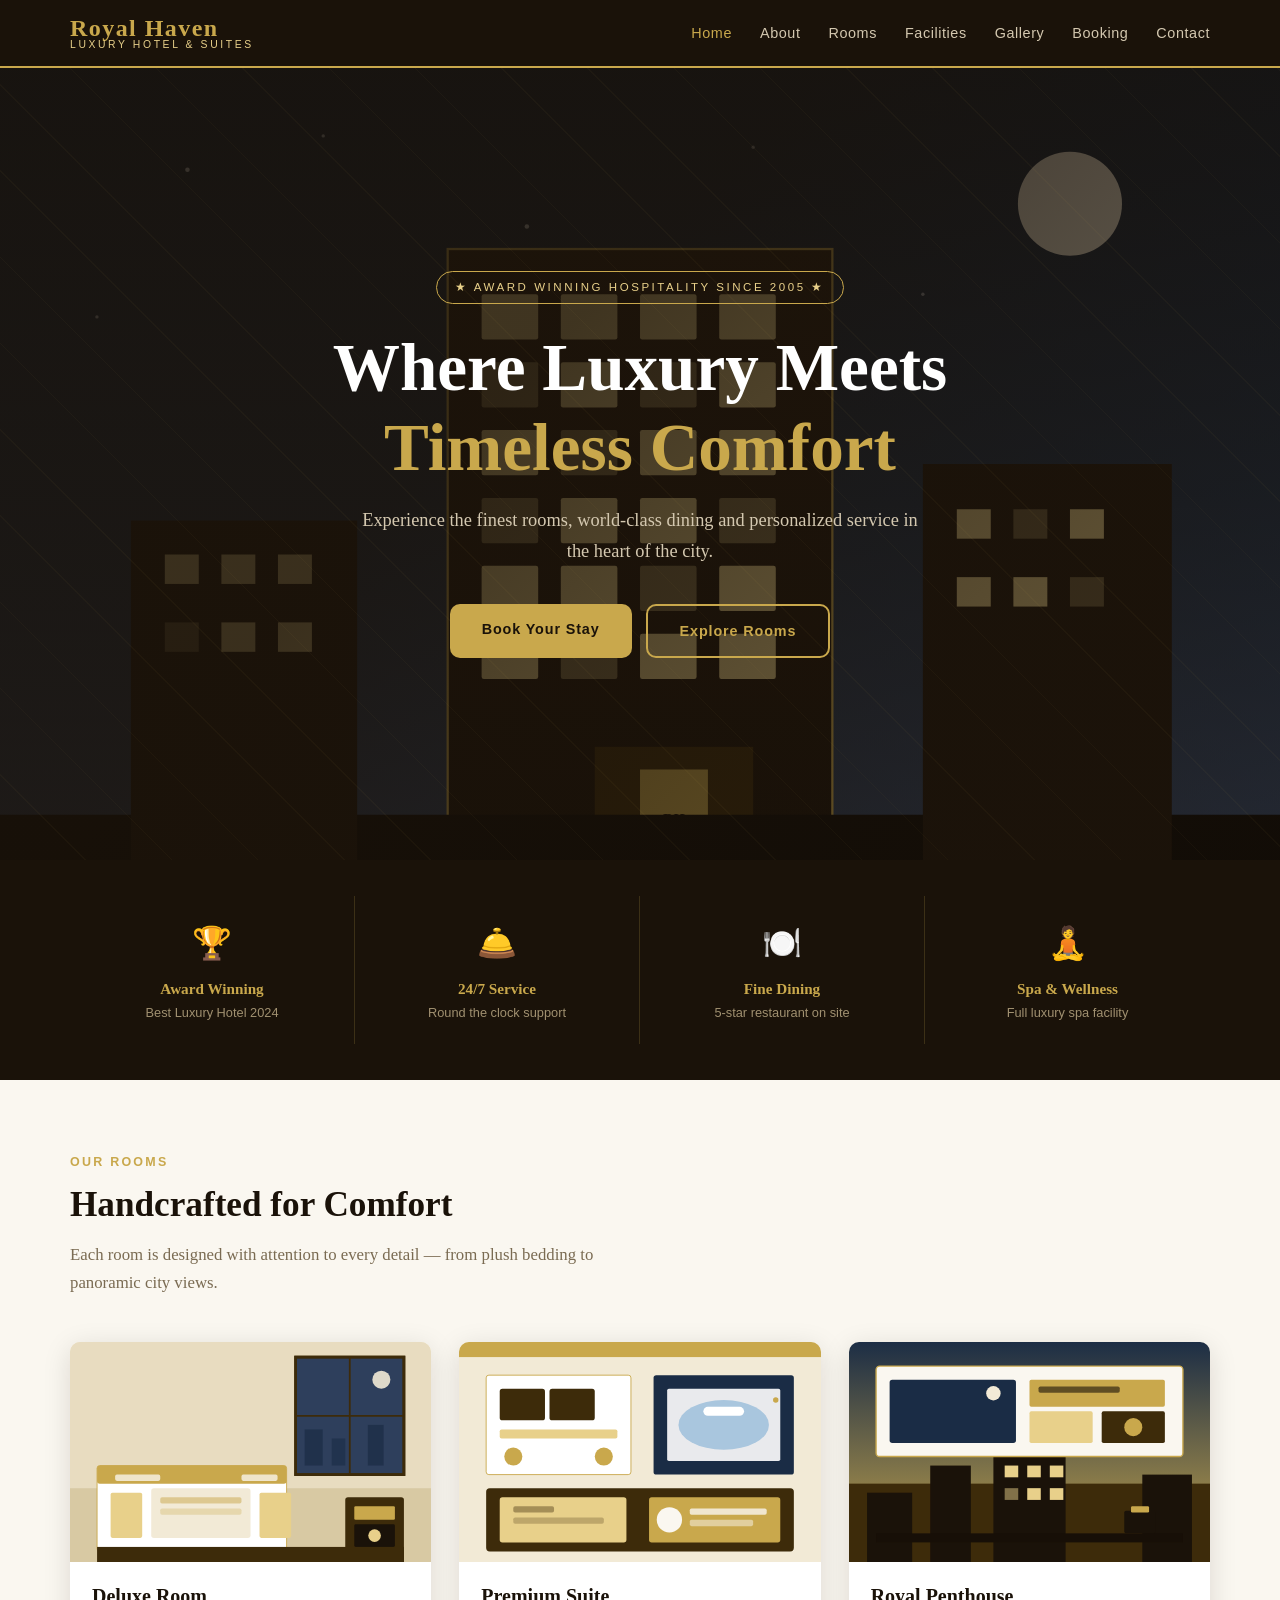
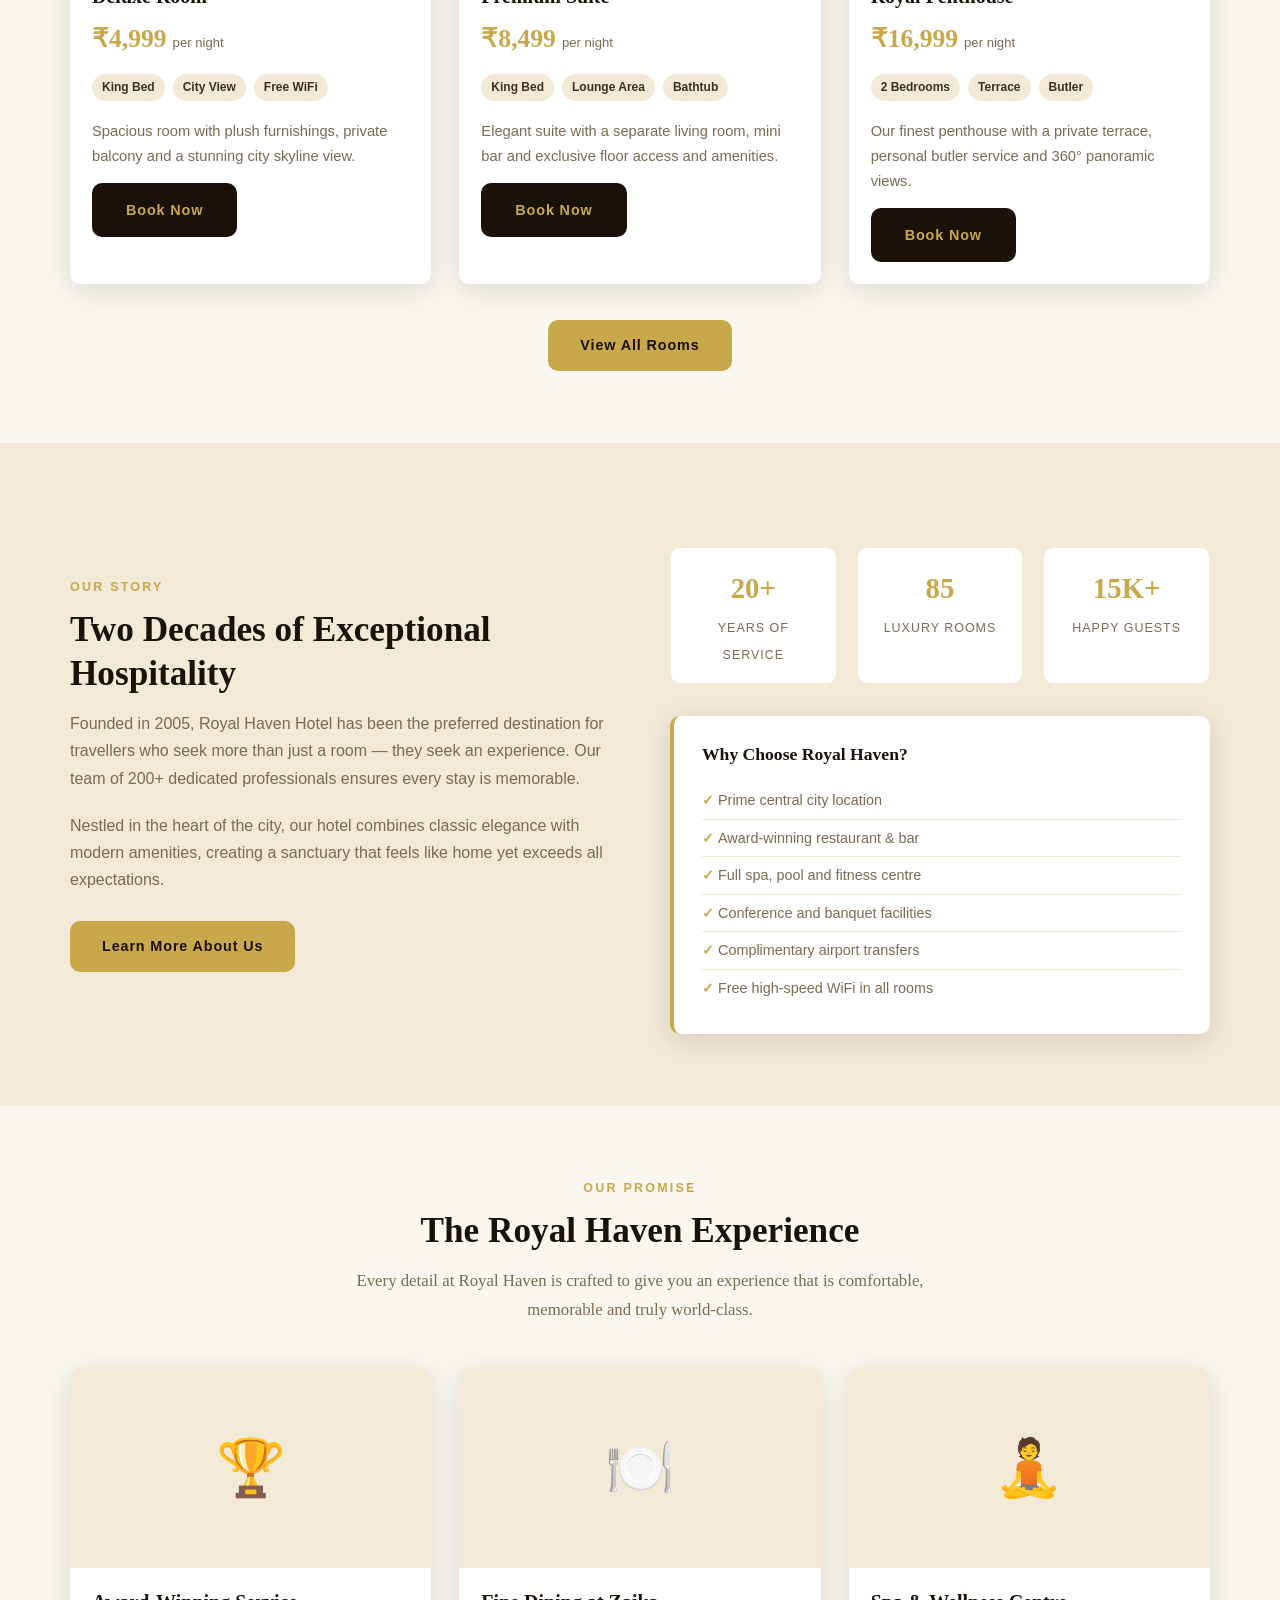
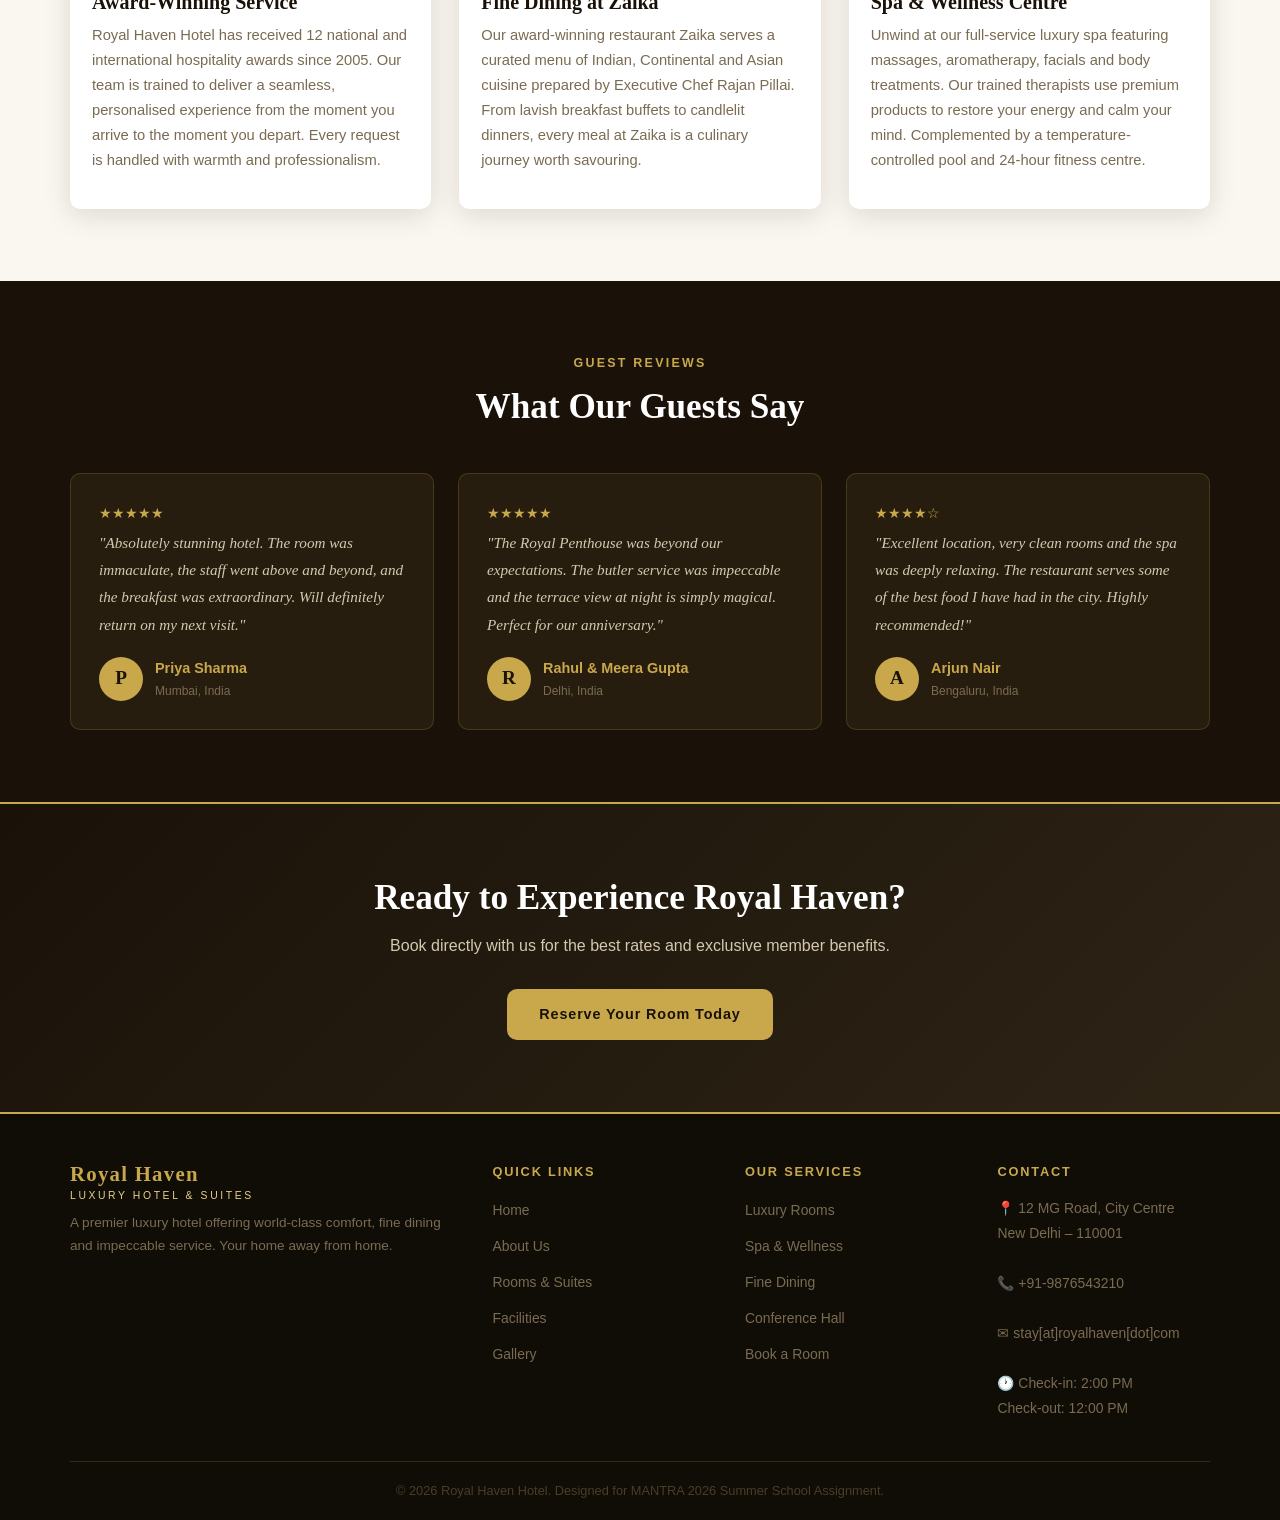
==== index.html @ 6891f192 "Add tawk.to chatbot, SEO fixes: robots.txt, sitemap, canonical tags, favicon" ====
<!DOCTYPE html>
<html lang="en">
<head>
  <meta charset="UTF-8">
  <meta name="viewport" content="width=device-width, initial-scale=1.0">
  <title>Royal Haven Hotel | Luxury Stay in the Heart of the City</title>
  <meta name="description" content="Royal Haven Hotel offers luxury rooms, world-class dining, spa and seamless online booking. Experience unmatched hospitality in the heart of the city.">
  <meta name="keywords" content="luxury hotel, hotel booking, Royal Haven Hotel, hotel rooms, city hotel, premium stay, hotel facilities">
  <link rel="stylesheet" href="style.css">
  <link rel="icon" type="image/svg+xml" href="favicon.svg">
  <link rel="canonical" href="https://royal-haven-hotel.netlify.app/">
</head>
<body>

<!-- HEADER -->
<header class="site-header">
  <div class="container header-inner">
    <a class="logo" href="index.html">
      <span class="logo-name">Royal Haven</span>
      <span class="logo-tag">Luxury Hotel &amp; Suites</span>
    </a>
    <button class="menu-btn" id="menuBtn" aria-label="Open navigation menu">☰</button>
    <nav class="nav-links" id="navLinks" aria-label="Main navigation">
      <a href="index.html">Home</a>
      <a href="about.html">About</a>
      <a href="rooms.html">Rooms</a>
      <a href="facilities.html">Facilities</a>
      <a href="gallery.html">Gallery</a>
      <a href="booking.html">Booking</a>
      <a href="contact.html">Contact</a>
    </nav>
  </div>
</header>

<main>

  <!-- HERO -->
  <section class="hero">
    <div class="container hero-content">
      <span class="hero-badge">★ Award Winning Hospitality Since 2005 ★</span>
      <h1>Where Luxury Meets<br><span>Timeless Comfort</span></h1>
      <p>Experience the finest rooms, world-class dining and personalized service in the heart of the city.</p>
      <div class="hero-btns">
        <a class="btn btn-gold" href="booking.html">Book Your Stay</a>
        <a class="btn btn-outline" href="rooms.html">Explore Rooms</a>
      </div>
    </div>
  </section>

  <!-- FEATURES STRIP -->
  <div class="features-strip">
    <div class="container">
      <div class="features-grid">
        <div class="feature-item">
          <div class="feature-icon">🏆</div>
          <h4>Award Winning</h4>
          <p>Best Luxury Hotel 2024</p>
        </div>
        <div class="feature-item">
          <div class="feature-icon">🛎️</div>
          <h4>24/7 Service</h4>
          <p>Round the clock support</p>
        </div>
        <div class="feature-item">
          <div class="feature-icon">🍽️</div>
          <h4>Fine Dining</h4>
          <p>5-star restaurant on site</p>
        </div>
        <div class="feature-item">
          <div class="feature-icon">🧘</div>
          <h4>Spa &amp; Wellness</h4>
          <p>Full luxury spa facility</p>
        </div>
      </div>
    </div>
  </div>

  <!-- FEATURED ROOMS -->
  <section class="section">
    <div class="container">
      <div class="section-head">
        <span class="section-label">Our Rooms</span>
        <h2 class="section-title">Handcrafted for Comfort</h2>
        <p class="section-sub">Each room is designed with attention to every detail — from plush bedding to panoramic city views.</p>
      </div>
      <div class="cards-grid">
        <article class="card room-card">
          <img class="card-img" src="images/deluxe-room.svg" alt="Deluxe Room with king bed and city view at Royal Haven Hotel">
          <div class="card-body">
            <h3>Deluxe Room</h3>
            <div class="room-price">
              <span class="price-amt">₹4,999</span>
              <span class="price-unit">per night</span>
            </div>
            <div class="room-features">
              <span class="tag">King Bed</span><span class="tag">City View</span><span class="tag">Free WiFi</span>
            </div>
            <p>Spacious room with plush furnishings, private balcony and a stunning city skyline view.</p>
            <a class="btn btn-dark" href="booking.html">Book Now</a>
          </div>
        </article>
        <article class="card room-card">
          <img class="card-img" src="images/premium-suite.svg" alt="Premium Suite with lounge area and bathtub at Royal Haven Hotel">
          <div class="card-body">
            <h3>Premium Suite</h3>
            <div class="room-price">
              <span class="price-amt">₹8,499</span>
              <span class="price-unit">per night</span>
            </div>
            <div class="room-features">
              <span class="tag">King Bed</span><span class="tag">Lounge Area</span><span class="tag">Bathtub</span>
            </div>
            <p>Elegant suite with a separate living room, mini bar and exclusive floor access and amenities.</p>
            <a class="btn btn-dark" href="booking.html">Book Now</a>
          </div>
        </article>
        <article class="card room-card">
          <img class="card-img" src="images/penthouse.svg" alt="Royal Penthouse with private terrace and skyline view at Royal Haven Hotel">
          <div class="card-body">
            <h3>Royal Penthouse</h3>
            <div class="room-price">
              <span class="price-amt">₹16,999</span>
              <span class="price-unit">per night</span>
            </div>
            <div class="room-features">
              <span class="tag">2 Bedrooms</span><span class="tag">Terrace</span><span class="tag">Butler</span>
            </div>
            <p>Our finest penthouse with a private terrace, personal butler service and 360° panoramic views.</p>
            <a class="btn btn-dark" href="booking.html">Book Now</a>
          </div>
        </article>
      </div>
      <div class="mt-36-center">
        <a class="btn btn-gold" href="rooms.html">View All Rooms</a>
      </div>
    </div>
  </section>

  <!-- ABOUT SNIPPET -->
  <section class="section section-warm">
    <div class="container">
      <div class="about-grid">
        <div>
          <span class="section-label">Our Story</span>
          <h2 class="section-title">Two Decades of Exceptional Hospitality</h2>
          <p class="text-muted-ar mb-20">Founded in 2005, Royal Haven Hotel has been the preferred destination for travellers who seek more than just a room — they seek an experience. Our team of 200+ dedicated professionals ensures every stay is memorable.</p>
          <p class="text-muted-ar mb-28">Nestled in the heart of the city, our hotel combines classic elegance with modern amenities, creating a sanctuary that feels like home yet exceeds all expectations.</p>
          <a class="btn btn-gold" href="about.html">Learn More About Us</a>
        </div>
        <div>
          <div class="stat-row">
            <div class="stat-box">
              <span class="stat-num">20+</span>
              <span class="stat-label">Years of Service</span>
            </div>
            <div class="stat-box">
              <span class="stat-num">85</span>
              <span class="stat-label">Luxury Rooms</span>
            </div>
            <div class="stat-box">
              <span class="stat-num">15K+</span>
              <span class="stat-label">Happy Guests</span>
            </div>
          </div>
          <div class="info-box mt-0">
            <h3>Why Choose Royal Haven?</h3>
            <ul>
              <li>Prime central city location</li>
              <li>Award-winning restaurant &amp; bar</li>
              <li>Full spa, pool and fitness centre</li>
              <li>Conference and banquet facilities</li>
              <li>Complimentary airport transfers</li>
              <li>Free high-speed WiFi in all rooms</li>
            </ul>
          </div>
        </div>
      </div>
    </div>
  </section>

  <!-- EXTRA CONTENT FOR SEO -->
  <section class="section">
    <div class="container">
      <div class="section-head center">
        <span class="section-label">Our Promise</span>
        <h2 class="section-title">The Royal Haven Experience</h2>
        <p class="section-sub">Every detail at Royal Haven is crafted to give you an experience that is comfortable, memorable and truly world-class.</p>
      </div>
      <div class="cards-grid">
        <div class="card">
          <div class="card-img">🏆</div>
          <div class="card-body">
            <h3>Award-Winning Service</h3>
            <p>Royal Haven Hotel has received 12 national and international hospitality awards since 2005. Our team is trained to deliver a seamless, personalised experience from the moment you arrive to the moment you depart. Every request is handled with warmth and professionalism.</p>
          </div>
        </div>
        <div class="card">
          <div class="card-img">🍽️</div>
          <div class="card-body">
            <h3>Fine Dining at Zaika</h3>
            <p>Our award-winning restaurant Zaika serves a curated menu of Indian, Continental and Asian cuisine prepared by Executive Chef Rajan Pillai. From lavish breakfast buffets to candlelit dinners, every meal at Zaika is a culinary journey worth savouring.</p>
          </div>
        </div>
        <div class="card">
          <div class="card-img">🧘</div>
          <div class="card-body">
            <h3>Spa &amp; Wellness Centre</h3>
            <p>Unwind at our full-service luxury spa featuring massages, aromatherapy, facials and body treatments. Our trained therapists use premium products to restore your energy and calm your mind. Complemented by a temperature-controlled pool and 24-hour fitness centre.</p>
          </div>
        </div>
      </div>
    </div>
  </section>

  <!-- TESTIMONIALS -->
  <section class="section testimonials-bg">
    <div class="container">
      <div class="section-head center">
        <span class="section-label">Guest Reviews</span>
        <h2 class="section-title">What Our Guests Say</h2>
      </div>
      <div class="testimonials-grid">
        <div class="testimonial">
          <div class="stars">★★★★★</div>
          <p class="testimonial-text">"Absolutely stunning hotel. The room was immaculate, the staff went above and beyond, and the breakfast was extraordinary. Will definitely return on my next visit."</p>
          <div class="testimonial-author">
            <div class="author-avatar">P</div>
            <div>
              <div class="author-name">Priya Sharma</div>
              <div class="author-loc">Mumbai, India</div>
            </div>
          </div>
        </div>
        <div class="testimonial">
          <div class="stars">★★★★★</div>
          <p class="testimonial-text">"The Royal Penthouse was beyond our expectations. The butler service was impeccable and the terrace view at night is simply magical. Perfect for our anniversary."</p>
          <div class="testimonial-author">
            <div class="author-avatar">R</div>
            <div>
              <div class="author-name">Rahul &amp; Meera Gupta</div>
              <div class="author-loc">Delhi, India</div>
            </div>
          </div>
        </div>
        <div class="testimonial">
          <div class="stars">★★★★☆</div>
          <p class="testimonial-text">"Excellent location, very clean rooms and the spa was deeply relaxing. The restaurant serves some of the best food I have had in the city. Highly recommended!"</p>
          <div class="testimonial-author">
            <div class="author-avatar">A</div>
            <div>
              <div class="author-name">Arjun Nair</div>
              <div class="author-loc">Bengaluru, India</div>
            </div>
          </div>
        </div>
      </div>
    </div>
  </section>

  <!-- CTA -->
  <section class="cta-section">
    <div class="container">
      <h2>Ready to Experience Royal Haven?</h2>
      <p>Book directly with us for the best rates and exclusive member benefits.</p>
      <a class="btn btn-gold" href="booking.html">Reserve Your Room Today</a>
    </div>
  </section>

</main>

<!-- FOOTER -->
<footer class="site-footer">
  <div class="container footer-grid">
    <div class="footer-brand">
      <div class="logo">
        <span class="logo-name">Royal Haven</span>
        <span class="logo-tag">Luxury Hotel &amp; Suites</span>
      </div>
      <p>A premier luxury hotel offering world-class comfort, fine dining and impeccable service. Your home away from home.</p>
    </div>
    <div class="footer-col">
      <h4>Quick Links</h4>
      <ul>
        <li><a href="index.html">Home</a></li>
        <li><a href="about.html">About Us</a></li>
        <li><a href="rooms.html">Rooms &amp; Suites</a></li>
        <li><a href="facilities.html">Facilities</a></li>
        <li><a href="gallery.html">Gallery</a></li>
      </ul>
    </div>
    <div class="footer-col">
      <h4>Our Services</h4>
      <ul>
        <li><a href="rooms.html">Luxury Rooms</a></li>
        <li><a href="facilities.html">Spa &amp; Wellness</a></li>
        <li><a href="facilities.html">Fine Dining</a></li>
        <li><a href="facilities.html">Conference Hall</a></li>
        <li><a href="booking.html">Book a Room</a></li>
      </ul>
    </div>
    <div class="footer-col">
      <h4>Contact</h4>
      <p>📍 12 MG Road, City Centre<br>New Delhi – 110001<br><br>📞 +91-9876543210<br><br>✉ stay[at]royalhaven[dot]com<br><br>🕐 Check-in: 2:00 PM<br>Check-out: 12:00 PM</p>
    </div>
  </div>
  <p class="copyright">© 2026 Royal Haven Hotel. Designed for MANTRA 2026 Summer School Assignment.</p>
</footer>

<script src="script.js"></script>
<!--Start of Tawk.to Script-->
<script type="text/javascript">
var Tawk_API=Tawk_API||{}, Tawk_LoadStart=new Date();
(function(){
var s1=document.createElement("script"),s0=document.getElementsByTagName("script")[0];
s1.async=true;
s1.src='https://embed.tawk.to/6a4649a1b539ed1d4853cb6d/1jsh8v8i3';
s1.charset='UTF-8';
s1.setAttribute('crossorigin','*');
s0.parentNode.insertBefore(s1,s0);
})();
</script>
<!--End of Tawk.to Script-->
</body>
</html>
---- style.css ----
/* =============================================
   ROYAL HAVEN HOTEL — Main Stylesheet
   MANTRA 2026 Summer School Assignment
   ============================================= */

/* ---- Reset & Base ---- */
*, *::before, *::after { box-sizing: border-box; margin: 0; padding: 0; }

:root {
  --gold:    #C9A84C;
  --gold-lt: #E8D08A;
  --dark:    #1A1209;
  --charcoal:#2E2416;
  --cream:   #FAF7F0;
  --warm:    #F2EAD6;
  --text:    #3D3020;
  --muted:   #7A6B52;
  --white:   #FFFFFF;
  --shadow:  0 6px 28px rgba(26,18,9,0.13);
  --radius:  10px;
  --transition: 0.3s ease;
}

html { scroll-behavior: smooth; }

body {
  font-family: 'Georgia', serif;
  background: var(--cream);
  color: var(--text);
  line-height: 1.7;
}

img { display: block; max-width: 100%; }
a { text-decoration: none; color: inherit; }
ul { list-style: none; }

.container {
  width: 92%;
  max-width: 1140px;
  margin: 0 auto;
}

/* ---- Typography ---- */
h1, h2, h3, h4 {
  font-family: 'Georgia', serif;
  font-weight: 700;
  line-height: 1.25;
  color: var(--dark);
}

/* ---- Section spacing ---- */
.section { padding: 72px 0; }

.section-label {
  display: block;
  text-transform: uppercase;
  letter-spacing: 0.18em;
  font-size: 0.78rem;
  color: var(--gold);
  font-family: Arial, sans-serif;
  font-weight: 700;
  margin-bottom: 10px;
}

.section-title {
  font-size: 2.2rem;
  margin-bottom: 14px;
}

.section-sub {
  color: var(--muted);
  font-size: 1.05rem;
  max-width: 580px;
  margin-bottom: 44px;
}

.section-head { margin-bottom: 44px; }
.section-head.center { text-align: center; }
.section-head.center .section-sub { margin: 0 auto 44px; }

/* ---- Header / Nav ---- */
.site-header {
  background: var(--dark);
  position: sticky;
  top: 0;
  z-index: 100;
  border-bottom: 2px solid var(--gold);
}

.header-inner {
  display: flex;
  justify-content: space-between;
  align-items: center;
  padding: 16px 0;
}

.logo {
  display: flex;
  flex-direction: column;
  line-height: 1;
}

.logo-name {
  font-size: 1.5rem;
  font-weight: 700;
  color: var(--gold);
  letter-spacing: 0.06em;
  font-family: 'Georgia', serif;
}

.logo-tag {
  font-size: 0.65rem;
  letter-spacing: 0.25em;
  color: var(--gold-lt);
  text-transform: uppercase;
  font-family: Arial, sans-serif;
}

.nav-links {
  display: flex;
  gap: 28px;
  align-items: center;
}

.nav-links a {
  color: #D4C8B0;
  font-family: Arial, sans-serif;
  font-size: 0.9rem;
  letter-spacing: 0.04em;
  transition: color var(--transition);
}

.nav-links a:hover,
.nav-links a.active { color: var(--gold); }

.menu-btn {
  display: none;
  background: none;
  border: 1px solid var(--gold);
  color: var(--gold);
  padding: 6px 12px;
  font-size: 1.3rem;
  border-radius: 4px;
  cursor: pointer;
}

/* ---- Buttons ---- */
.btn {
  display: inline-block;
  padding: 13px 32px;
  border-radius: var(--radius);
  font-family: Arial, sans-serif;
  font-size: 0.9rem;
  font-weight: 700;
  letter-spacing: 0.06em;
  cursor: pointer;
  transition: all var(--transition);
  border: none;
}

.btn-gold {
  background: var(--gold);
  color: var(--dark);
}
.btn-gold:hover { background: var(--gold-lt); }

.btn-outline {
  background: transparent;
  border: 2px solid var(--gold);
  color: var(--gold);
}
.btn-outline:hover { background: var(--gold); color: var(--dark); }

.btn-dark {
  background: var(--dark);
  color: var(--gold);
  border: 2px solid var(--dark);
}
.btn-dark:hover { background: var(--charcoal); }

/* ---- Hero ---- */
.hero {
  min-height: 88vh;
  background: linear-gradient(135deg, rgba(26,18,9,0.82) 40%, rgba(26,18,9,0.5)),
              url("images/hero.svg") center/cover no-repeat;
  display: flex;
  align-items: center;
  text-align: center;
  position: relative;
  overflow: hidden;
}

.hero::before {
  content: '';
  position: absolute;
  inset: 0;
  background: repeating-linear-gradient(
    45deg,
    transparent,
    transparent 60px,
    rgba(201,168,76,0.04) 60px,
    rgba(201,168,76,0.04) 61px
  );
}

.hero-content { position: relative; z-index: 1; }

.hero-badge {
  display: inline-block;
  border: 1px solid var(--gold);
  color: var(--gold-lt);
  font-family: Arial, sans-serif;
  font-size: 0.72rem;
  letter-spacing: 0.22em;
  text-transform: uppercase;
  padding: 6px 18px;
  border-radius: 20px;
  margin-bottom: 24px;
}

.hero h1 {
  font-size: clamp(2.4rem, 6vw, 4.2rem);
  color: var(--white);
  margin-bottom: 18px;
  line-height: 1.18;
}

.hero h1 span { color: var(--gold); }

.hero p {
  font-size: 1.15rem;
  color: #D4C8B0;
  max-width: 560px;
  margin: 0 auto 36px;
}

.hero-btns { display: flex; gap: 14px; justify-content: center; flex-wrap: wrap; }

/* ---- Page Banner ---- */
.page-banner {
  background: linear-gradient(135deg, var(--dark) 60%, var(--charcoal));
  border-bottom: 2px solid var(--gold);
  padding: 70px 0;
  text-align: center;
}

.page-banner h1 {
  font-size: 2.8rem;
  color: var(--white);
  margin-bottom: 10px;
}

.page-banner p {
  color: var(--gold-lt);
  font-family: Arial, sans-serif;
  letter-spacing: 0.08em;
  font-size: 1rem;
}

/* ---- Features strip ---- */
.features-strip {
  background: var(--dark);
  padding: 36px 0;
}

.features-grid {
  display: grid;
  grid-template-columns: repeat(4, 1fr);
  gap: 0;
}

.feature-item {
  text-align: center;
  padding: 20px 16px;
  border-right: 1px solid rgba(201,168,76,0.2);
}

.feature-item:last-child { border-right: none; }

.feature-icon { font-size: 2rem; margin-bottom: 8px; }

.feature-item h4 {
  color: var(--gold);
  font-size: 0.95rem;
  margin-bottom: 4px;
}

.feature-item p {
  color: #A09070;
  font-size: 0.8rem;
  font-family: Arial, sans-serif;
}

/* ---- Cards ---- */
.cards-grid {
  display: grid;
  grid-template-columns: repeat(3, 1fr);
  gap: 28px;
}

.card {
  background: var(--white);
  border-radius: var(--radius);
  box-shadow: var(--shadow);
  overflow: hidden;
  transition: transform var(--transition), box-shadow var(--transition);
}

.card:hover {
  transform: translateY(-6px);
  box-shadow: 0 14px 40px rgba(26,18,9,0.18);
}

.card-img {
  width: 100%;
  height: 200px;
  object-fit: cover;
  background: var(--warm);
  display: flex;
  align-items: center;
  justify-content: center;
  font-size: 3.5rem;
}

.card-img.has-img { padding: 0; font-size: 0; }

.card-body { padding: 22px; }

.card-body h3 {
  font-size: 1.25rem;
  margin-bottom: 8px;
}

.card-body p {
  color: var(--muted);
  font-size: 0.92rem;
  margin-bottom: 14px;
  font-family: Arial, sans-serif;
}

/* ---- Room Cards ---- */
.room-card .card-img { height: 220px; }

.room-price {
  display: flex;
  align-items: baseline;
  gap: 6px;
  margin-bottom: 14px;
}

.price-amt {
  font-size: 1.6rem;
  font-weight: 700;
  color: var(--gold);
  font-family: 'Georgia', serif;
}

.price-unit {
  font-size: 0.82rem;
  color: var(--muted);
  font-family: Arial, sans-serif;
}

.room-features {
  display: flex;
  flex-wrap: wrap;
  gap: 8px;
  margin-bottom: 18px;
}

.tag {
  background: var(--warm);
  color: var(--text);
  font-family: Arial, sans-serif;
  font-size: 0.75rem;
  padding: 3px 10px;
  border-radius: 20px;
  font-weight: 600;
}

/* ---- About section ---- */
.about-grid {
  display: grid;
  grid-template-columns: 1fr 1fr;
  gap: 60px;
  align-items: center;
}

.about-visual {
  background: linear-gradient(135deg, var(--dark), var(--charcoal));
  border-radius: 14px;
  min-height: 380px;
  display: flex;
  align-items: center;
  justify-content: center;
  font-size: 5rem;
  border: 2px solid var(--gold);
  position: relative;
}

.about-badge {
  position: absolute;
  bottom: 24px;
  right: 24px;
  background: var(--gold);
  color: var(--dark);
  font-family: Arial, sans-serif;
  font-size: 0.8rem;
  font-weight: 700;
  padding: 8px 16px;
  border-radius: 6px;
  text-align: center;
}

.stat-row {
  display: grid;
  grid-template-columns: repeat(3, 1fr);
  gap: 20px;
  margin: 32px 0;
}

.stat-box {
  text-align: center;
  padding: 16px;
  border: 1px solid var(--warm);
  border-radius: var(--radius);
  background: var(--white);
}

.stat-num {
  display: block;
  font-size: 1.8rem;
  font-weight: 700;
  color: var(--gold);
  font-family: 'Georgia', serif;
}

.stat-label {
  font-size: 0.78rem;
  color: var(--muted);
  font-family: Arial, sans-serif;
  text-transform: uppercase;
  letter-spacing: 0.08em;
}

/* ---- Gallery ---- */
.filter-bar {
  display: flex;
  gap: 10px;
  flex-wrap: wrap;
  margin-bottom: 32px;
  justify-content: center;
}

.filter-btn {
  padding: 8px 22px;
  border: 2px solid var(--gold);
  background: transparent;
  color: var(--gold);
  font-family: Arial, sans-serif;
  font-size: 0.85rem;
  font-weight: 700;
  border-radius: 30px;
  cursor: pointer;
  transition: all var(--transition);
}

.filter-btn.active,
.filter-btn:hover {
  background: var(--gold);
  color: var(--dark);
}

.gallery-grid {
  display: grid;
  grid-template-columns: repeat(4, 1fr);
  gap: 16px;
}

.gallery-item {
  border-radius: var(--radius);
  overflow: hidden;
  cursor: pointer;
  position: relative;
}

.gallery-item .gal-img {
  width: 100%;
  height: 180px;
  background: var(--warm);
  display: flex;
  align-items: center;
  justify-content: center;
  font-size: 2.8rem;
  transition: transform var(--transition);
}

.gallery-item:hover .gal-img { transform: scale(1.06); }

.gal-caption {
  background: var(--dark);
  color: var(--gold-lt);
  font-family: Arial, sans-serif;
  font-size: 0.78rem;
  text-align: center;
  padding: 8px;
  letter-spacing: 0.04em;
}

/* ---- Testimonials ---- */
.testimonials-bg { background: var(--dark); }

.testimonials-grid {
  display: grid;
  grid-template-columns: repeat(3, 1fr);
  gap: 24px;
}

.testimonial {
  background: rgba(201,168,76,0.08);
  border: 1px solid rgba(201,168,76,0.2);
  border-radius: var(--radius);
  padding: 28px;
}

.testimonial-text {
  color: #D4C8B0;
  font-size: 0.95rem;
  line-height: 1.8;
  margin-bottom: 18px;
  font-style: italic;
}

.testimonial-author {
  display: flex;
  align-items: center;
  gap: 12px;
}

.author-avatar {
  width: 44px;
  height: 44px;
  background: var(--gold);
  border-radius: 50%;
  display: flex;
  align-items: center;
  justify-content: center;
  font-size: 1.2rem;
  font-weight: 700;
  color: var(--dark);
  font-family: 'Georgia', serif;
  flex-shrink: 0;
}

.author-name {
  font-size: 0.9rem;
  font-weight: 700;
  color: var(--gold);
  font-family: Arial, sans-serif;
}

.author-loc {
  font-size: 0.75rem;
  color: var(--muted);
  font-family: Arial, sans-serif;
}

.stars { color: var(--gold); font-size: 0.85rem; margin-bottom: 4px; }

/* ---- Testimonial section title color ---- */
.testimonials-bg .section-title { color: var(--white); }

/* ---- Booking / Contact Form ---- */
.form-grid {
  display: grid;
  grid-template-columns: 1.1fr 0.9fr;
  gap: 50px;
  align-items: start;
}

.form-box {
  background: var(--white);
  padding: 38px;
  border-radius: 14px;
  box-shadow: var(--shadow);
}

.form-box h2 {
  font-size: 1.6rem;
  margin-bottom: 22px;
  color: var(--dark);
}

.form-row {
  display: grid;
  grid-template-columns: 1fr 1fr;
  gap: 16px;
}

.form-group {
  margin-bottom: 18px;
}

.form-group label {
  display: block;
  font-family: Arial, sans-serif;
  font-size: 0.82rem;
  font-weight: 700;
  text-transform: uppercase;
  letter-spacing: 0.08em;
  color: var(--muted);
  margin-bottom: 6px;
}

.form-group input,
.form-group select,
.form-group textarea {
  width: 100%;
  padding: 12px 14px;
  border: 1.5px solid #DDD;
  border-radius: var(--radius);
  font-size: 0.95rem;
  font-family: Arial, sans-serif;
  background: var(--cream);
  color: var(--text);
  transition: border-color var(--transition);
}

.form-group input:focus,
.form-group select:focus,
.form-group textarea:focus {
  outline: none;
  border-color: var(--gold);
  background: var(--white);
}

.form-group textarea { resize: vertical; min-height: 110px; }

.form-result {
  margin-top: 12px;
  padding: 12px 16px;
  border-radius: 8px;
  font-family: Arial, sans-serif;
  font-size: 0.9rem;
  font-weight: 600;
  display: none;
}

.form-result.success { background: #D4EDDA; color: #155724; display: block; }
.form-result.error   { background: #F8D7DA; color: #721C24; display: block; }

.contact-info { padding: 10px 0; }

.contact-info h3 {
  font-size: 1.5rem;
  margin-bottom: 10px;
  color: var(--dark);
}

.contact-info p {
  color: var(--muted);
  font-family: Arial, sans-serif;
  font-size: 0.95rem;
  margin-bottom: 28px;
  line-height: 1.6;
}

.info-item {
  display: flex;
  gap: 14px;
  align-items: flex-start;
  margin-bottom: 22px;
}

.info-icon {
  width: 44px;
  height: 44px;
  background: var(--dark);
  border-radius: 8px;
  display: flex;
  align-items: center;
  justify-content: center;
  font-size: 1.2rem;
  flex-shrink: 0;
}

.info-text h4 {
  font-size: 0.88rem;
  text-transform: uppercase;
  letter-spacing: 0.08em;
  color: var(--gold);
  font-family: Arial, sans-serif;
  margin-bottom: 2px;
}

.info-text p {
  margin: 0;
  color: var(--text);
  font-size: 0.92rem;
}

/* ---- Facilities ---- */
.facilities-grid {
  display: grid;
  grid-template-columns: repeat(4, 1fr);
  gap: 22px;
}

.facility-card {
  background: var(--white);
  border-radius: var(--radius);
  padding: 28px 20px;
  text-align: center;
  box-shadow: var(--shadow);
  transition: transform var(--transition);
  border-bottom: 3px solid transparent;
}

.facility-card:hover {
  transform: translateY(-5px);
  border-bottom-color: var(--gold);
}

.facility-icon { font-size: 2.4rem; margin-bottom: 12px; }

.facility-card h3 {
  font-size: 1rem;
  margin-bottom: 8px;
  color: var(--dark);
}

.facility-card p {
  font-size: 0.82rem;
  color: var(--muted);
  font-family: Arial, sans-serif;
}

/* ---- Highlight CTA ---- */
.cta-section {
  background: linear-gradient(135deg, var(--dark), var(--charcoal));
  text-align: center;
  padding: 72px 0;
  border-top: 2px solid var(--gold);
  border-bottom: 2px solid var(--gold);
}

.cta-section h2 { color: var(--white); font-size: 2.2rem; margin-bottom: 12px; }
.cta-section p  { color: #D4C8B0; font-family: Arial, sans-serif; margin-bottom: 30px; }

/* ---- Footer ---- */
.site-footer {
  background: #100D06;
  color: #A09070;
  padding-top: 50px;
  font-family: Arial, sans-serif;
}

.footer-grid {
  display: grid;
  grid-template-columns: 1.8fr 1fr 1fr 1fr;
  gap: 40px;
  padding-bottom: 40px;
  border-bottom: 1px solid rgba(201,168,76,0.2);
}

.footer-brand .logo-name { font-size: 1.3rem; margin-bottom: 6px; }
.footer-brand p { font-size: 0.85rem; line-height: 1.7; margin-top: 10px; color: #7A6B52; }

.footer-col h4 {
  font-size: 0.8rem;
  text-transform: uppercase;
  letter-spacing: 0.14em;
  color: var(--gold);
  margin-bottom: 16px;
  font-family: Arial, sans-serif;
}

.footer-col ul li {
  margin-bottom: 9px;
}

.footer-col ul li a {
  color: #7A6B52;
  font-size: 0.87rem;
  transition: color var(--transition);
}

.footer-col ul li a:hover { color: var(--gold-lt); }

.footer-col p { font-size: 0.87rem; color: #7A6B52; line-height: 1.8; }

.copyright {
  text-align: center;
  padding: 18px;
  font-size: 0.8rem;
  color: #4A3D28;
}

/* ---- Two column layout ---- */
.two-col {
  display: grid;
  grid-template-columns: 1fr 1fr;
  gap: 48px;
  align-items: start;
}

/* ---- Info box ---- */
.info-box {
  background: var(--white);
  border-radius: var(--radius);
  padding: 28px;
  box-shadow: var(--shadow);
  border-left: 4px solid var(--gold);
}

.info-box h3 {
  color: var(--dark);
  font-size: 1.1rem;
  margin-bottom: 16px;
}

.info-box ul li {
  padding: 6px 0;
  border-bottom: 1px solid var(--warm);
  font-family: Arial, sans-serif;
  font-size: 0.9rem;
  color: var(--muted);
}

.info-box ul li:last-child { border-bottom: none; }
.info-box ul li::before { content: "✓ "; color: var(--gold); font-weight: 700; }

/* ---- Utility classes (replacing inline styles) ---- */
.section-warm   { background: var(--warm); }
.section-dark   { background: var(--dark); padding: 50px 0; }
.section-dark-bg { background: var(--dark); }
.text-muted-ar  { color: var(--muted); font-family: Arial, sans-serif; }
.mb-16 { margin-bottom: 16px; }
.mb-20 { margin-bottom: 20px; }
.mb-24 { margin-bottom: 24px; }
.mb-22 { margin-bottom: 22px; }
.form-intro { color: var(--muted); font-family: Arial, sans-serif; font-size: 0.9rem; margin-bottom: 24px; }
.map-name { color: var(--gold); }
.map-note { color: var(--muted); font-size: 0.8rem; }
.mb-28 { margin-bottom: 28px; }
.mt-0  { margin-top: 0; }
.mt-20 { margin-top: 20px; }
.mt-62 { margin-top: 62px; }
.mt-36-center { text-align: center; margin-top: 36px; }
.gap-60 { gap: 60px; }
.features-grid-4 { grid-template-columns: repeat(4, 1fr); }
.btn-full { width: 100%; padding: 15px; font-size: 1rem; }
.btn-full-margin { width: 100%; padding: 15px; font-size: 1rem; margin-top: 8px; }
.gold-text { color: var(--gold); }
.white-text { color: var(--white); }
.card-img-emoji { font-size: 2rem; background: var(--dark); color: var(--gold); }
.dining-card { background: rgba(201,168,76,0.08); border: 1px solid rgba(201,168,76,0.2); }
.dining-card-img { background: rgba(26,18,9,0.5); color: var(--gold); font-size: 3rem; }
.dining-card h3 { color: var(--gold); }
.dining-card p  { color: #A09070; }
.dark-bg-sub { color: #A09070; }
.faq-intro { color: var(--muted); font-family: Arial, sans-serif; }
.faq-intro a { color: var(--gold); }
.team-role { color: var(--gold); }

/* ---- Responsive ---- */
@media (max-width: 960px) {
  .cards-grid        { grid-template-columns: repeat(2, 1fr); }
  .features-grid     { grid-template-columns: repeat(2, 1fr); }
  .facilities-grid   { grid-template-columns: repeat(2, 1fr); }
  .gallery-grid      { grid-template-columns: repeat(2, 1fr); }
  .footer-grid       { grid-template-columns: 1fr 1fr; }
  .testimonials-grid { grid-template-columns: 1fr; }
  .about-grid        { grid-template-columns: 1fr; }
  .two-col           { grid-template-columns: 1fr; }
  .form-grid         { grid-template-columns: 1fr; }
}

@media (max-width: 640px) {
  .menu-btn { display: block; }
  .nav-links {
    display: none;
    flex-direction: column;
    position: absolute;
    top: 100%;
    left: 0;
    right: 0;
    background: var(--dark);
    padding: 16px 24px;
    gap: 14px;
    border-top: 1px solid var(--gold);
  }
  .nav-links.open { display: flex; }
  .site-header { position: relative; }
  .header-inner { flex-wrap: wrap; }
  .cards-grid        { grid-template-columns: 1fr; }
  .features-grid     { grid-template-columns: repeat(2, 1fr); }
  .facilities-grid   { grid-template-columns: repeat(2, 1fr); }
  .gallery-grid      { grid-template-columns: repeat(2, 1fr); }
  .footer-grid       { grid-template-columns: 1fr; }
  .form-row          { grid-template-columns: 1fr; }
  .hero h1           { font-size: 2rem; }
  .section-title     { font-size: 1.7rem; }
  .page-banner h1    { font-size: 2rem; }
  .stat-row          { grid-template-columns: 1fr 1fr; }
  .hero-btns         { flex-direction: column; align-items: center; }
}
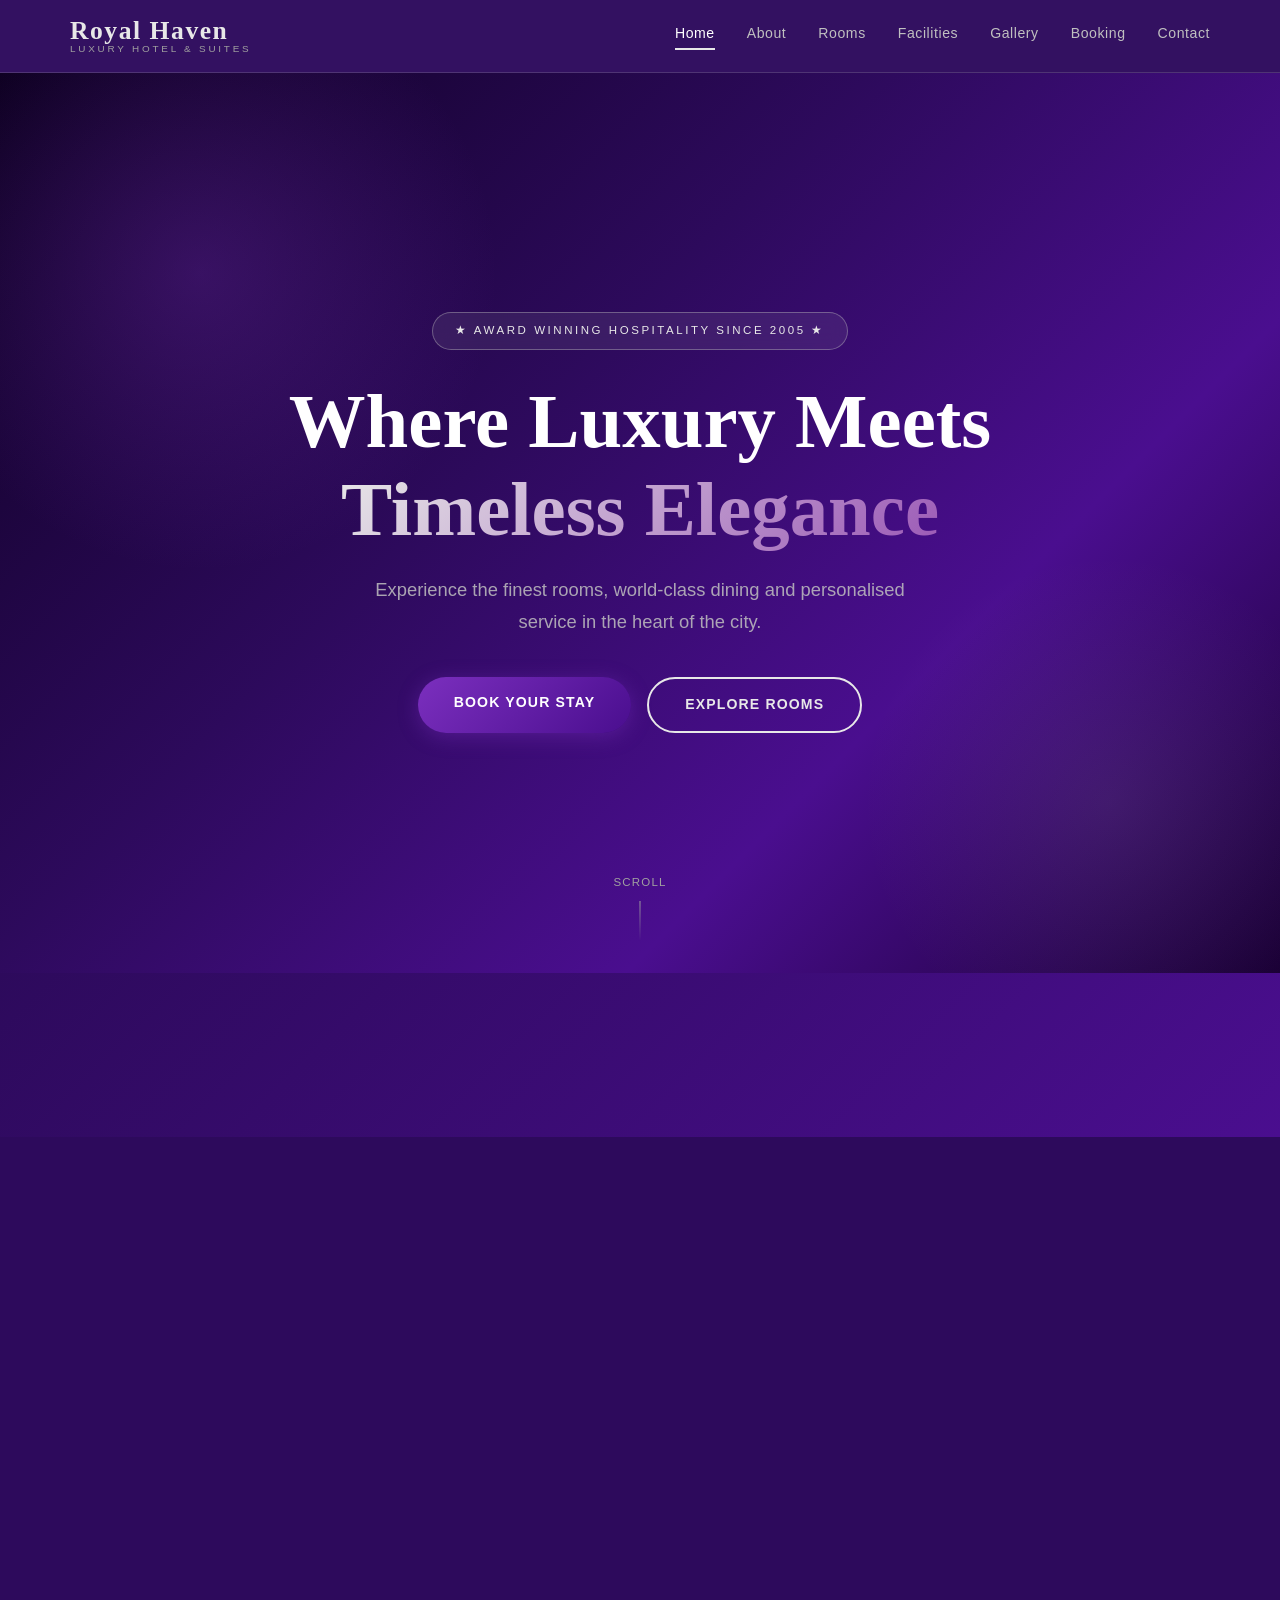
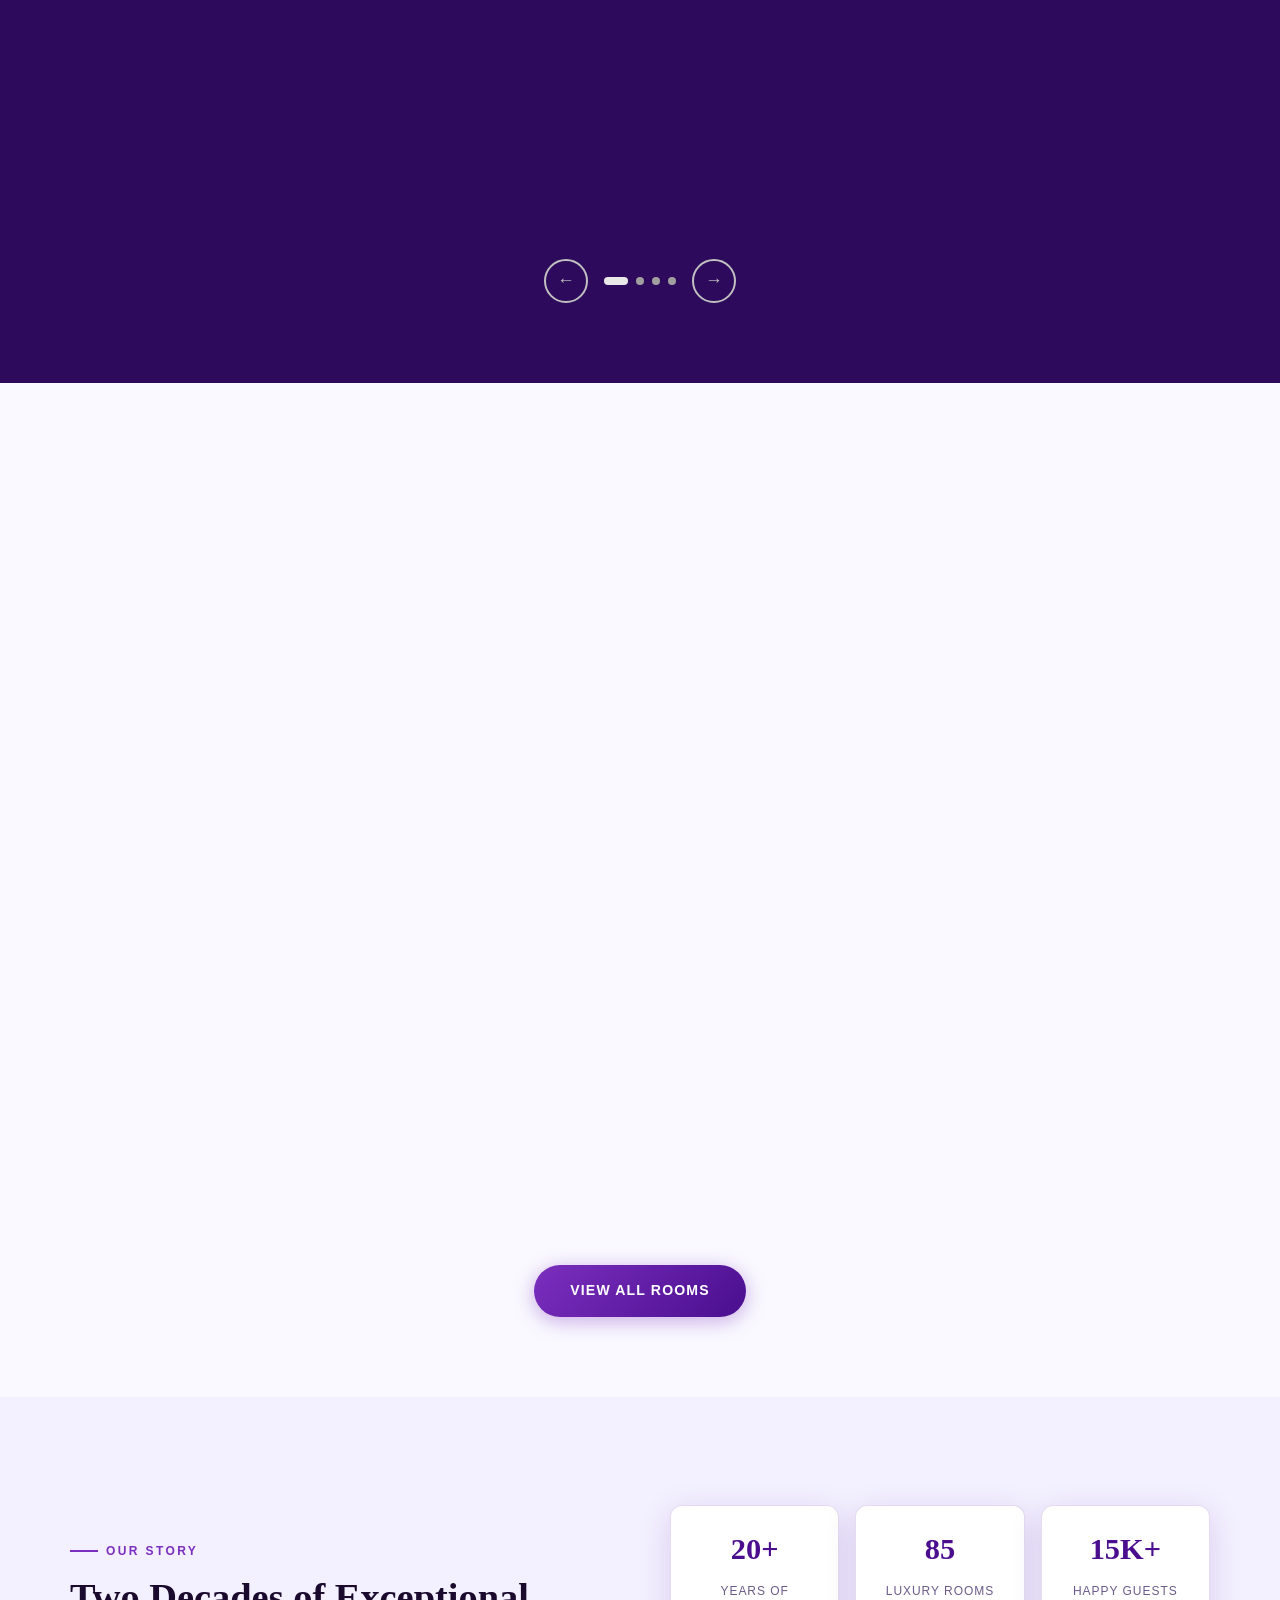
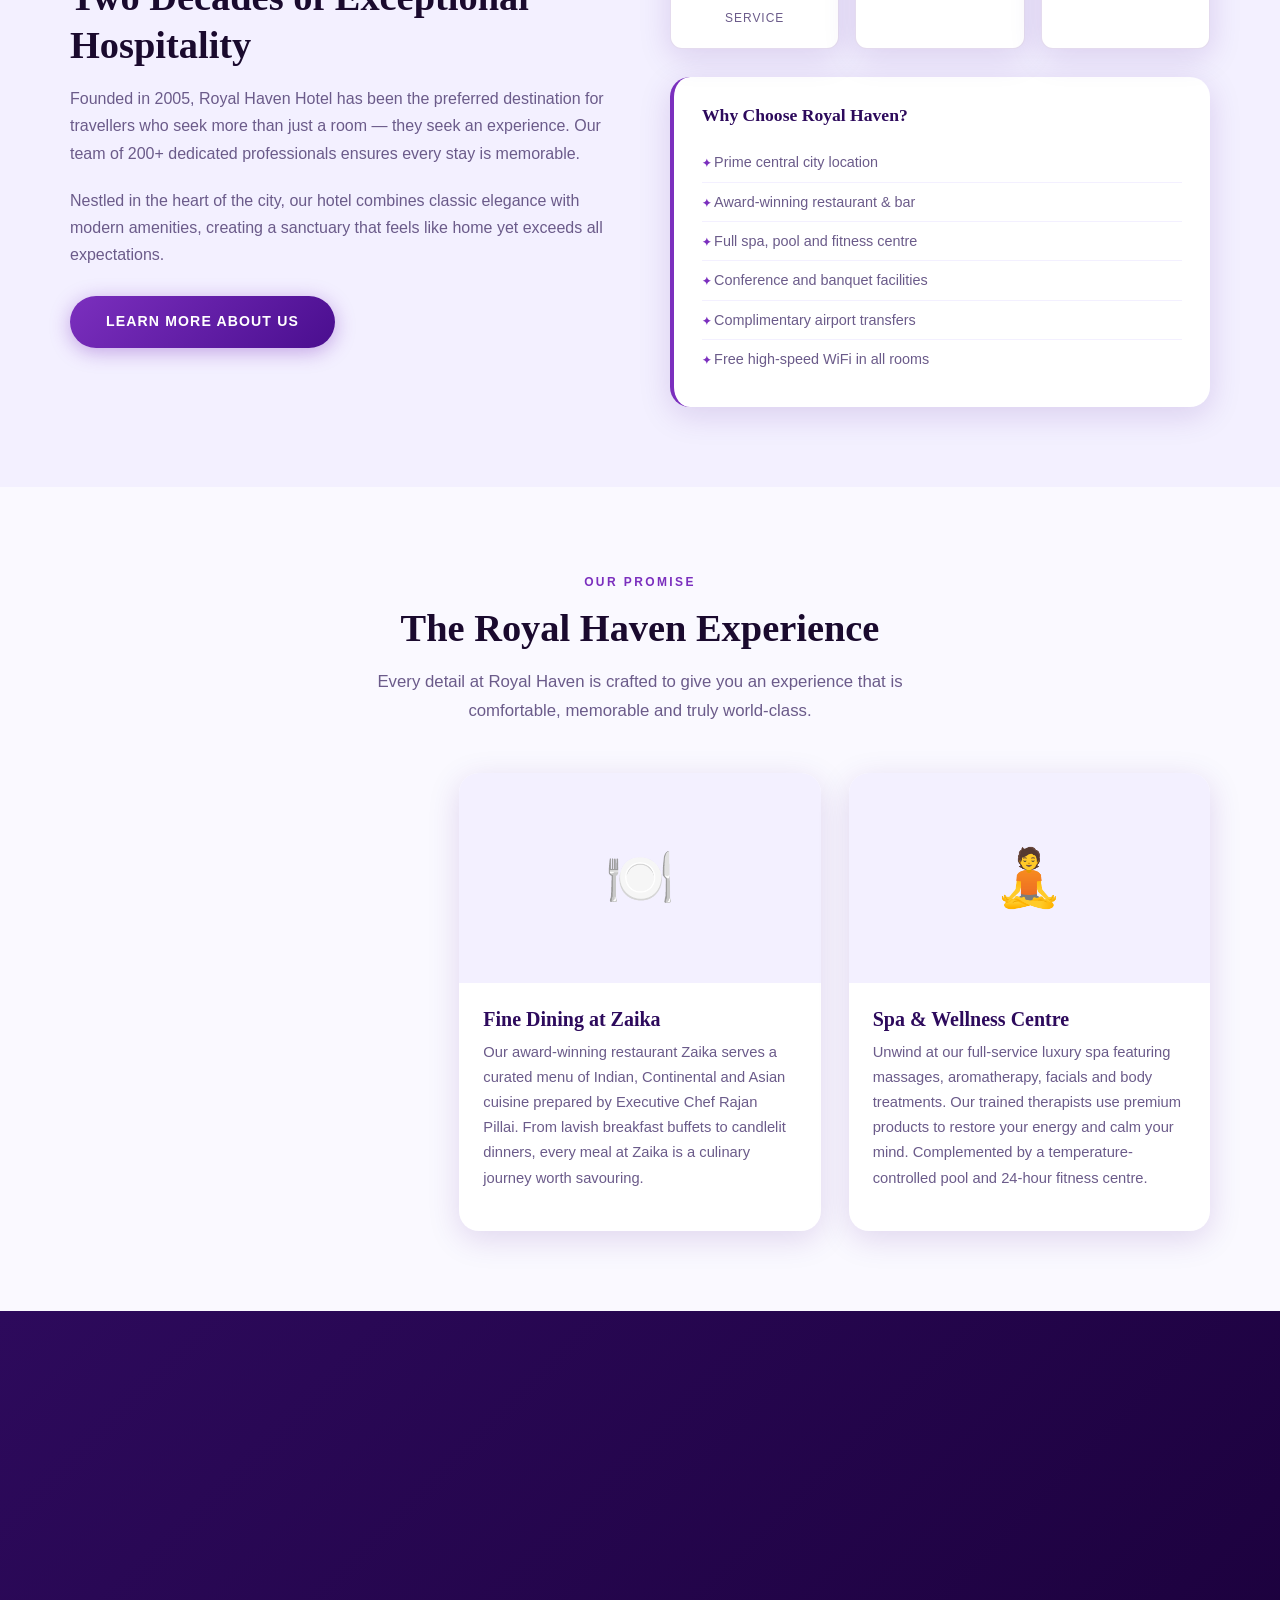
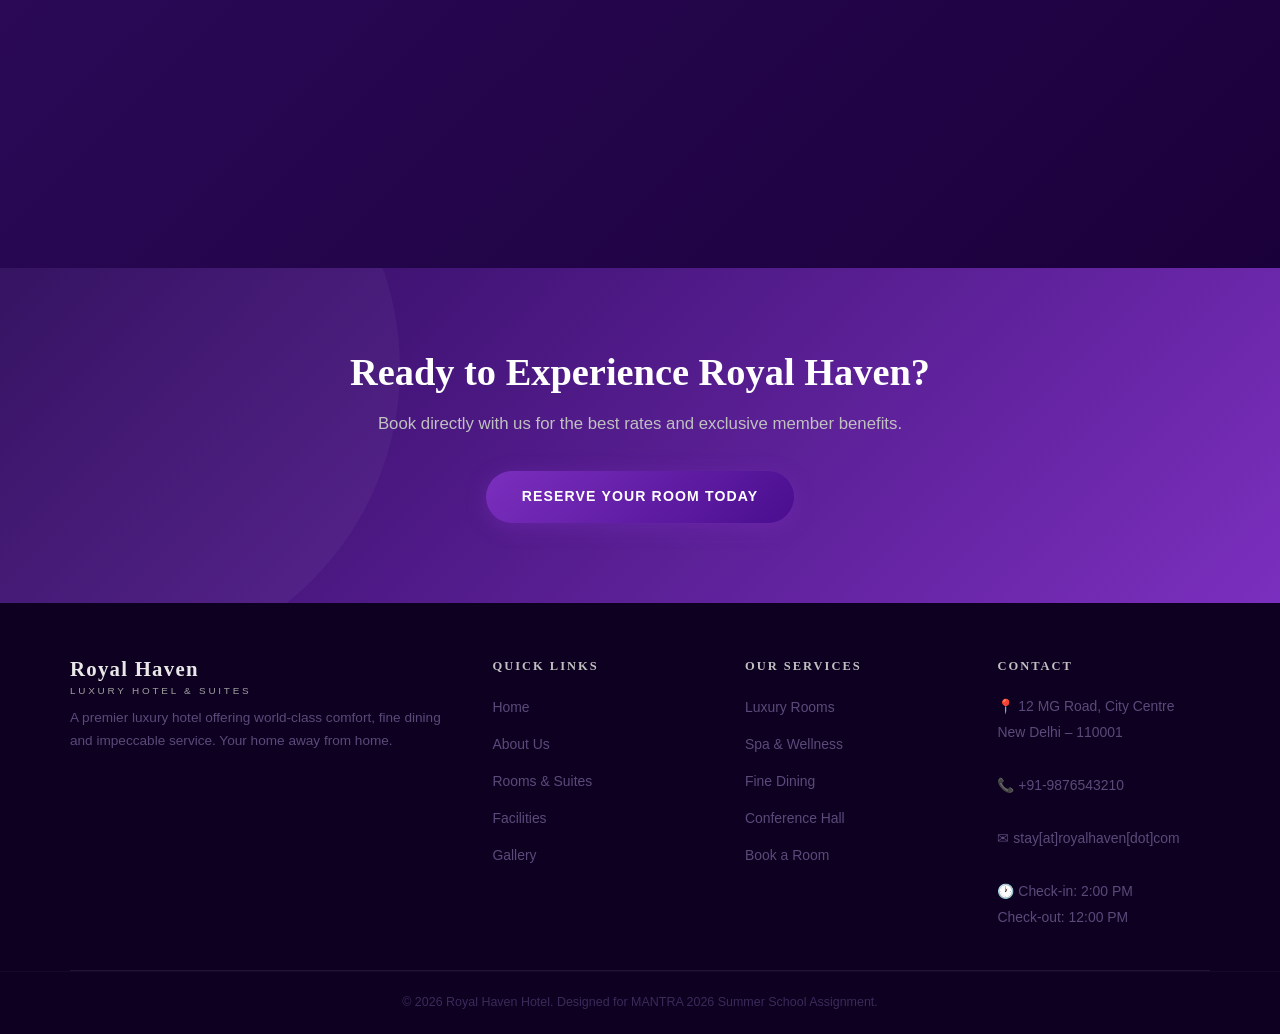
==== commit 9113281d: "fix: remove inline styles, add aria-labels, and Safari backdrop-filter prefix" ====
--- a/index.html
+++ b/index.html
@@ -36,37 +36,39 @@
 
   <!-- HERO -->
   <section class="hero">
+    <div class="hero-particles"></div>
     <div class="container hero-content">
       <span class="hero-badge">★ Award Winning Hospitality Since 2005 ★</span>
-      <h1>Where Luxury Meets<br><span>Timeless Comfort</span></h1>
-      <p>Experience the finest rooms, world-class dining and personalized service in the heart of the city.</p>
+      <h1>Where Luxury Meets<br><span>Timeless Elegance</span></h1>
+      <p>Experience the finest rooms, world-class dining and personalised service in the heart of the city.</p>
       <div class="hero-btns">
-        <a class="btn btn-gold" href="booking.html">Book Your Stay</a>
+        <a class="btn btn-primary" href="booking.html">Book Your Stay</a>
         <a class="btn btn-outline" href="rooms.html">Explore Rooms</a>
       </div>
     </div>
+    <div class="hero-scroll">Scroll</div>
   </section>
 
   <!-- FEATURES STRIP -->
   <div class="features-strip">
     <div class="container">
       <div class="features-grid">
-        <div class="feature-item">
+        <div class="feature-item reveal">
           <div class="feature-icon">🏆</div>
           <h4>Award Winning</h4>
           <p>Best Luxury Hotel 2024</p>
         </div>
-        <div class="feature-item">
+        <div class="feature-item reveal">
           <div class="feature-icon">🛎️</div>
           <h4>24/7 Service</h4>
           <p>Round the clock support</p>
         </div>
-        <div class="feature-item">
+        <div class="feature-item reveal">
           <div class="feature-icon">🍽️</div>
           <h4>Fine Dining</h4>
           <p>5-star restaurant on site</p>
         </div>
-        <div class="feature-item">
+        <div class="feature-item reveal">
           <div class="feature-icon">🧘</div>
           <h4>Spa &amp; Wellness</h4>
           <p>Full luxury spa facility</p>
@@ -75,16 +77,80 @@
     </div>
   </div>
 
+  <!-- IMAGE SLIDER -->
+  <section class="slider-section">
+    <div class="container">
+      <div class="section-head center reveal">
+        <span class="section-label text-silver">Explore Our World</span>
+        <h2 class="section-title white-text">A Glimpse of Royal Haven</h2>
+      </div>
+      <div class="slider-wrapper reveal">
+        <div class="slider-track">
+          <div class="slide slide-bg-1">
+            <div class="slide-overlay"></div>
+            <div class="slide-content">
+              <p class="slide-label">Accommodation</p>
+              <h3>Royal Penthouse Suite</h3>
+              <p>Our crown jewel — a two-bedroom penthouse with private terrace, butler service and panoramic city views.</p>
+              <a class="btn btn-silver" href="rooms.html">View Rooms</a>
+            </div>
+            <div class="slide-bg slide-bg-icon">✨</div>
+          </div>
+          <div class="slide slide-bg-2">
+            <div class="slide-overlay"></div>
+            <div class="slide-content">
+              <p class="slide-label">Fine Dining</p>
+              <h3>Zaika Restaurant</h3>
+              <p>Award-winning cuisine blending Indian flavours with contemporary international artistry by Chef Rajan Pillai.</p>
+              <a class="btn btn-silver" href="facilities.html">Explore Dining</a>
+            </div>
+            <div class="slide-bg slide-bg-icon">🍽️</div>
+          </div>
+          <div class="slide slide-bg-3">
+            <div class="slide-overlay"></div>
+            <div class="slide-content">
+              <p class="slide-label">Wellness</p>
+              <h3>Luxury Spa &amp; Pool</h3>
+              <p>Rejuvenate your body and mind at our full-service spa with aromatherapy, massages and a temperature-controlled pool.</p>
+              <a class="btn btn-silver" href="facilities.html">Discover Spa</a>
+            </div>
+            <div class="slide-bg slide-bg-icon">🧖</div>
+          </div>
+          <div class="slide slide-bg-4">
+            <div class="slide-overlay"></div>
+            <div class="slide-content">
+              <p class="slide-label">Events</p>
+              <h3>Grand Conference Hall</h3>
+              <p>Host up to 300 guests in our elegant banquet and conference hall, fully equipped with AV and catering services.</p>
+              <a class="btn btn-silver" href="facilities.html">Plan an Event</a>
+            </div>
+            <div class="slide-bg slide-bg-icon">🎪</div>
+          </div>
+        </div>
+      </div>
+      <div class="slider-controls">
+        <button class="slider-btn" id="sliderPrev" aria-label="Previous slide">&#8592;</button>
+        <div class="slider-dots">
+          <button class="slider-dot active" data-index="0" aria-label="Go to slide 1"></button>
+          <button class="slider-dot" data-index="1" aria-label="Go to slide 2"></button>
+          <button class="slider-dot" data-index="2" aria-label="Go to slide 3"></button>
+          <button class="slider-dot" data-index="3" aria-label="Go to slide 4"></button>
+        </div>
+        <button class="slider-btn" id="sliderNext" aria-label="Next slide">&#8594;</button>
+      </div>
+    </div>
+  </section>
+
   <!-- FEATURED ROOMS -->
   <section class="section">
     <div class="container">
-      <div class="section-head">
+      <div class="section-head reveal">
         <span class="section-label">Our Rooms</span>
         <h2 class="section-title">Handcrafted for Comfort</h2>
         <p class="section-sub">Each room is designed with attention to every detail — from plush bedding to panoramic city views.</p>
       </div>
       <div class="cards-grid">
-        <article class="card room-card">
+        <article class="card room-card reveal">
           <img class="card-img" src="images/deluxe-room.svg" alt="Deluxe Room with king bed and city view at Royal Haven Hotel">
           <div class="card-body">
             <h3>Deluxe Room</h3>
@@ -99,7 +165,7 @@
             <a class="btn btn-dark" href="booking.html">Book Now</a>
           </div>
         </article>
-        <article class="card room-card">
+        <article class="card room-card reveal">
           <img class="card-img" src="images/premium-suite.svg" alt="Premium Suite with lounge area and bathtub at Royal Haven Hotel">
           <div class="card-body">
             <h3>Premium Suite</h3>
@@ -114,7 +180,7 @@
             <a class="btn btn-dark" href="booking.html">Book Now</a>
           </div>
         </article>
-        <article class="card room-card">
+        <article class="card room-card reveal">
           <img class="card-img" src="images/penthouse.svg" alt="Royal Penthouse with private terrace and skyline view at Royal Haven Hotel">
           <div class="card-body">
             <h3>Royal Penthouse</h3>
@@ -187,7 +253,7 @@
         <p class="section-sub">Every detail at Royal Haven is crafted to give you an experience that is comfortable, memorable and truly world-class.</p>
       </div>
       <div class="cards-grid">
-        <div class="card">
+        <div class="card reveal">
           <div class="card-img">🏆</div>
           <div class="card-body">
             <h3>Award-Winning Service</h3>
@@ -215,12 +281,12 @@
   <!-- TESTIMONIALS -->
   <section class="section testimonials-bg">
     <div class="container">
-      <div class="section-head center">
+      <div class="section-head center reveal">
         <span class="section-label">Guest Reviews</span>
         <h2 class="section-title">What Our Guests Say</h2>
       </div>
       <div class="testimonials-grid">
-        <div class="testimonial">
+        <div class="testimonial reveal">
           <div class="stars">★★★★★</div>
           <p class="testimonial-text">"Absolutely stunning hotel. The room was immaculate, the staff went above and beyond, and the breakfast was extraordinary. Will definitely return on my next visit."</p>
           <div class="testimonial-author">
@@ -231,7 +297,7 @@
             </div>
           </div>
         </div>
-        <div class="testimonial">
+        <div class="testimonial reveal">
           <div class="stars">★★★★★</div>
           <p class="testimonial-text">"The Royal Penthouse was beyond our expectations. The butler service was impeccable and the terrace view at night is simply magical. Perfect for our anniversary."</p>
           <div class="testimonial-author">
@@ -242,7 +308,7 @@
             </div>
           </div>
         </div>
-        <div class="testimonial">
+        <div class="testimonial reveal">
           <div class="stars">★★★★☆</div>
           <p class="testimonial-text">"Excellent location, very clean rooms and the spa was deeply relaxing. The restaurant serves some of the best food I have had in the city. Highly recommended!"</p>
           <div class="testimonial-author">
--- a/style.css
+++ b/style.css
@@ -1,5 +1,6 @@
 /* =============================================
-   ROYAL HAVEN HOTEL — Main Stylesheet
+   ROYAL HAVEN HOTEL — Redesigned Stylesheet
+   Deep Purple & Silver Theme
    MANTRA 2026 Summer School Assignment
    ============================================= */
 
@@ -7,18 +8,23 @@
 *, *::before, *::after { box-sizing: border-box; margin: 0; padding: 0; }
 
 :root {
-  --gold:    #C9A84C;
-  --gold-lt: #E8D08A;
-  --dark:    #1A1209;
-  --charcoal:#2E2416;
-  --cream:   #FAF7F0;
-  --warm:    #F2EAD6;
-  --text:    #3D3020;
-  --muted:   #7A6B52;
-  --white:   #FFFFFF;
-  --shadow:  0 6px 28px rgba(26,18,9,0.13);
-  --radius:  10px;
-  --transition: 0.3s ease;
+  --purple:     #4A0E8F;
+  --purple-dk:  #2D0A5C;
+  --purple-lt:  #7B2FBE;
+  --purple-glow:#9B59B6;
+  --silver:     #C0C0C0;
+  --silver-lt:  #E8E8E8;
+  --silver-dk:  #A0A0A0;
+  --cream:      #FAF9FF;
+  --warm:       #F3F0FF;
+  --text:       #1A0A2E;
+  --muted:      #6B5B8A;
+  --white:      #FFFFFF;
+  --shadow:     0 8px 32px rgba(74,14,143,0.15);
+  --shadow-lg:  0 20px 60px rgba(74,14,143,0.25);
+  --radius:     12px;
+  --radius-lg:  20px;
+  --transition: 0.35s cubic-bezier(0.4,0,0.2,1);
 }
 
 html { scroll-behavior: smooth; }
@@ -28,161 +34,180 @@
   background: var(--cream);
   color: var(--text);
   line-height: 1.7;
+  overflow-x: hidden;
 }
 
 img { display: block; max-width: 100%; }
 a { text-decoration: none; color: inherit; }
 ul { list-style: none; }
 
-.container {
-  width: 92%;
-  max-width: 1140px;
-  margin: 0 auto;
-}
+.container { width: 92%; max-width: 1140px; margin: 0 auto; }
 
 /* ---- Typography ---- */
 h1, h2, h3, h4 {
   font-family: 'Georgia', serif;
   font-weight: 700;
   line-height: 1.25;
-  color: var(--dark);
-}
-
-/* ---- Section spacing ---- */
-.section { padding: 72px 0; }
+  color: var(--text);
+}
+
+/* ---- Section ---- */
+.section { padding: 80px 0; }
 
 .section-label {
-  display: block;
+  display: inline-block;
   text-transform: uppercase;
-  letter-spacing: 0.18em;
-  font-size: 0.78rem;
-  color: var(--gold);
+  letter-spacing: 0.2em;
+  font-size: 0.75rem;
+  color: var(--purple-lt);
   font-family: Arial, sans-serif;
   font-weight: 700;
-  margin-bottom: 10px;
-}
-
-.section-title {
-  font-size: 2.2rem;
-  margin-bottom: 14px;
-}
-
+  margin-bottom: 12px;
+  position: relative;
+  padding-left: 36px;
+}
+.section-label::before {
+  content: '';
+  position: absolute;
+  left: 0; top: 50%;
+  width: 28px; height: 2px;
+  background: var(--purple-lt);
+  transform: translateY(-50%);
+}
+
+.section-title { font-size: 2.4rem; margin-bottom: 16px; }
 .section-sub {
   color: var(--muted);
   font-size: 1.05rem;
   max-width: 580px;
-  margin-bottom: 44px;
-}
-
-.section-head { margin-bottom: 44px; }
+  margin-bottom: 48px;
+  font-family: Arial, sans-serif;
+}
+
+.section-head { margin-bottom: 48px; }
 .section-head.center { text-align: center; }
-.section-head.center .section-sub { margin: 0 auto 44px; }
-
-/* ---- Header / Nav ---- */
+.section-head.center .section-label { padding-left: 0; }
+.section-head.center .section-label::before { display: none; }
+.section-head.center .section-sub { margin: 0 auto 48px; }
+
+/* ---- Header ---- */
 .site-header {
-  background: var(--dark);
+  background: rgba(45,10,92,0.97);
+  -webkit-backdrop-filter: blur(12px);
+  backdrop-filter: blur(12px);
   position: sticky;
   top: 0;
   z-index: 100;
-  border-bottom: 2px solid var(--gold);
+  border-bottom: 1px solid rgba(192,192,192,0.2);
+  transition: background var(--transition);
 }
 
 .header-inner {
   display: flex;
   justify-content: space-between;
   align-items: center;
-  padding: 16px 0;
-}
-
-.logo {
-  display: flex;
-  flex-direction: column;
-  line-height: 1;
-}
-
+  padding: 18px 0;
+}
+
+.logo { display: flex; flex-direction: column; line-height: 1; }
 .logo-name {
-  font-size: 1.5rem;
+  font-size: 1.6rem;
   font-weight: 700;
-  color: var(--gold);
+  color: var(--silver-lt);
   letter-spacing: 0.06em;
   font-family: 'Georgia', serif;
 }
-
 .logo-tag {
-  font-size: 0.65rem;
-  letter-spacing: 0.25em;
-  color: var(--gold-lt);
+  font-size: 0.62rem;
+  letter-spacing: 0.28em;
+  color: var(--silver-dk);
   text-transform: uppercase;
   font-family: Arial, sans-serif;
 }
 
-.nav-links {
-  display: flex;
-  gap: 28px;
-  align-items: center;
-}
-
+.nav-links { display: flex; gap: 32px; align-items: center; }
 .nav-links a {
-  color: #D4C8B0;
-  font-family: Arial, sans-serif;
-  font-size: 0.9rem;
+  color: var(--silver);
+  font-family: Arial, sans-serif;
+  font-size: 0.88rem;
   letter-spacing: 0.04em;
   transition: color var(--transition);
-}
-
-.nav-links a:hover,
-.nav-links a.active { color: var(--gold); }
+  position: relative;
+  padding-bottom: 4px;
+}
+.nav-links a::after {
+  content: '';
+  position: absolute;
+  bottom: 0; left: 0;
+  width: 0; height: 2px;
+  background: var(--silver-lt);
+  transition: width var(--transition);
+}
+.nav-links a:hover::after,
+.nav-links a.active::after { width: 100%; }
+.nav-links a:hover, .nav-links a.active { color: var(--white); }
 
 .menu-btn {
   display: none;
   background: none;
-  border: 1px solid var(--gold);
-  color: var(--gold);
+  border: 1px solid var(--silver);
+  color: var(--silver);
   padding: 6px 12px;
   font-size: 1.3rem;
-  border-radius: 4px;
+  border-radius: 6px;
   cursor: pointer;
 }
 
 /* ---- Buttons ---- */
 .btn {
   display: inline-block;
-  padding: 13px 32px;
-  border-radius: var(--radius);
-  font-family: Arial, sans-serif;
-  font-size: 0.9rem;
+  padding: 14px 36px;
+  border-radius: 50px;
+  font-family: Arial, sans-serif;
+  font-size: 0.88rem;
   font-weight: 700;
-  letter-spacing: 0.06em;
+  letter-spacing: 0.08em;
   cursor: pointer;
   transition: all var(--transition);
   border: none;
-}
-
-.btn-gold {
-  background: var(--gold);
-  color: var(--dark);
-}
-.btn-gold:hover { background: var(--gold-lt); }
-
+  text-transform: uppercase;
+}
+.btn-primary {
+  background: linear-gradient(135deg, var(--purple-lt), var(--purple));
+  color: var(--white);
+  box-shadow: 0 4px 20px rgba(123,47,190,0.4);
+}
+.btn-primary:hover {
+  transform: translateY(-2px);
+  box-shadow: 0 8px 30px rgba(123,47,190,0.6);
+}
+.btn-silver {
+  background: linear-gradient(135deg, var(--silver-lt), var(--silver));
+  color: var(--purple-dk);
+}
+.btn-silver:hover { transform: translateY(-2px); filter: brightness(1.08); }
 .btn-outline {
   background: transparent;
-  border: 2px solid var(--gold);
-  color: var(--gold);
-}
-.btn-outline:hover { background: var(--gold); color: var(--dark); }
-
+  border: 2px solid var(--silver-lt);
+  color: var(--silver-lt);
+}
+.btn-outline:hover {
+  background: var(--silver-lt);
+  color: var(--purple-dk);
+}
 .btn-dark {
-  background: var(--dark);
-  color: var(--gold);
-  border: 2px solid var(--dark);
-}
-.btn-dark:hover { background: var(--charcoal); }
+  background: var(--purple-dk);
+  color: var(--silver-lt);
+  border: 2px solid var(--purple-lt);
+}
+.btn-dark:hover { background: var(--purple-lt); color: var(--white); }
+.btn-gold { background: linear-gradient(135deg, var(--purple-lt), var(--purple)); color: var(--white); box-shadow: 0 4px 20px rgba(123,47,190,0.4); }
+.btn-gold:hover { transform: translateY(-2px); box-shadow: 0 8px 30px rgba(123,47,190,0.6); }
 
 /* ---- Hero ---- */
 .hero {
-  min-height: 88vh;
-  background: linear-gradient(135deg, rgba(26,18,9,0.82) 40%, rgba(26,18,9,0.5)),
-              url("images/hero.svg") center/cover no-repeat;
+  min-height: 100vh;
+  background: linear-gradient(135deg, #0D0020 0%, #2D0A5C 40%, #4A0E8F 70%, #1A0035 100%);
   display: flex;
   align-items: center;
   text-align: center;
@@ -193,675 +218,695 @@
 .hero::before {
   content: '';
   position: absolute;
+  width: 600px; height: 600px;
+  background: radial-gradient(circle, rgba(123,47,190,0.3) 0%, transparent 70%);
+  top: -100px; left: -100px;
+  animation: pulse 6s ease-in-out infinite;
+}
+
+.hero::after {
+  content: '';
+  position: absolute;
+  width: 500px; height: 500px;
+  background: radial-gradient(circle, rgba(192,192,192,0.1) 0%, transparent 70%);
+  bottom: -80px; right: -80px;
+  animation: pulse 8s ease-in-out infinite reverse;
+}
+
+@keyframes pulse {
+  0%, 100% { transform: scale(1); opacity: 0.7; }
+  50% { transform: scale(1.2); opacity: 1; }
+}
+
+.hero-particles {
+  position: absolute;
   inset: 0;
-  background: repeating-linear-gradient(
-    45deg,
-    transparent,
-    transparent 60px,
-    rgba(201,168,76,0.04) 60px,
-    rgba(201,168,76,0.04) 61px
-  );
+  overflow: hidden;
+  pointer-events: none;
+}
+
+.particle {
+  position: absolute;
+  width: 3px; height: 3px;
+  background: var(--silver);
+  border-radius: 50%;
+  animation: float linear infinite;
+  opacity: 0.4;
+}
+
+@keyframes float {
+  0% { transform: translateY(100vh) rotate(0deg); opacity: 0; }
+  10% { opacity: 0.4; }
+  90% { opacity: 0.4; }
+  100% { transform: translateY(-100px) rotate(720deg); opacity: 0; }
 }
 
 .hero-content { position: relative; z-index: 1; }
 
 .hero-badge {
   display: inline-block;
-  border: 1px solid var(--gold);
-  color: var(--gold-lt);
+  border: 1px solid rgba(192,192,192,0.4);
+  background: rgba(192,192,192,0.1);
+  color: var(--silver-lt);
   font-family: Arial, sans-serif;
   font-size: 0.72rem;
   letter-spacing: 0.22em;
   text-transform: uppercase;
-  padding: 6px 18px;
-  border-radius: 20px;
-  margin-bottom: 24px;
+  padding: 8px 22px;
+  border-radius: 30px;
+  margin-bottom: 28px;
+  -webkit-backdrop-filter: blur(10px);
+  backdrop-filter: blur(10px);
+  animation: fadeInDown 0.8s ease both;
 }
 
 .hero h1 {
-  font-size: clamp(2.4rem, 6vw, 4.2rem);
+  font-size: clamp(2.6rem, 6vw, 4.8rem);
   color: var(--white);
-  margin-bottom: 18px;
-  line-height: 1.18;
-}
-
-.hero h1 span { color: var(--gold); }
+  margin-bottom: 20px;
+  line-height: 1.15;
+  animation: fadeInUp 0.9s ease 0.2s both;
+}
+
+.hero h1 span {
+  background: linear-gradient(135deg, var(--silver-lt), var(--purple-glow));
+  -webkit-background-clip: text;
+  -webkit-text-fill-color: transparent;
+  background-clip: text;
+}
 
 .hero p {
   font-size: 1.15rem;
-  color: #D4C8B0;
+  color: rgba(192,192,192,0.85);
   max-width: 560px;
-  margin: 0 auto 36px;
-}
-
-.hero-btns { display: flex; gap: 14px; justify-content: center; flex-wrap: wrap; }
-
-/* ---- Page Banner ---- */
-.page-banner {
-  background: linear-gradient(135deg, var(--dark) 60%, var(--charcoal));
-  border-bottom: 2px solid var(--gold);
-  padding: 70px 0;
-  text-align: center;
-}
-
-.page-banner h1 {
-  font-size: 2.8rem;
-  color: var(--white);
-  margin-bottom: 10px;
-}
-
-.page-banner p {
-  color: var(--gold-lt);
-  font-family: Arial, sans-serif;
-  letter-spacing: 0.08em;
-  font-size: 1rem;
-}
-
-/* ---- Features strip ---- */
+  margin: 0 auto 40px;
+  font-family: Arial, sans-serif;
+  animation: fadeInUp 1s ease 0.4s both;
+}
+
+.hero-btns {
+  display: flex;
+  gap: 16px;
+  justify-content: center;
+  flex-wrap: wrap;
+  animation: fadeInUp 1s ease 0.6s both;
+}
+
+.hero-scroll {
+  position: absolute;
+  bottom: 32px;
+  left: 50%;
+  transform: translateX(-50%);
+  display: flex;
+  flex-direction: column;
+  align-items: center;
+  gap: 8px;
+  color: var(--silver-dk);
+  font-family: Arial, sans-serif;
+  font-size: 0.72rem;
+  letter-spacing: 0.1em;
+  text-transform: uppercase;
+  animation: bounce 2s ease infinite;
+  z-index: 1;
+}
+
+.hero-scroll::after {
+  content: '';
+  width: 1px;
+  height: 40px;
+  background: linear-gradient(to bottom, var(--silver-dk), transparent);
+}
+
+@keyframes bounce {
+  0%, 100% { transform: translateX(-50%) translateY(0); }
+  50% { transform: translateX(-50%) translateY(8px); }
+}
+
+@keyframes fadeInDown {
+  from { opacity: 0; transform: translateY(-20px); }
+  to { opacity: 1; transform: translateY(0); }
+}
+
+@keyframes fadeInUp {
+  from { opacity: 0; transform: translateY(30px); }
+  to { opacity: 1; transform: translateY(0); }
+}
+
+/* ---- Scroll Animations ---- */
+.reveal {
+  opacity: 0;
+  transform: translateY(40px);
+  transition: opacity 0.7s ease, transform 0.7s ease;
+}
+.reveal.visible {
+  opacity: 1;
+  transform: translateY(0);
+}
+.reveal-left {
+  opacity: 0;
+  transform: translateX(-40px);
+  transition: opacity 0.7s ease, transform 0.7s ease;
+}
+.reveal-left.visible { opacity: 1; transform: translateX(0); }
+.reveal-right {
+  opacity: 0;
+  transform: translateX(40px);
+  transition: opacity 0.7s ease, transform 0.7s ease;
+}
+.reveal-right.visible { opacity: 1; transform: translateX(0); }
+
+/* ---- Features Strip ---- */
 .features-strip {
-  background: var(--dark);
-  padding: 36px 0;
-}
-
+  background: linear-gradient(135deg, var(--purple-dk), var(--purple));
+  padding: 0;
+}
 .features-grid {
   display: grid;
   grid-template-columns: repeat(4, 1fr);
-  gap: 0;
-}
-
+}
 .feature-item {
   text-align: center;
-  padding: 20px 16px;
-  border-right: 1px solid rgba(201,168,76,0.2);
-}
-
+  padding: 28px 20px;
+  border-right: 1px solid rgba(192,192,192,0.15);
+  transition: background var(--transition);
+}
 .feature-item:last-child { border-right: none; }
-
-.feature-icon { font-size: 2rem; margin-bottom: 8px; }
-
-.feature-item h4 {
-  color: var(--gold);
-  font-size: 0.95rem;
-  margin-bottom: 4px;
-}
-
-.feature-item p {
-  color: #A09070;
-  font-size: 0.8rem;
-  font-family: Arial, sans-serif;
-}
+.feature-item:hover { background: rgba(192,192,192,0.08); }
+.feature-icon { font-size: 2rem; margin-bottom: 10px; }
+.feature-item h4 { color: var(--silver-lt); font-size: 0.95rem; margin-bottom: 4px; }
+.feature-item p { color: var(--silver-dk); font-size: 0.78rem; font-family: Arial, sans-serif; }
+
+/* ---- Slider ---- */
+.slider-section { background: var(--purple-dk); padding: 80px 0; overflow: hidden; }
+.slider-wrapper { position: relative; overflow: hidden; border-radius: var(--radius-lg); }
+.slider-track {
+  display: flex;
+  transition: transform 0.6s cubic-bezier(0.4,0,0.2,1);
+}
+.slide {
+  min-width: 100%;
+  height: 480px;
+  display: flex;
+  align-items: center;
+  justify-content: center;
+  position: relative;
+  overflow: hidden;
+  border-radius: var(--radius-lg);
+}
+.slide-bg {
+  position: absolute;
+  inset: 0;
+  display: flex;
+  align-items: center;
+  justify-content: center;
+  font-size: 8rem;
+}
+.slide-overlay {
+  position: absolute;
+  inset: 0;
+  background: linear-gradient(to right, rgba(45,10,92,0.9) 0%, rgba(45,10,92,0.4) 60%, transparent 100%);
+}
+.slide-content {
+  position: relative;
+  z-index: 1;
+  padding: 0 60px;
+  max-width: 500px;
+}
+.slide-label {
+  color: var(--silver);
+  font-family: Arial, sans-serif;
+  font-size: 0.75rem;
+  letter-spacing: 0.2em;
+  text-transform: uppercase;
+  margin-bottom: 12px;
+}
+.slide-content h3 { color: var(--white); font-size: 2rem; margin-bottom: 12px; }
+.slide-content p { color: var(--silver); font-family: Arial, sans-serif; font-size: 0.95rem; margin-bottom: 24px; }
+
+.slider-controls {
+  display: flex;
+  align-items: center;
+  justify-content: center;
+  gap: 16px;
+  margin-top: 28px;
+}
+.slider-btn {
+  width: 44px; height: 44px;
+  border-radius: 50%;
+  border: 2px solid var(--silver);
+  background: transparent;
+  color: var(--silver);
+  font-size: 1.1rem;
+  cursor: pointer;
+  transition: all var(--transition);
+  display: flex; align-items: center; justify-content: center;
+}
+.slider-btn:hover { background: var(--silver); color: var(--purple-dk); }
+.slider-dots { display: flex; gap: 8px; }
+.slider-dot {
+  width: 8px; height: 8px;
+  border-radius: 50%;
+  background: var(--silver-dk);
+  cursor: pointer;
+  transition: all var(--transition);
+  border: none;
+}
+.slider-dot.active { background: var(--silver-lt); width: 24px; border-radius: 4px; }
+
+.text-silver { color: var(--silver); }
+
+.slide-bg-1 { background: linear-gradient(135deg, #2D0A5C, #4A0E8F); }
+.slide-bg-2 { background: linear-gradient(135deg, #1A003A, #2D0A5C); }
+.slide-bg-3 { background: linear-gradient(135deg, #3D0080, #6B2FBE); }
+.slide-bg-4 { background: linear-gradient(135deg, #0D0020, #2D0A5C); }
+
+.slide-bg-icon { right: 0; left: auto; font-size: 10rem; opacity: 0.15; }
 
 /* ---- Cards ---- */
-.cards-grid {
-  display: grid;
-  grid-template-columns: repeat(3, 1fr);
-  gap: 28px;
-}
+.cards-grid { display: grid; grid-template-columns: repeat(3, 1fr); gap: 28px; }
 
 .card {
   background: var(--white);
-  border-radius: var(--radius);
+  border-radius: var(--radius-lg);
   box-shadow: var(--shadow);
   overflow: hidden;
   transition: transform var(--transition), box-shadow var(--transition);
 }
-
-.card:hover {
-  transform: translateY(-6px);
-  box-shadow: 0 14px 40px rgba(26,18,9,0.18);
-}
+.card:hover { transform: translateY(-8px); box-shadow: var(--shadow-lg); }
 
 .card-img {
   width: 100%;
-  height: 200px;
+  height: 210px;
   object-fit: cover;
   background: var(--warm);
   display: flex;
   align-items: center;
   justify-content: center;
   font-size: 3.5rem;
-}
-
-.card-img.has-img { padding: 0; font-size: 0; }
-
-.card-body { padding: 22px; }
-
-.card-body h3 {
-  font-size: 1.25rem;
-  margin-bottom: 8px;
-}
-
-.card-body p {
-  color: var(--muted);
-  font-size: 0.92rem;
-  margin-bottom: 14px;
-  font-family: Arial, sans-serif;
-}
+  transition: transform var(--transition);
+}
+.card:hover .card-img { transform: scale(1.04); }
+
+.card-body { padding: 24px; }
+.card-body h3 { font-size: 1.25rem; margin-bottom: 8px; color: var(--purple-dk); }
+.card-body p { color: var(--muted); font-size: 0.92rem; margin-bottom: 16px; font-family: Arial, sans-serif; }
 
 /* ---- Room Cards ---- */
-.room-card .card-img { height: 220px; }
+.room-card { position: relative; }
+.room-card .card-img { height: 230px; }
+
+.room-badge {
+  position: absolute;
+  top: 16px; right: 16px;
+  background: linear-gradient(135deg, var(--purple-lt), var(--purple));
+  color: var(--white);
+  font-family: Arial, sans-serif;
+  font-size: 0.72rem;
+  font-weight: 700;
+  padding: 4px 12px;
+  border-radius: 20px;
+  letter-spacing: 0.06em;
+  text-transform: uppercase;
+}
 
 .room-price {
   display: flex;
   align-items: baseline;
   gap: 6px;
-  margin-bottom: 14px;
-}
-
-.price-amt {
-  font-size: 1.6rem;
-  font-weight: 700;
-  color: var(--gold);
-  font-family: 'Georgia', serif;
-}
-
-.price-unit {
-  font-size: 0.82rem;
-  color: var(--muted);
-  font-family: Arial, sans-serif;
-}
-
-.room-features {
-  display: flex;
-  flex-wrap: wrap;
-  gap: 8px;
-  margin-bottom: 18px;
-}
-
+  margin-bottom: 12px;
+}
+.price-amt { font-size: 1.7rem; font-weight: 700; color: var(--purple); font-family: 'Georgia', serif; }
+.price-unit { font-size: 0.82rem; color: var(--muted); font-family: Arial, sans-serif; }
+
+.room-features { display: flex; flex-wrap: wrap; gap: 6px; margin-bottom: 16px; }
 .tag {
   background: var(--warm);
-  color: var(--text);
-  font-family: Arial, sans-serif;
-  font-size: 0.75rem;
+  color: var(--purple);
+  font-family: Arial, sans-serif;
+  font-size: 0.73rem;
   padding: 3px 10px;
   border-radius: 20px;
   font-weight: 600;
-}
-
-/* ---- About section ---- */
-.about-grid {
-  display: grid;
-  grid-template-columns: 1fr 1fr;
-  gap: 60px;
-  align-items: center;
-}
+  border: 1px solid rgba(74,14,143,0.15);
+}
+
+/* ---- About ---- */
+.about-grid { display: grid; grid-template-columns: 1fr 1fr; gap: 60px; align-items: center; }
 
 .about-visual {
-  background: linear-gradient(135deg, var(--dark), var(--charcoal));
-  border-radius: 14px;
-  min-height: 380px;
+  background: linear-gradient(135deg, var(--purple-dk), var(--purple-lt));
+  border-radius: var(--radius-lg);
+  min-height: 400px;
   display: flex;
   align-items: center;
   justify-content: center;
   font-size: 5rem;
-  border: 2px solid var(--gold);
   position: relative;
-}
-
+  overflow: hidden;
+  box-shadow: var(--shadow-lg);
+}
+.about-visual::before {
+  content: '';
+  position: absolute;
+  width: 300px; height: 300px;
+  background: rgba(255,255,255,0.05);
+  border-radius: 50%;
+  top: -80px; right: -80px;
+}
 .about-badge {
   position: absolute;
-  bottom: 24px;
-  right: 24px;
-  background: var(--gold);
-  color: var(--dark);
+  bottom: 24px; right: 24px;
+  background: linear-gradient(135deg, var(--silver-lt), var(--silver));
+  color: var(--purple-dk);
   font-family: Arial, sans-serif;
   font-size: 0.8rem;
   font-weight: 700;
-  padding: 8px 16px;
-  border-radius: 6px;
+  padding: 10px 18px;
+  border-radius: 8px;
   text-align: center;
 }
 
-.stat-row {
-  display: grid;
-  grid-template-columns: repeat(3, 1fr);
-  gap: 20px;
-  margin: 32px 0;
-}
-
+.stat-row { display: grid; grid-template-columns: repeat(3, 1fr); gap: 16px; margin: 28px 0; }
 .stat-box {
   text-align: center;
-  padding: 16px;
-  border: 1px solid var(--warm);
+  padding: 18px;
+  border: 1px solid rgba(74,14,143,0.15);
   border-radius: var(--radius);
   background: var(--white);
-}
-
-.stat-num {
-  display: block;
-  font-size: 1.8rem;
-  font-weight: 700;
-  color: var(--gold);
-  font-family: 'Georgia', serif;
-}
-
-.stat-label {
-  font-size: 0.78rem;
-  color: var(--muted);
-  font-family: Arial, sans-serif;
-  text-transform: uppercase;
-  letter-spacing: 0.08em;
-}
+  box-shadow: var(--shadow);
+  transition: transform var(--transition);
+}
+.stat-box:hover { transform: translateY(-4px); }
+.stat-num { display: block; font-size: 1.9rem; font-weight: 700; color: var(--purple); font-family: 'Georgia', serif; }
+.stat-label { font-size: 0.75rem; color: var(--muted); font-family: Arial, sans-serif; text-transform: uppercase; letter-spacing: 0.08em; }
+
+/* ---- Testimonials ---- */
+.testimonials-bg { background: linear-gradient(135deg, var(--purple-dk), #1A003A); }
+.testimonials-grid { display: grid; grid-template-columns: repeat(3, 1fr); gap: 24px; }
+
+.testimonial {
+  background: rgba(192,192,192,0.07);
+  border: 1px solid rgba(192,192,192,0.15);
+  border-radius: var(--radius-lg);
+  padding: 30px;
+  transition: transform var(--transition), background var(--transition);
+}
+.testimonial:hover { transform: translateY(-6px); background: rgba(192,192,192,0.12); }
+
+.testimonial-text { color: rgba(192,192,192,0.85); font-size: 0.95rem; line-height: 1.8; margin-bottom: 20px; font-style: italic; }
+.testimonial-author { display: flex; align-items: center; gap: 12px; }
+.author-avatar {
+  width: 46px; height: 46px;
+  background: linear-gradient(135deg, var(--purple-lt), var(--purple));
+  border-radius: 50%;
+  display: flex; align-items: center; justify-content: center;
+  font-size: 1.2rem; font-weight: 700; color: var(--white);
+  font-family: 'Georgia', serif; flex-shrink: 0;
+}
+.author-name { font-size: 0.9rem; font-weight: 700; color: var(--silver-lt); font-family: Arial, sans-serif; }
+.author-loc { font-size: 0.75rem; color: var(--silver-dk); font-family: Arial, sans-serif; }
+.stars { color: var(--silver); font-size: 0.85rem; margin-bottom: 4px; }
+.testimonials-bg .section-title { color: var(--white); }
 
 /* ---- Gallery ---- */
-.filter-bar {
-  display: flex;
-  gap: 10px;
-  flex-wrap: wrap;
-  margin-bottom: 32px;
-  justify-content: center;
-}
-
+.filter-bar { display: flex; gap: 10px; flex-wrap: wrap; margin-bottom: 32px; justify-content: center; }
 .filter-btn {
-  padding: 8px 22px;
-  border: 2px solid var(--gold);
+  padding: 8px 24px;
+  border: 2px solid var(--purple-lt);
   background: transparent;
-  color: var(--gold);
-  font-family: Arial, sans-serif;
-  font-size: 0.85rem;
+  color: var(--purple-lt);
+  font-family: Arial, sans-serif;
+  font-size: 0.82rem;
   font-weight: 700;
   border-radius: 30px;
   cursor: pointer;
   transition: all var(--transition);
-}
-
-.filter-btn.active,
-.filter-btn:hover {
-  background: var(--gold);
-  color: var(--dark);
-}
-
-.gallery-grid {
-  display: grid;
-  grid-template-columns: repeat(4, 1fr);
-  gap: 16px;
-}
-
-.gallery-item {
-  border-radius: var(--radius);
-  overflow: hidden;
-  cursor: pointer;
-  position: relative;
-}
-
+  text-transform: uppercase;
+  letter-spacing: 0.06em;
+}
+.filter-btn.active, .filter-btn:hover { background: var(--purple); color: var(--white); border-color: var(--purple); }
+
+.gallery-grid { display: grid; grid-template-columns: repeat(4, 1fr); gap: 16px; }
+.gallery-item { border-radius: var(--radius); overflow: hidden; cursor: pointer; position: relative; }
 .gallery-item .gal-img {
-  width: 100%;
-  height: 180px;
+  width: 100%; height: 190px;
   background: var(--warm);
-  display: flex;
-  align-items: center;
-  justify-content: center;
+  display: flex; align-items: center; justify-content: center;
   font-size: 2.8rem;
   transition: transform var(--transition);
 }
-
-.gallery-item:hover .gal-img { transform: scale(1.06); }
-
+.gallery-item:hover .gal-img { transform: scale(1.08); }
 .gal-caption {
-  background: var(--dark);
-  color: var(--gold-lt);
-  font-family: Arial, sans-serif;
-  font-size: 0.78rem;
+  background: var(--purple-dk);
+  color: var(--silver-lt);
+  font-family: Arial, sans-serif;
+  font-size: 0.75rem;
   text-align: center;
   padding: 8px;
   letter-spacing: 0.04em;
 }
 
-/* ---- Testimonials ---- */
-.testimonials-bg { background: var(--dark); }
-
-.testimonials-grid {
-  display: grid;
-  grid-template-columns: repeat(3, 1fr);
-  gap: 24px;
-}
-
-.testimonial {
-  background: rgba(201,168,76,0.08);
-  border: 1px solid rgba(201,168,76,0.2);
-  border-radius: var(--radius);
-  padding: 28px;
-}
-
-.testimonial-text {
-  color: #D4C8B0;
-  font-size: 0.95rem;
-  line-height: 1.8;
-  margin-bottom: 18px;
-  font-style: italic;
-}
-
-.testimonial-author {
-  display: flex;
-  align-items: center;
-  gap: 12px;
-}
-
-.author-avatar {
-  width: 44px;
-  height: 44px;
-  background: var(--gold);
-  border-radius: 50%;
-  display: flex;
-  align-items: center;
-  justify-content: center;
-  font-size: 1.2rem;
-  font-weight: 700;
-  color: var(--dark);
-  font-family: 'Georgia', serif;
-  flex-shrink: 0;
-}
-
-.author-name {
-  font-size: 0.9rem;
-  font-weight: 700;
-  color: var(--gold);
-  font-family: Arial, sans-serif;
-}
-
-.author-loc {
-  font-size: 0.75rem;
-  color: var(--muted);
-  font-family: Arial, sans-serif;
-}
-
-.stars { color: var(--gold); font-size: 0.85rem; margin-bottom: 4px; }
-
-/* ---- Testimonial section title color ---- */
-.testimonials-bg .section-title { color: var(--white); }
-
-/* ---- Booking / Contact Form ---- */
-.form-grid {
-  display: grid;
-  grid-template-columns: 1.1fr 0.9fr;
-  gap: 50px;
-  align-items: start;
-}
+/* ---- Facilities ---- */
+.facilities-grid { display: grid; grid-template-columns: repeat(4, 1fr); gap: 22px; }
+.facility-card {
+  background: var(--white);
+  border-radius: var(--radius-lg);
+  padding: 30px 20px;
+  text-align: center;
+  box-shadow: var(--shadow);
+  transition: transform var(--transition), box-shadow var(--transition);
+  border-bottom: 3px solid transparent;
+  position: relative;
+  overflow: hidden;
+}
+.facility-card::before {
+  content: '';
+  position: absolute;
+  inset: 0;
+  background: linear-gradient(135deg, var(--purple-dk), var(--purple-lt));
+  opacity: 0;
+  transition: opacity var(--transition);
+}
+.facility-card:hover { transform: translateY(-6px); box-shadow: var(--shadow-lg); border-bottom-color: var(--purple-lt); }
+.facility-card:hover::before { opacity: 0.04; }
+.facility-icon { font-size: 2.5rem; margin-bottom: 14px; }
+.facility-card h3 { font-size: 1rem; margin-bottom: 8px; color: var(--purple-dk); }
+.facility-card p { font-size: 0.82rem; color: var(--muted); font-family: Arial, sans-serif; }
+
+/* ---- FAQ ---- */
+.faq-item { border: 1px solid rgba(74,14,143,0.15); border-radius: var(--radius); margin-bottom: 12px; overflow: hidden; }
+.faq-question {
+  width: 100%; background: var(--white); border: none;
+  padding: 18px 22px; font-size: 1rem;
+  font-family: 'Georgia', serif; font-weight: 700;
+  color: var(--purple-dk); text-align: left; cursor: pointer;
+  display: flex; justify-content: space-between; align-items: center;
+  transition: background var(--transition);
+}
+.faq-question:hover { background: var(--warm); }
+.faq-answer {
+  max-height: 0; overflow: hidden;
+  transition: max-height 0.4s ease, padding 0.3s ease;
+  background: var(--cream);
+  font-family: Arial, sans-serif; font-size: 0.92rem;
+  color: var(--muted); padding: 0 22px;
+}
+.faq-item.open .faq-answer { max-height: 200px; padding: 16px 22px; }
+.faq-icon { font-size: 1.2rem; transition: transform 0.3s; color: var(--purple-lt); }
+.faq-item.open .faq-icon { transform: rotate(45deg); }
+
+/* ---- Forms ---- */
+.form-grid { display: grid; grid-template-columns: 1.1fr 0.9fr; gap: 50px; align-items: start; }
 
 .form-box {
   background: var(--white);
-  padding: 38px;
-  border-radius: 14px;
-  box-shadow: var(--shadow);
-}
-
-.form-box h2 {
-  font-size: 1.6rem;
-  margin-bottom: 22px;
-  color: var(--dark);
-}
-
-.form-row {
-  display: grid;
-  grid-template-columns: 1fr 1fr;
-  gap: 16px;
-}
-
-.form-group {
-  margin-bottom: 18px;
-}
-
+  padding: 40px;
+  border-radius: var(--radius-lg);
+  box-shadow: var(--shadow-lg);
+  border-top: 4px solid var(--purple-lt);
+}
+.form-box h2 { font-size: 1.7rem; margin-bottom: 8px; color: var(--purple-dk); }
+
+.form-row { display: grid; grid-template-columns: 1fr 1fr; gap: 16px; }
+.form-group { margin-bottom: 18px; }
 .form-group label {
   display: block;
   font-family: Arial, sans-serif;
-  font-size: 0.82rem;
+  font-size: 0.78rem;
   font-weight: 700;
   text-transform: uppercase;
-  letter-spacing: 0.08em;
+  letter-spacing: 0.1em;
   color: var(--muted);
   margin-bottom: 6px;
 }
-
 .form-group input,
 .form-group select,
 .form-group textarea {
   width: 100%;
-  padding: 12px 14px;
-  border: 1.5px solid #DDD;
+  padding: 13px 16px;
+  border: 1.5px solid #E0D8F0;
   border-radius: var(--radius);
   font-size: 0.95rem;
   font-family: Arial, sans-serif;
   background: var(--cream);
   color: var(--text);
-  transition: border-color var(--transition);
-}
-
+  transition: border-color var(--transition), box-shadow var(--transition);
+}
 .form-group input:focus,
 .form-group select:focus,
 .form-group textarea:focus {
   outline: none;
-  border-color: var(--gold);
+  border-color: var(--purple-lt);
+  box-shadow: 0 0 0 3px rgba(123,47,190,0.1);
   background: var(--white);
 }
-
 .form-group textarea { resize: vertical; min-height: 110px; }
 
 .form-result {
-  margin-top: 12px;
-  padding: 12px 16px;
-  border-radius: 8px;
-  font-family: Arial, sans-serif;
-  font-size: 0.9rem;
-  font-weight: 600;
-  display: none;
-}
-
-.form-result.success { background: #D4EDDA; color: #155724; display: block; }
-.form-result.error   { background: #F8D7DA; color: #721C24; display: block; }
-
+  margin-top: 12px; padding: 14px 18px;
+  border-radius: var(--radius); font-family: Arial, sans-serif;
+  font-size: 0.9rem; font-weight: 600; display: none;
+}
+.form-result.success { background: #EAF7ED; color: #1A7A4C; display: block; border-left: 4px solid #1A7A4C; }
+.form-result.error   { background: #FDE8E8; color: #C0392B; display: block; border-left: 4px solid #C0392B; }
+
+/* ---- Contact Info ---- */
 .contact-info { padding: 10px 0; }
-
-.contact-info h3 {
-  font-size: 1.5rem;
-  margin-bottom: 10px;
-  color: var(--dark);
-}
-
-.contact-info p {
-  color: var(--muted);
-  font-family: Arial, sans-serif;
-  font-size: 0.95rem;
-  margin-bottom: 28px;
-  line-height: 1.6;
-}
-
-.info-item {
-  display: flex;
-  gap: 14px;
-  align-items: flex-start;
-  margin-bottom: 22px;
-}
-
+.contact-info h3 { font-size: 1.5rem; margin-bottom: 10px; color: var(--purple-dk); }
+.contact-info p { color: var(--muted); font-family: Arial, sans-serif; font-size: 0.95rem; margin-bottom: 28px; }
+
+.info-item { display: flex; gap: 14px; align-items: flex-start; margin-bottom: 22px; }
 .info-icon {
-  width: 44px;
-  height: 44px;
-  background: var(--dark);
-  border-radius: 8px;
-  display: flex;
-  align-items: center;
-  justify-content: center;
-  font-size: 1.2rem;
-  flex-shrink: 0;
-}
-
-.info-text h4 {
-  font-size: 0.88rem;
-  text-transform: uppercase;
-  letter-spacing: 0.08em;
-  color: var(--gold);
-  font-family: Arial, sans-serif;
-  margin-bottom: 2px;
-}
-
-.info-text p {
-  margin: 0;
-  color: var(--text);
-  font-size: 0.92rem;
-}
-
-/* ---- Facilities ---- */
-.facilities-grid {
-  display: grid;
-  grid-template-columns: repeat(4, 1fr);
-  gap: 22px;
-}
-
-.facility-card {
-  background: var(--white);
-  border-radius: var(--radius);
-  padding: 28px 20px;
+  width: 46px; height: 46px;
+  background: linear-gradient(135deg, var(--purple-dk), var(--purple-lt));
+  border-radius: 10px;
+  display: flex; align-items: center; justify-content: center;
+  font-size: 1.2rem; flex-shrink: 0;
+}
+.info-text h4 { font-size: 0.82rem; text-transform: uppercase; letter-spacing: 0.1em; color: var(--purple-lt); font-family: Arial, sans-serif; margin-bottom: 2px; }
+.info-text p { margin: 0; color: var(--text); font-size: 0.92rem; }
+
+/* ---- Page Banner ---- */
+.page-banner {
+  background: linear-gradient(135deg, var(--purple-dk) 0%, var(--purple) 60%, var(--purple-lt) 100%);
+  padding: 80px 0;
   text-align: center;
-  box-shadow: var(--shadow);
-  transition: transform var(--transition);
-  border-bottom: 3px solid transparent;
-}
-
-.facility-card:hover {
-  transform: translateY(-5px);
-  border-bottom-color: var(--gold);
-}
-
-.facility-icon { font-size: 2.4rem; margin-bottom: 12px; }
-
-.facility-card h3 {
-  font-size: 1rem;
-  margin-bottom: 8px;
-  color: var(--dark);
-}
-
-.facility-card p {
-  font-size: 0.82rem;
-  color: var(--muted);
-  font-family: Arial, sans-serif;
-}
-
-/* ---- Highlight CTA ---- */
+  position: relative;
+  overflow: hidden;
+}
+.page-banner::before {
+  content: '';
+  position: absolute;
+  width: 400px; height: 400px;
+  background: rgba(255,255,255,0.04);
+  border-radius: 50%;
+  top: -100px; right: -100px;
+}
+.page-banner h1 { font-size: 3rem; color: var(--white); margin-bottom: 10px; }
+.page-banner p { color: var(--silver); font-family: Arial, sans-serif; font-size: 1rem; letter-spacing: 0.06em; }
+
+/* ---- CTA ---- */
 .cta-section {
-  background: linear-gradient(135deg, var(--dark), var(--charcoal));
+  background: linear-gradient(135deg, var(--purple-dk), var(--purple-lt));
   text-align: center;
-  padding: 72px 0;
-  border-top: 2px solid var(--gold);
-  border-bottom: 2px solid var(--gold);
-}
-
-.cta-section h2 { color: var(--white); font-size: 2.2rem; margin-bottom: 12px; }
-.cta-section p  { color: #D4C8B0; font-family: Arial, sans-serif; margin-bottom: 30px; }
-
-/* ---- Footer ---- */
-.site-footer {
-  background: #100D06;
-  color: #A09070;
-  padding-top: 50px;
-  font-family: Arial, sans-serif;
-}
-
-.footer-grid {
-  display: grid;
-  grid-template-columns: 1.8fr 1fr 1fr 1fr;
-  gap: 40px;
-  padding-bottom: 40px;
-  border-bottom: 1px solid rgba(201,168,76,0.2);
-}
-
-.footer-brand .logo-name { font-size: 1.3rem; margin-bottom: 6px; }
-.footer-brand p { font-size: 0.85rem; line-height: 1.7; margin-top: 10px; color: #7A6B52; }
-
-.footer-col h4 {
-  font-size: 0.8rem;
-  text-transform: uppercase;
-  letter-spacing: 0.14em;
-  color: var(--gold);
-  margin-bottom: 16px;
-  font-family: Arial, sans-serif;
-}
-
-.footer-col ul li {
-  margin-bottom: 9px;
-}
-
-.footer-col ul li a {
-  color: #7A6B52;
-  font-size: 0.87rem;
-  transition: color var(--transition);
-}
-
-.footer-col ul li a:hover { color: var(--gold-lt); }
-
-.footer-col p { font-size: 0.87rem; color: #7A6B52; line-height: 1.8; }
-
-.copyright {
-  text-align: center;
-  padding: 18px;
-  font-size: 0.8rem;
-  color: #4A3D28;
-}
-
-/* ---- Two column layout ---- */
-.two-col {
-  display: grid;
-  grid-template-columns: 1fr 1fr;
-  gap: 48px;
-  align-items: start;
-}
-
-/* ---- Info box ---- */
+  padding: 80px 0;
+  position: relative;
+  overflow: hidden;
+}
+.cta-section::before {
+  content: '';
+  position: absolute;
+  width: 600px; height: 600px;
+  background: rgba(255,255,255,0.04);
+  border-radius: 50%;
+  top: -200px; left: -200px;
+}
+.cta-section h2 { color: var(--white); font-size: 2.4rem; margin-bottom: 14px; }
+.cta-section p { color: var(--silver); font-family: Arial, sans-serif; margin-bottom: 32px; font-size: 1.05rem; }
+
+/* ---- Info Box ---- */
 .info-box {
   background: var(--white);
-  border-radius: var(--radius);
+  border-radius: var(--radius-lg);
   padding: 28px;
   box-shadow: var(--shadow);
-  border-left: 4px solid var(--gold);
-}
-
-.info-box h3 {
-  color: var(--dark);
-  font-size: 1.1rem;
-  margin-bottom: 16px;
-}
-
+  border-left: 4px solid var(--purple-lt);
+}
+.info-box h3 { color: var(--purple-dk); font-size: 1.1rem; margin-bottom: 16px; }
 .info-box ul li {
-  padding: 6px 0;
+  padding: 7px 0;
   border-bottom: 1px solid var(--warm);
   font-family: Arial, sans-serif;
   font-size: 0.9rem;
   color: var(--muted);
 }
-
 .info-box ul li:last-child { border-bottom: none; }
-.info-box ul li::before { content: "✓ "; color: var(--gold); font-weight: 700; }
-
-/* ---- Utility classes (replacing inline styles) ---- */
-.section-warm   { background: var(--warm); }
-.section-dark   { background: var(--dark); padding: 50px 0; }
-.section-dark-bg { background: var(--dark); }
-.text-muted-ar  { color: var(--muted); font-family: Arial, sans-serif; }
+.info-box ul li::before { content: "✦ "; color: var(--purple-lt); font-weight: 700; font-size: 0.7rem; }
+
+/* ---- Footer ---- */
+.site-footer { background: #0D0020; color: #7A6A9A; padding-top: 56px; font-family: Arial, sans-serif; }
+.footer-grid { display: grid; grid-template-columns: 1.8fr 1fr 1fr 1fr; gap: 40px; padding-bottom: 40px; border-bottom: 1px solid rgba(192,192,192,0.1); }
+.footer-brand .logo-name { font-size: 1.3rem; margin-bottom: 6px; }
+.footer-brand p { font-size: 0.85rem; line-height: 1.7; margin-top: 10px; color: #5A4A7A; }
+.footer-col h4 { font-size: 0.78rem; text-transform: uppercase; letter-spacing: 0.16em; color: var(--silver); margin-bottom: 18px; }
+.footer-col ul li { margin-bottom: 10px; }
+.footer-col ul li a { color: #5A4A7A; font-size: 0.87rem; transition: color var(--transition); }
+.footer-col ul li a:hover { color: var(--silver-lt); }
+.footer-col p { font-size: 0.87rem; color: #5A4A7A; line-height: 1.9; }
+.copyright { text-align: center; padding: 20px; font-size: 0.78rem; color: #3A2A5A; border-top: 1px solid rgba(192,192,192,0.05); margin-top: 0; }
+
+/* ---- Two col ---- */
+.two-col { display: grid; grid-template-columns: 1fr 1fr; gap: 48px; align-items: start; }
+.gap-60 { gap: 60px; }
+
+/* ---- Map ---- */
+.map-placeholder {
+  background: linear-gradient(135deg, var(--purple-dk), var(--purple));
+  border-radius: var(--radius-lg);
+  min-height: 280px;
+  display: flex; align-items: center; justify-content: center;
+  flex-direction: column; gap: 12px;
+  color: var(--silver-lt); font-family: Arial, sans-serif; font-size: 0.92rem;
+  border: 1px solid rgba(192,192,192,0.2); margin-top: 24px;
+}
+.map-placeholder .map-icon { font-size: 3rem; }
+
+/* ---- Calc box ---- */
+.calc-box { background: var(--white); border-radius: var(--radius-lg); padding: 40px; box-shadow: var(--shadow-lg); max-width: 700px; margin: 0 auto; border-top: 4px solid var(--purple-lt); }
+.calc-box h2 { margin-bottom: 24px; color: var(--purple-dk); }
+.calc-row { display: grid; grid-template-columns: 1fr 1fr 1fr; gap: 16px; margin-bottom: 20px; }
+
+/* ---- Utilities ---- */
+.section-warm    { background: var(--warm); }
+.section-dark    { background: linear-gradient(135deg, var(--purple-dk), #1A003A); padding: 70px 0; }
+.section-dark-bg { background: linear-gradient(135deg, var(--purple-dk), #1A003A); }
+.text-muted-ar   { color: var(--muted); font-family: Arial, sans-serif; }
 .mb-16 { margin-bottom: 16px; }
 .mb-20 { margin-bottom: 20px; }
 .mb-24 { margin-bottom: 24px; }
 .mb-22 { margin-bottom: 22px; }
-.form-intro { color: var(--muted); font-family: Arial, sans-serif; font-size: 0.9rem; margin-bottom: 24px; }
-.map-name { color: var(--gold); }
-.map-note { color: var(--muted); font-size: 0.8rem; }
 .mb-28 { margin-bottom: 28px; }
 .mt-0  { margin-top: 0; }
 .mt-20 { margin-top: 20px; }
 .mt-62 { margin-top: 62px; }
 .mt-36-center { text-align: center; margin-top: 36px; }
-.gap-60 { gap: 60px; }
+.btn-full  { width: 100%; padding: 15px; font-size: 1rem; }
+.btn-full-margin { width: 100%; padding: 15px; font-size: 1rem; margin-top: 8px; }
+.gold-text  { color: var(--silver-lt) !important; }
+.white-text { color: var(--white); }
+.card-img-emoji { font-size: 2rem; background: linear-gradient(135deg, var(--purple-dk), var(--purple-lt)); color: var(--silver-lt); }
+.dining-card { background: rgba(192,192,192,0.06); border: 1px solid rgba(192,192,192,0.15); }
+.dining-card-img { background: rgba(13,0,32,0.5); color: var(--silver-lt); font-size: 3rem; }
+.dining-card h3 { color: var(--silver-lt); }
+.dining-card p  { color: #A090C0; }
+.dark-bg-sub { color: #A090C0; }
+.faq-intro { color: var(--muted); font-family: Arial, sans-serif; }
+.faq-intro a { color: var(--purple-lt); }
+.team-role { color: var(--purple-lt); }
+.form-intro { color: var(--muted); font-family: Arial, sans-serif; font-size: 0.9rem; margin-bottom: 24px; }
+.map-name { color: var(--silver-lt); }
+.map-note { color: var(--silver-dk); font-size: 0.8rem; }
 .features-grid-4 { grid-template-columns: repeat(4, 1fr); }
-.btn-full { width: 100%; padding: 15px; font-size: 1rem; }
-.btn-full-margin { width: 100%; padding: 15px; font-size: 1rem; margin-top: 8px; }
-.gold-text { color: var(--gold); }
-.white-text { color: var(--white); }
-.card-img-emoji { font-size: 2rem; background: var(--dark); color: var(--gold); }
-.dining-card { background: rgba(201,168,76,0.08); border: 1px solid rgba(201,168,76,0.2); }
-.dining-card-img { background: rgba(26,18,9,0.5); color: var(--gold); font-size: 3rem; }
-.dining-card h3 { color: var(--gold); }
-.dining-card p  { color: #A09070; }
-.dark-bg-sub { color: #A09070; }
-.faq-intro { color: var(--muted); font-family: Arial, sans-serif; }
-.faq-intro a { color: var(--gold); }
-.team-role { color: var(--gold); }
 
 /* ---- Responsive ---- */
 @media (max-width: 960px) {
@@ -874,21 +919,16 @@
   .about-grid        { grid-template-columns: 1fr; }
   .two-col           { grid-template-columns: 1fr; }
   .form-grid         { grid-template-columns: 1fr; }
+  .calc-row          { grid-template-columns: 1fr; }
 }
 
 @media (max-width: 640px) {
   .menu-btn { display: block; }
   .nav-links {
-    display: none;
-    flex-direction: column;
-    position: absolute;
-    top: 100%;
-    left: 0;
-    right: 0;
-    background: var(--dark);
-    padding: 16px 24px;
-    gap: 14px;
-    border-top: 1px solid var(--gold);
+    display: none; flex-direction: column;
+    position: absolute; top: 100%; left: 0; right: 0;
+    background: var(--purple-dk); padding: 16px 24px; gap: 16px;
+    border-top: 1px solid rgba(192,192,192,0.2);
   }
   .nav-links.open { display: flex; }
   .site-header { position: relative; }
@@ -899,9 +939,12 @@
   .gallery-grid      { grid-template-columns: repeat(2, 1fr); }
   .footer-grid       { grid-template-columns: 1fr; }
   .form-row          { grid-template-columns: 1fr; }
-  .hero h1           { font-size: 2rem; }
-  .section-title     { font-size: 1.7rem; }
-  .page-banner h1    { font-size: 2rem; }
+  .hero h1           { font-size: 2.2rem; }
+  .section-title     { font-size: 1.8rem; }
+  .page-banner h1    { font-size: 2.2rem; }
   .stat-row          { grid-template-columns: 1fr 1fr; }
   .hero-btns         { flex-direction: column; align-items: center; }
+  .slide-content     { padding: 0 30px; }
+  .slide-content h3  { font-size: 1.5rem; }
+  .features-grid-4   { grid-template-columns: repeat(2, 1fr); }
 }
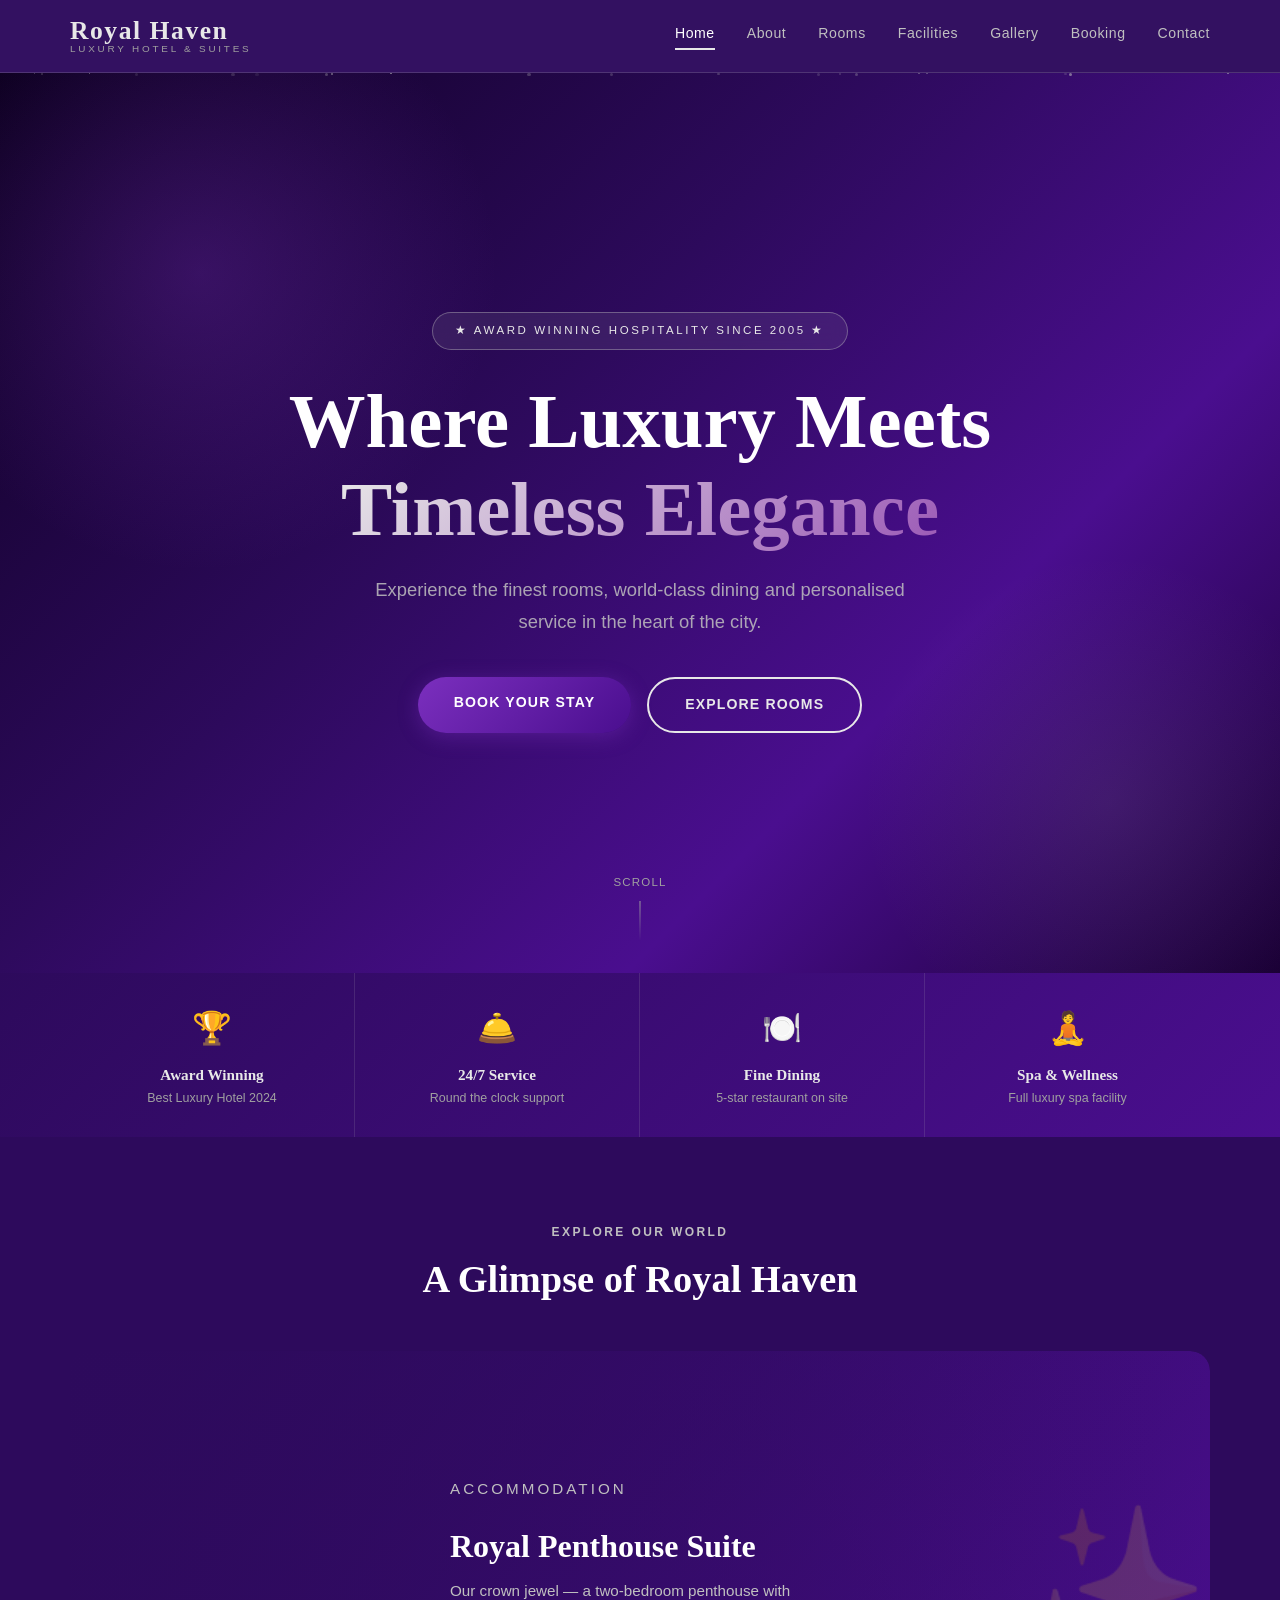
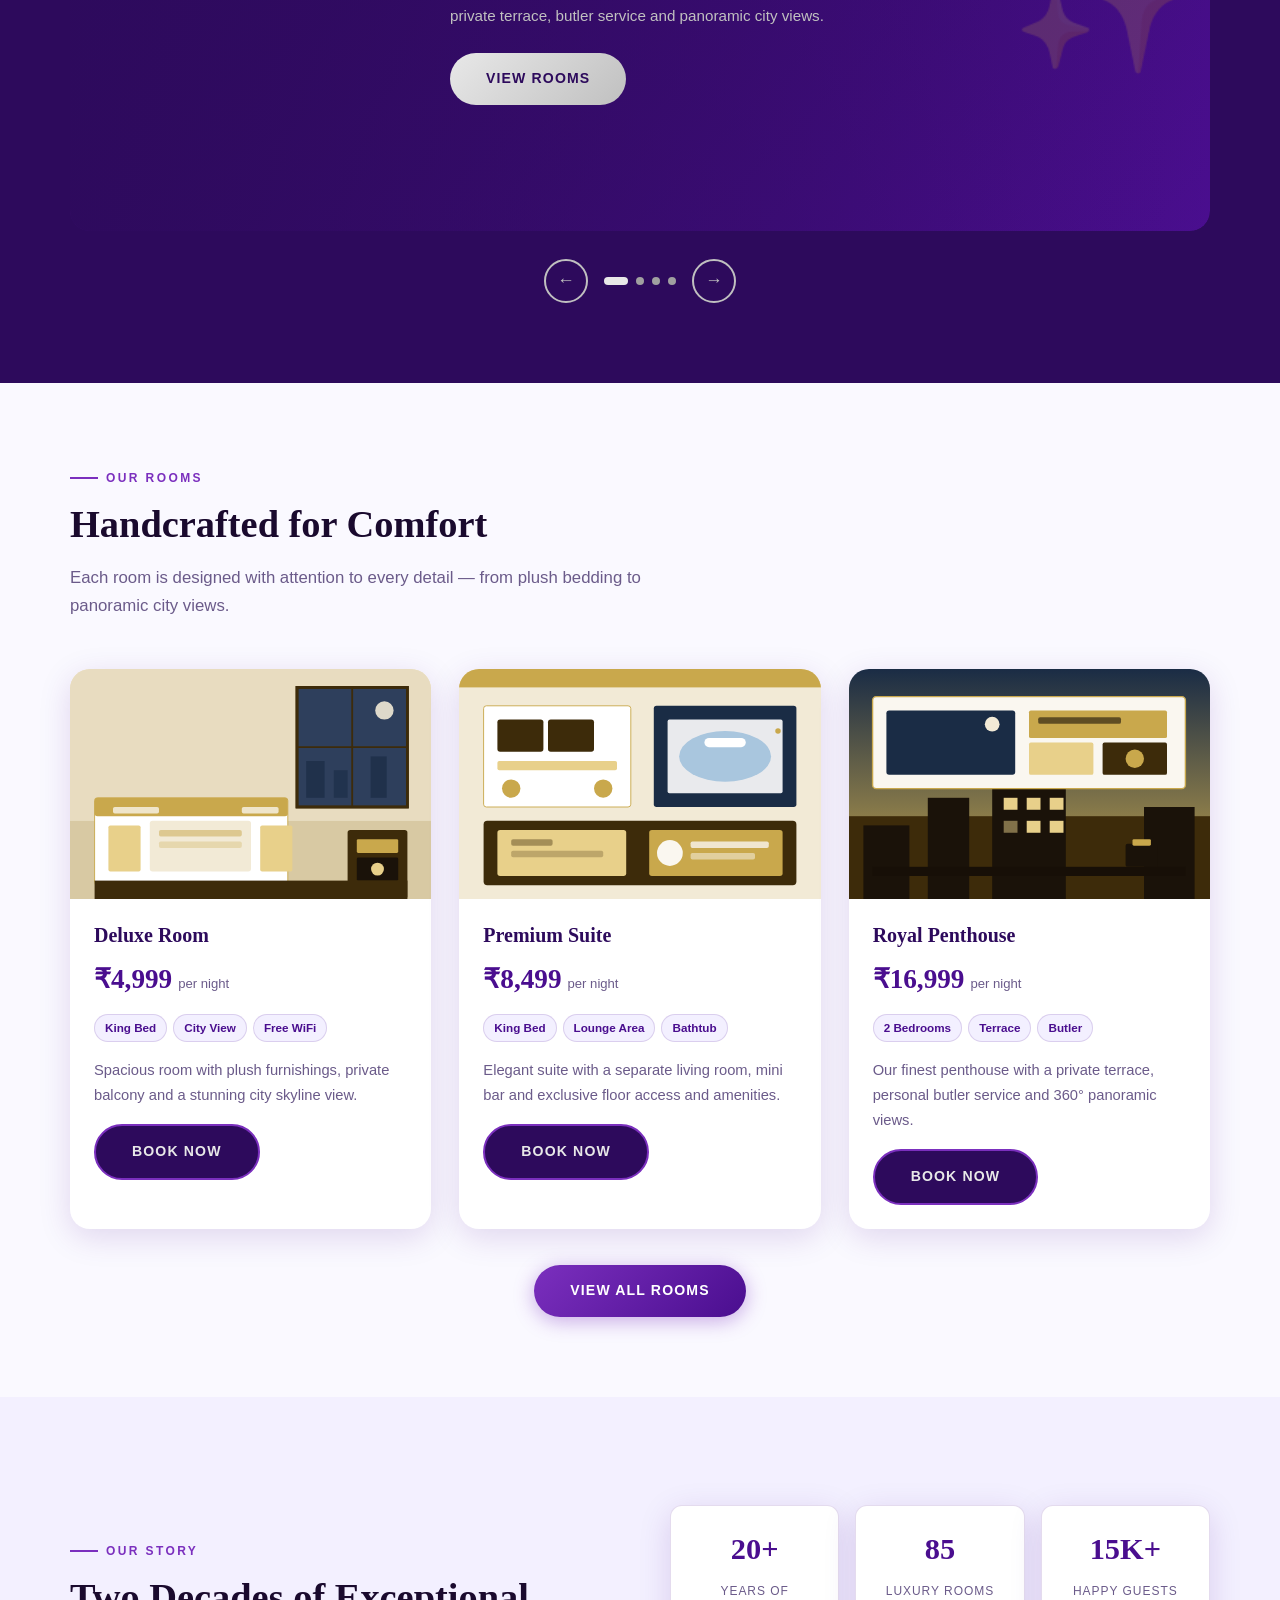
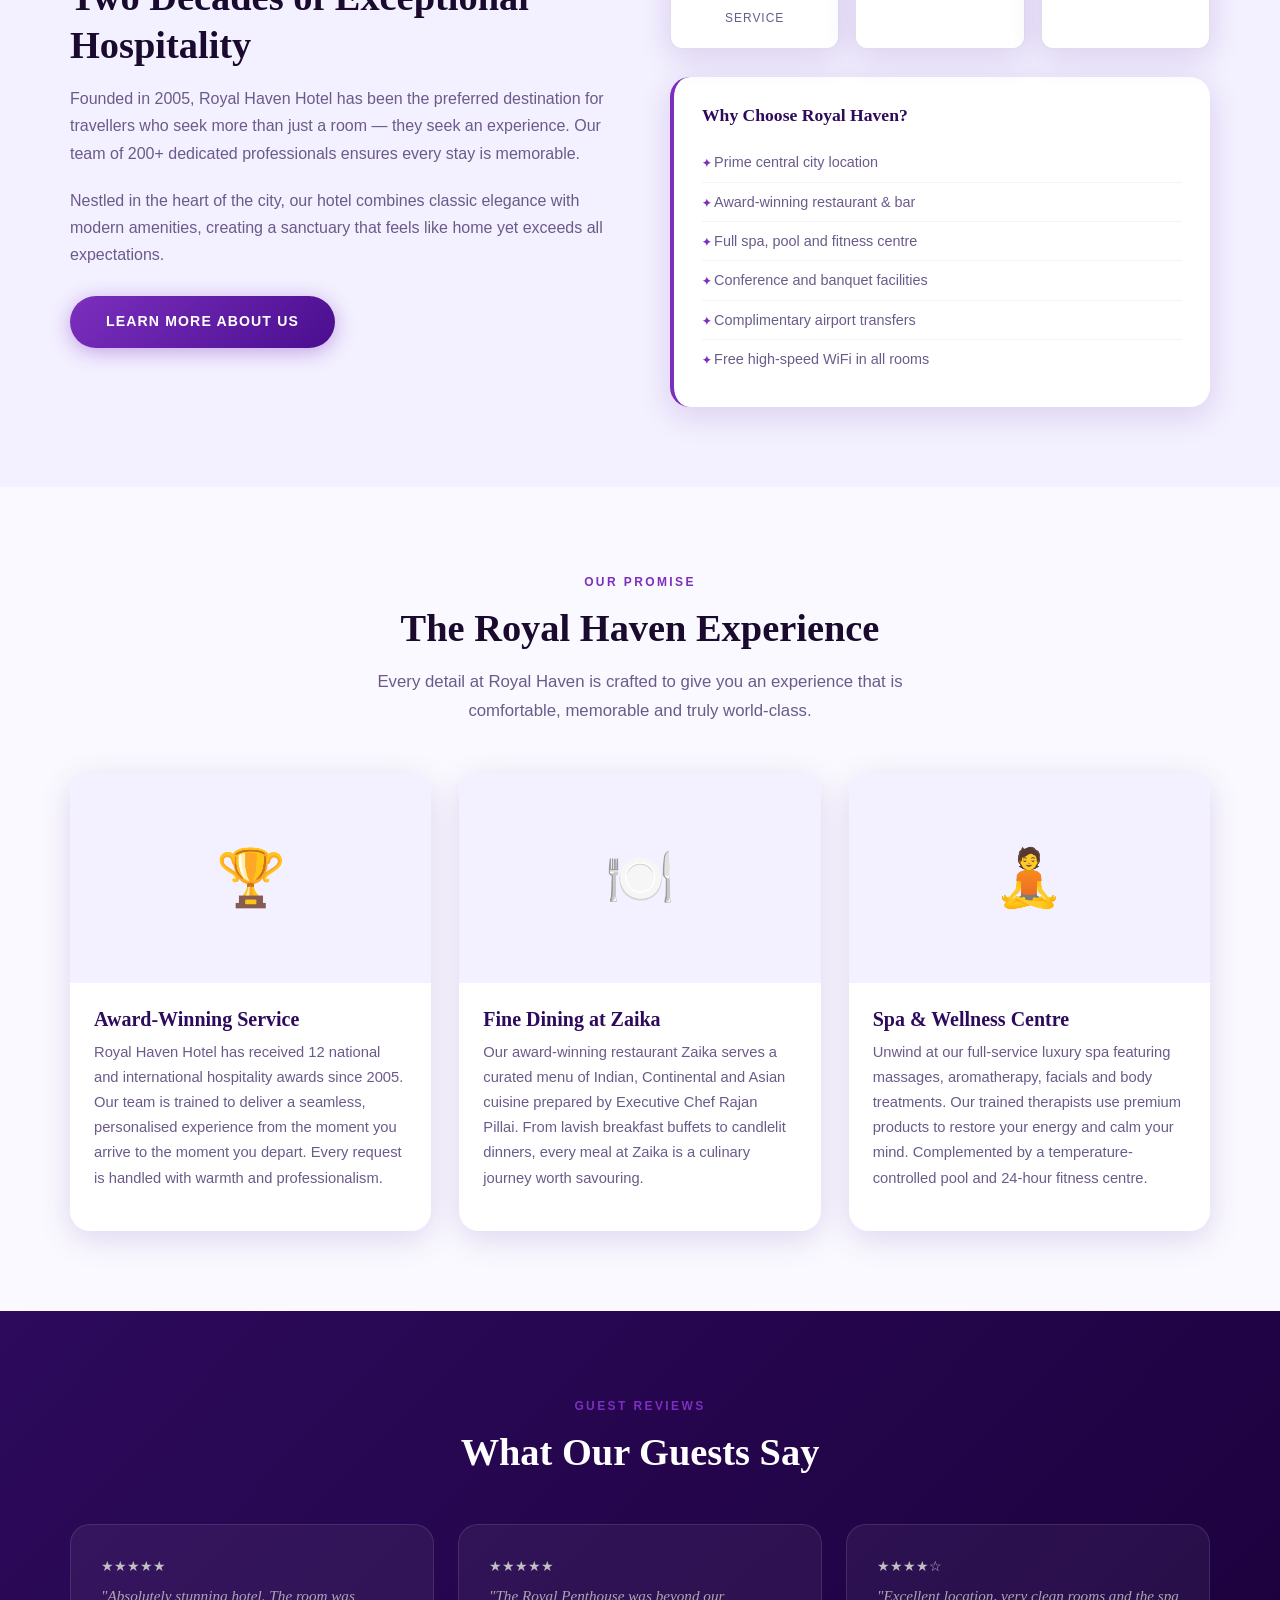
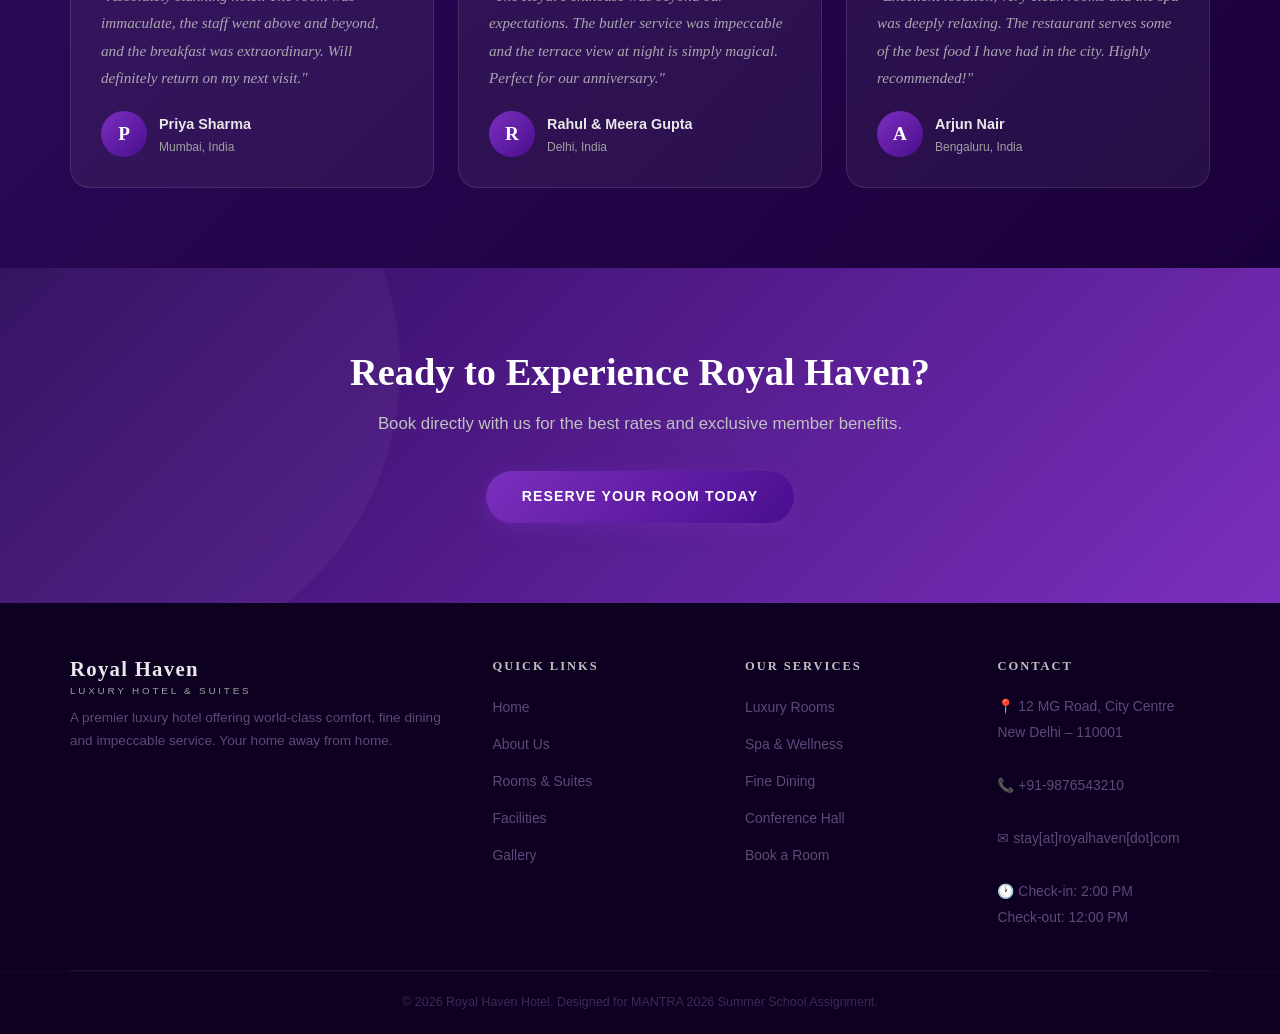
==== commit 1afbf558: "Replace tawk.to with Tidio AI chatbot" ====
--- a/index.html
+++ b/index.html
@@ -81,12 +81,12 @@
   <section class="slider-section">
     <div class="container">
       <div class="section-head center reveal">
-        <span class="section-label text-silver">Explore Our World</span>
+        <span class="section-label" style="color:var(--silver);">Explore Our World</span>
         <h2 class="section-title white-text">A Glimpse of Royal Haven</h2>
       </div>
       <div class="slider-wrapper reveal">
         <div class="slider-track">
-          <div class="slide slide-bg-1">
+          <div class="slide" style="background:linear-gradient(135deg,#2D0A5C,#4A0E8F);">
             <div class="slide-overlay"></div>
             <div class="slide-content">
               <p class="slide-label">Accommodation</p>
@@ -94,9 +94,9 @@
               <p>Our crown jewel — a two-bedroom penthouse with private terrace, butler service and panoramic city views.</p>
               <a class="btn btn-silver" href="rooms.html">View Rooms</a>
             </div>
-            <div class="slide-bg slide-bg-icon">✨</div>
-          </div>
-          <div class="slide slide-bg-2">
+            <div class="slide-bg" style="right:0;left:auto;font-size:10rem;opacity:0.15;">✨</div>
+          </div>
+          <div class="slide" style="background:linear-gradient(135deg,#1A003A,#2D0A5C);">
             <div class="slide-overlay"></div>
             <div class="slide-content">
               <p class="slide-label">Fine Dining</p>
@@ -104,9 +104,9 @@
               <p>Award-winning cuisine blending Indian flavours with contemporary international artistry by Chef Rajan Pillai.</p>
               <a class="btn btn-silver" href="facilities.html">Explore Dining</a>
             </div>
-            <div class="slide-bg slide-bg-icon">🍽️</div>
-          </div>
-          <div class="slide slide-bg-3">
+            <div class="slide-bg" style="right:0;left:auto;font-size:10rem;opacity:0.15;">🍽️</div>
+          </div>
+          <div class="slide" style="background:linear-gradient(135deg,#3D0080,#6B2FBE);">
             <div class="slide-overlay"></div>
             <div class="slide-content">
               <p class="slide-label">Wellness</p>
@@ -114,9 +114,9 @@
               <p>Rejuvenate your body and mind at our full-service spa with aromatherapy, massages and a temperature-controlled pool.</p>
               <a class="btn btn-silver" href="facilities.html">Discover Spa</a>
             </div>
-            <div class="slide-bg slide-bg-icon">🧖</div>
-          </div>
-          <div class="slide slide-bg-4">
+            <div class="slide-bg" style="right:0;left:auto;font-size:10rem;opacity:0.15;">🧖</div>
+          </div>
+          <div class="slide" style="background:linear-gradient(135deg,#0D0020,#2D0A5C);">
             <div class="slide-overlay"></div>
             <div class="slide-content">
               <p class="slide-label">Events</p>
@@ -124,19 +124,19 @@
               <p>Host up to 300 guests in our elegant banquet and conference hall, fully equipped with AV and catering services.</p>
               <a class="btn btn-silver" href="facilities.html">Plan an Event</a>
             </div>
-            <div class="slide-bg slide-bg-icon">🎪</div>
+            <div class="slide-bg" style="right:0;left:auto;font-size:10rem;opacity:0.15;">🎪</div>
           </div>
         </div>
       </div>
       <div class="slider-controls">
-        <button class="slider-btn" id="sliderPrev" aria-label="Previous slide">&#8592;</button>
+        <button class="slider-btn" id="sliderPrev">&#8592;</button>
         <div class="slider-dots">
-          <button class="slider-dot active" data-index="0" aria-label="Go to slide 1"></button>
-          <button class="slider-dot" data-index="1" aria-label="Go to slide 2"></button>
-          <button class="slider-dot" data-index="2" aria-label="Go to slide 3"></button>
-          <button class="slider-dot" data-index="3" aria-label="Go to slide 4"></button>
-        </div>
-        <button class="slider-btn" id="sliderNext" aria-label="Next slide">&#8594;</button>
+          <button class="slider-dot active" data-index="0"></button>
+          <button class="slider-dot" data-index="1"></button>
+          <button class="slider-dot" data-index="2"></button>
+          <button class="slider-dot" data-index="3"></button>
+        </div>
+        <button class="slider-btn" id="sliderNext">&#8594;</button>
       </div>
     </div>
   </section>
@@ -373,18 +373,9 @@
 </footer>
 
 <script src="script.js"></script>
-<!--Start of Tawk.to Script-->
-<script type="text/javascript">
-var Tawk_API=Tawk_API||{}, Tawk_LoadStart=new Date();
-(function(){
-var s1=document.createElement("script"),s0=document.getElementsByTagName("script")[0];
-s1.async=true;
-s1.src='https://embed.tawk.to/6a4649a1b539ed1d4853cb6d/1jsh8v8i3';
-s1.charset='UTF-8';
-s1.setAttribute('crossorigin','*');
-s0.parentNode.insertBefore(s1,s0);
-})();
-</script>
-<!--End of Tawk.to Script-->
+
+
+<!-- Tidio Live Chat & AI -->
+<script src="//code.tidio.co/iykqtmklfo7pcl8dj7mkjxnhz64a8ynp.js" async></script>
 </body>
-</html>+</html>
--- a/style.css
+++ b/style.css
@@ -93,7 +93,6 @@
 /* ---- Header ---- */
 .site-header {
   background: rgba(45,10,92,0.97);
-  -webkit-backdrop-filter: blur(12px);
   backdrop-filter: blur(12px);
   position: sticky;
   top: 0;
@@ -275,7 +274,6 @@
   padding: 8px 22px;
   border-radius: 30px;
   margin-bottom: 28px;
-  -webkit-backdrop-filter: blur(10px);
   backdrop-filter: blur(10px);
   animation: fadeInDown 0.8s ease both;
 }
@@ -472,15 +470,6 @@
   border: none;
 }
 .slider-dot.active { background: var(--silver-lt); width: 24px; border-radius: 4px; }
-
-.text-silver { color: var(--silver); }
-
-.slide-bg-1 { background: linear-gradient(135deg, #2D0A5C, #4A0E8F); }
-.slide-bg-2 { background: linear-gradient(135deg, #1A003A, #2D0A5C); }
-.slide-bg-3 { background: linear-gradient(135deg, #3D0080, #6B2FBE); }
-.slide-bg-4 { background: linear-gradient(135deg, #0D0020, #2D0A5C); }
-
-.slide-bg-icon { right: 0; left: auto; font-size: 10rem; opacity: 0.15; }
 
 /* ---- Cards ---- */
 .cards-grid { display: grid; grid-template-columns: repeat(3, 1fr); gap: 28px; }
@@ -947,4 +936,4 @@
   .slide-content     { padding: 0 30px; }
   .slide-content h3  { font-size: 1.5rem; }
   .features-grid-4   { grid-template-columns: repeat(2, 1fr); }
-}+}
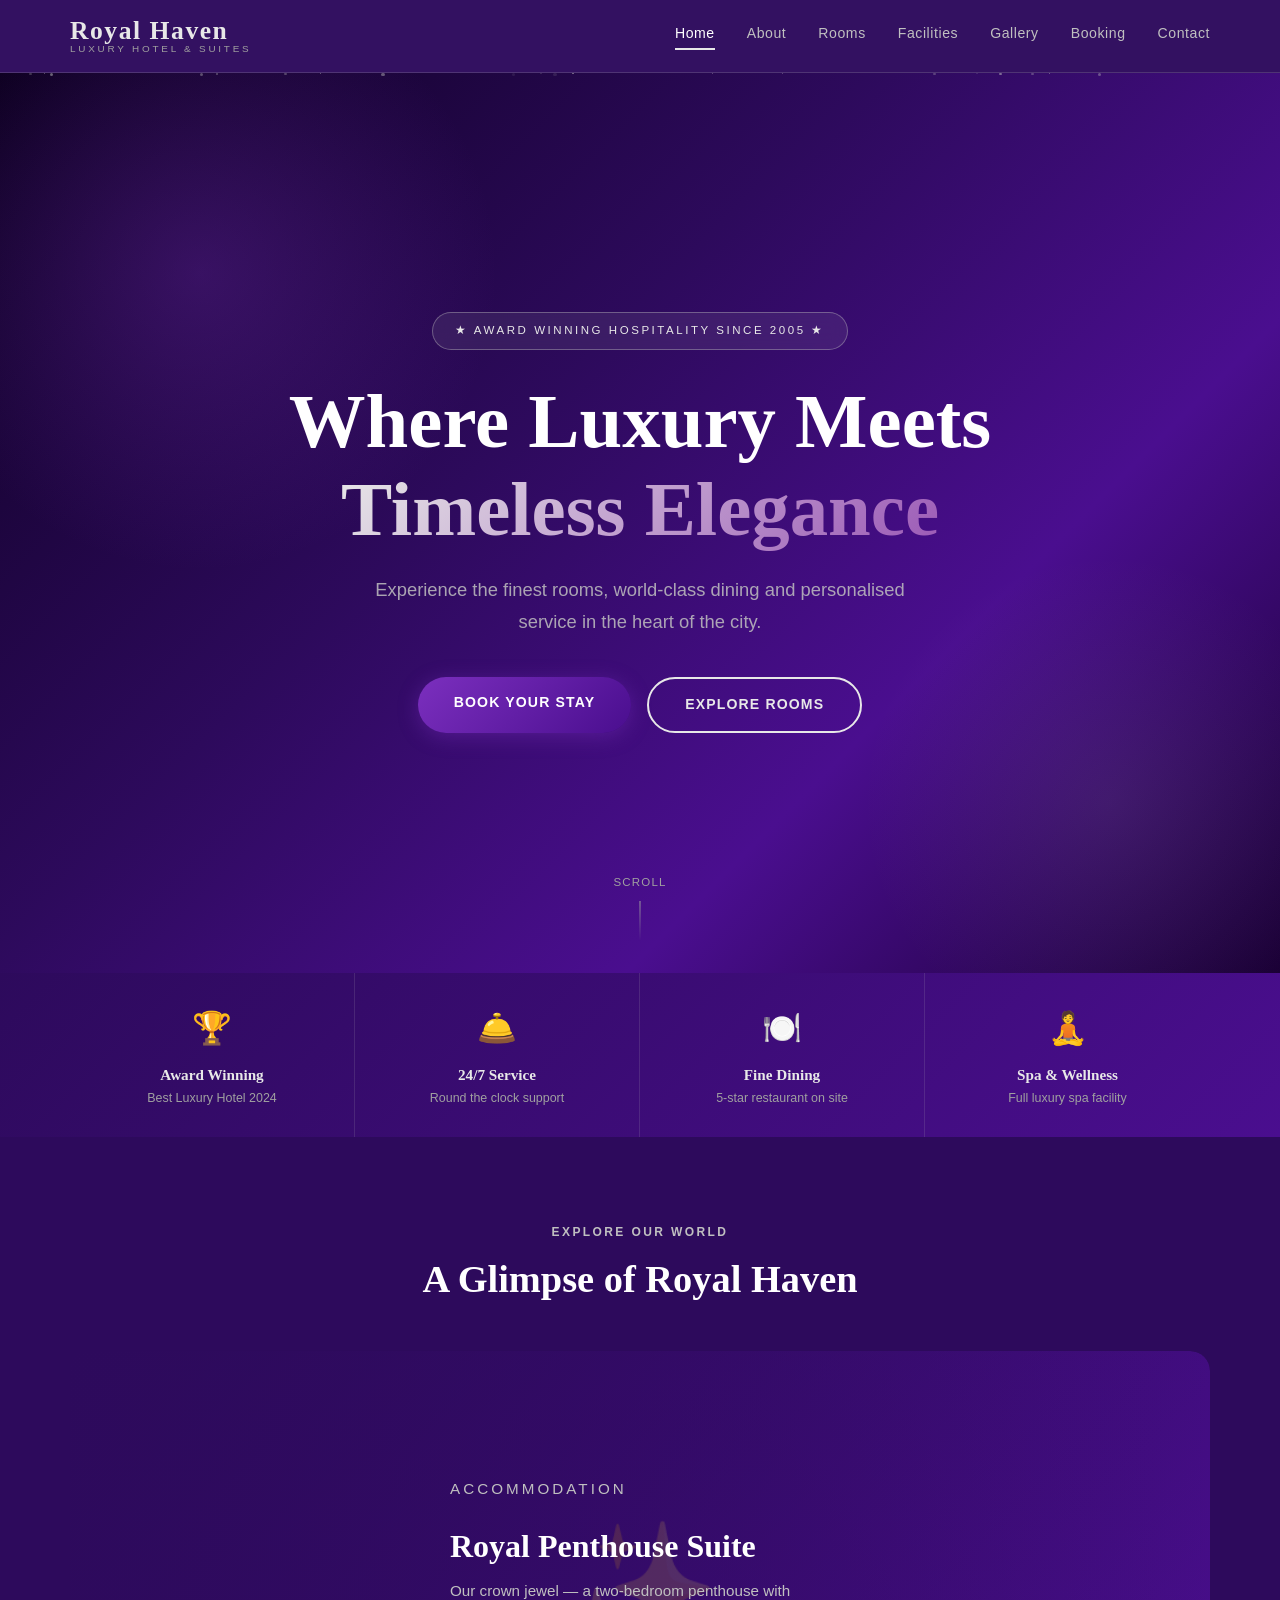
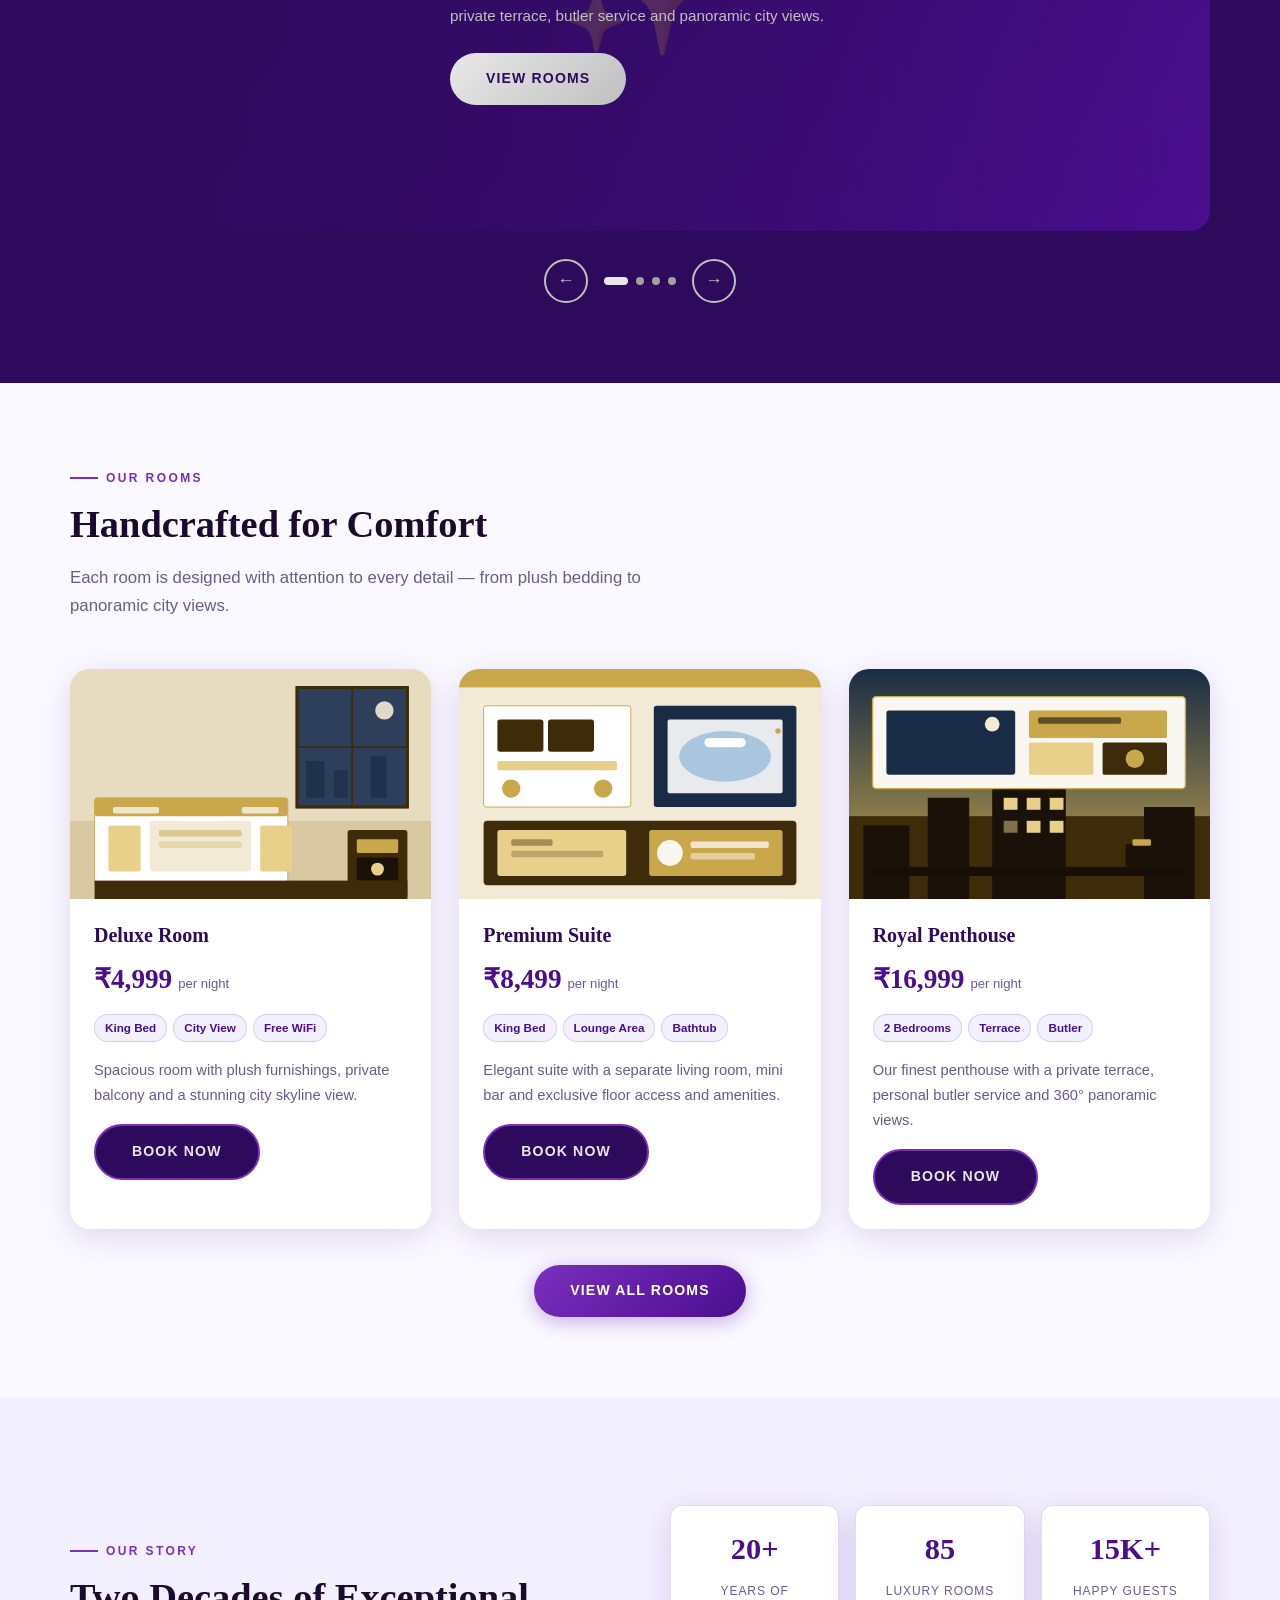
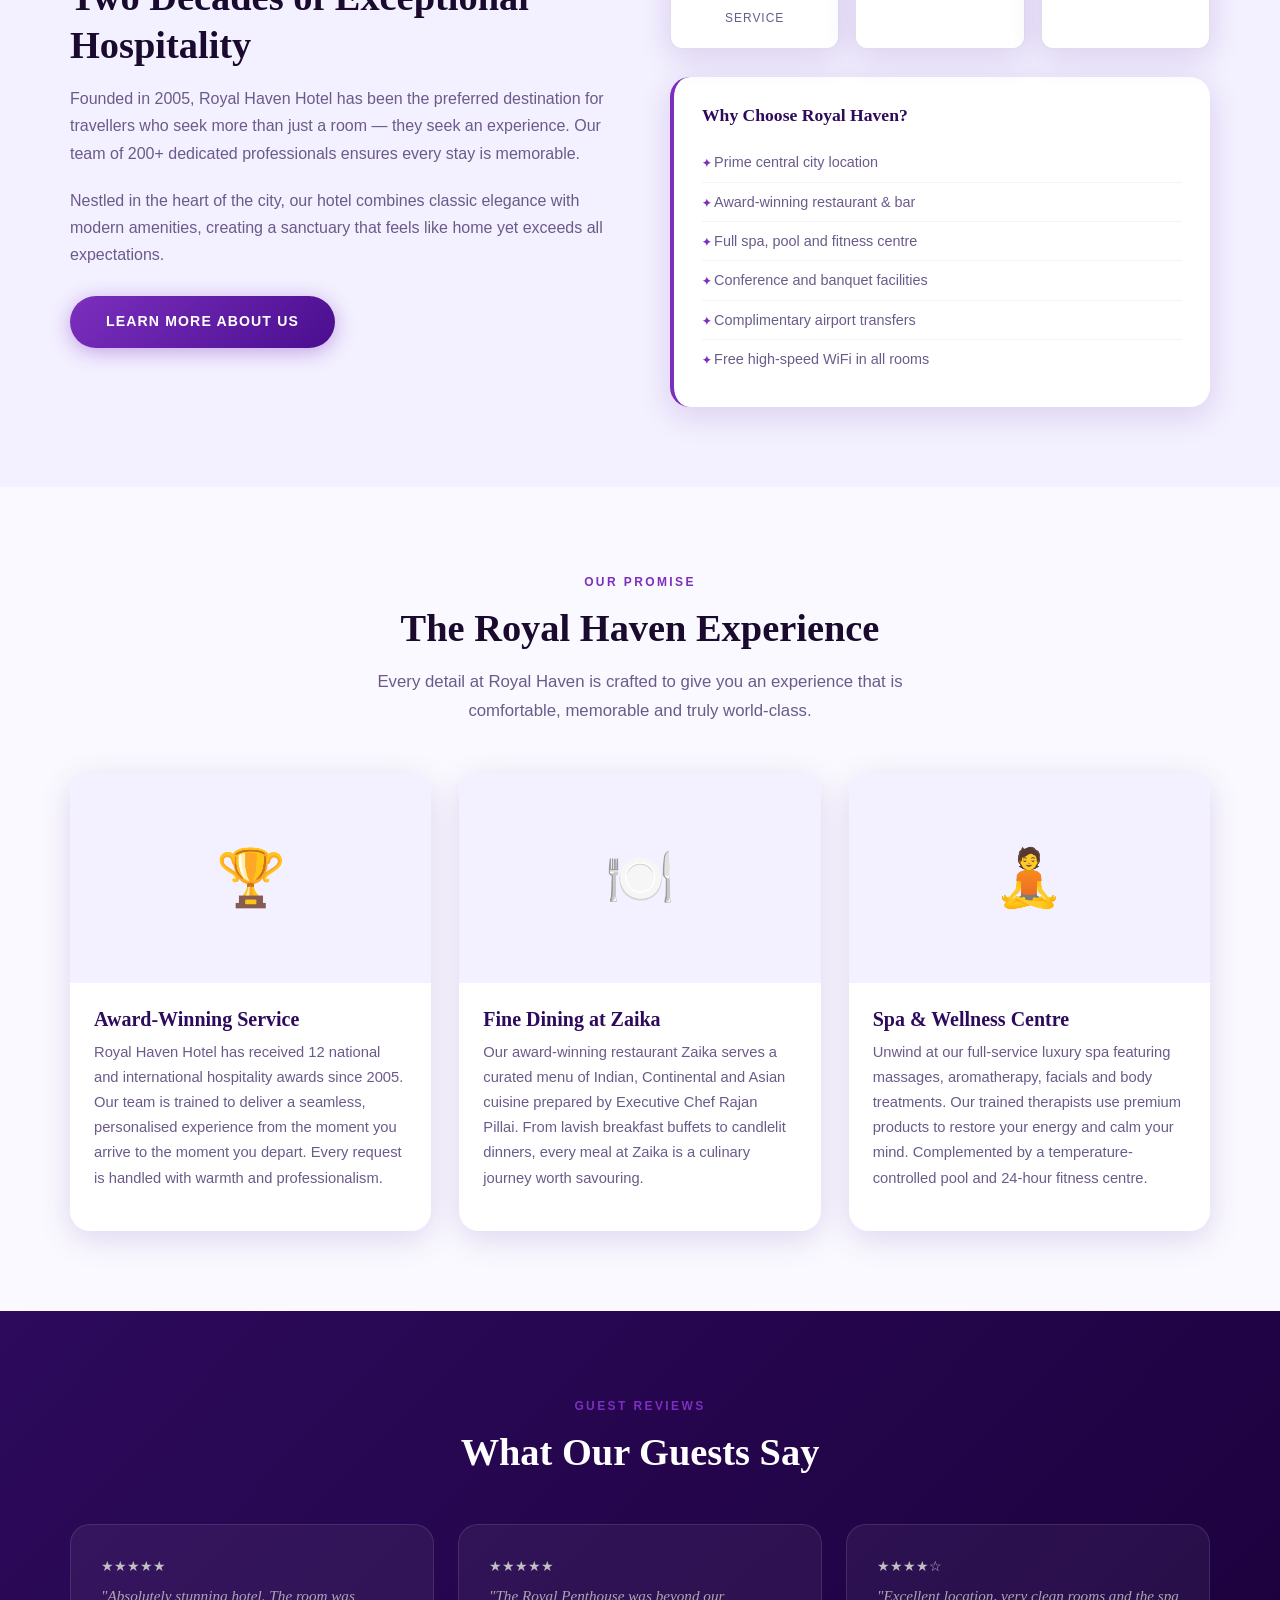
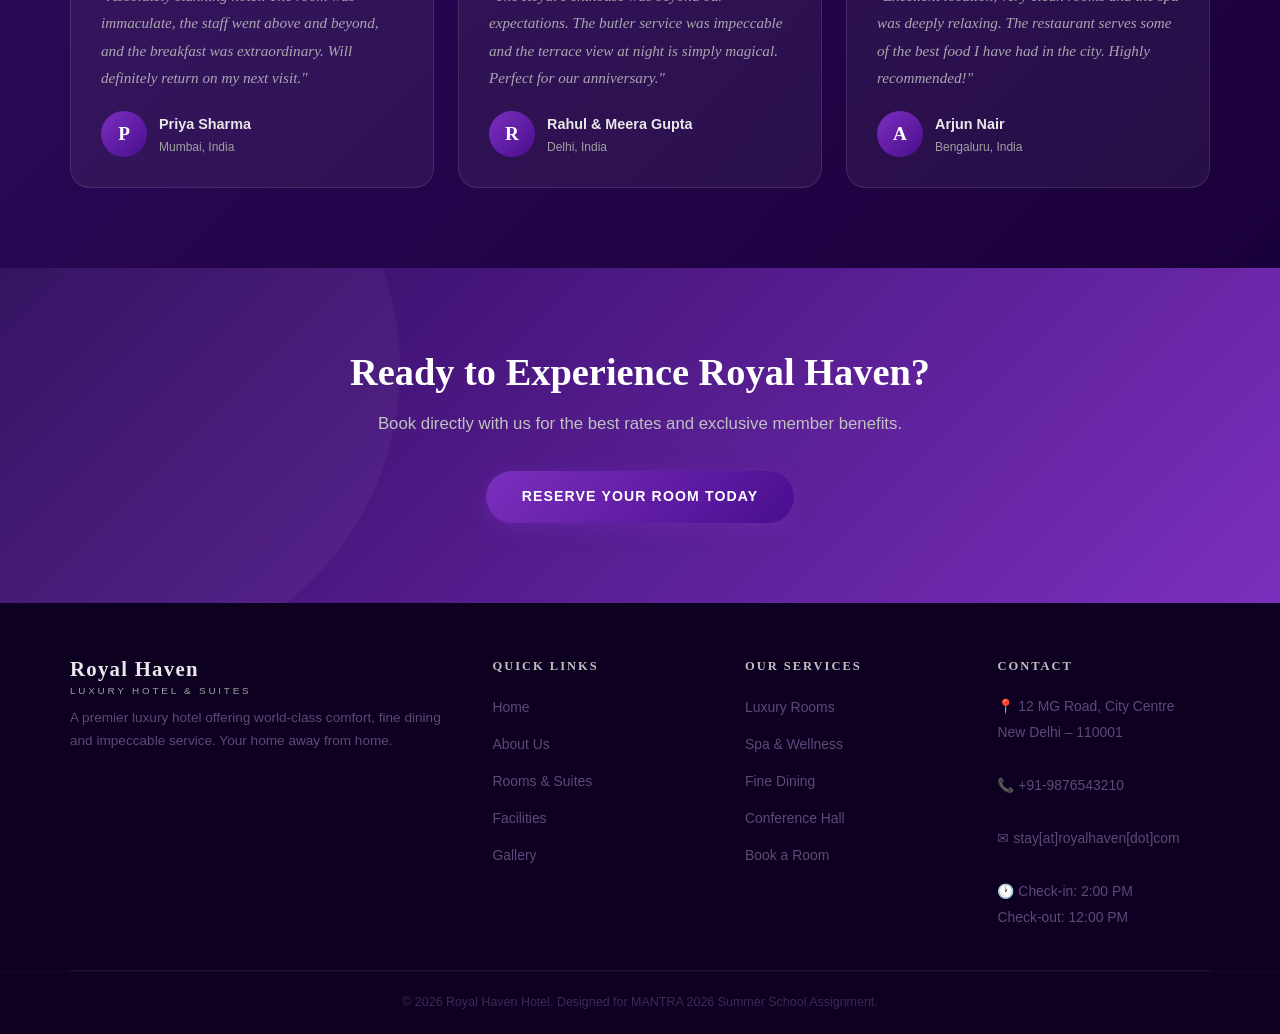
==== commit 8c84c6be: "Fix Safari backdrop-filter, remove slider inline styles, add button titles" ====
--- a/index.html
+++ b/index.html
@@ -81,12 +81,12 @@
   <section class="slider-section">
     <div class="container">
       <div class="section-head center reveal">
-        <span class="section-label" style="color:var(--silver);">Explore Our World</span>
+        <span class="section-label slider-label">Explore Our World</span>
         <h2 class="section-title white-text">A Glimpse of Royal Haven</h2>
       </div>
       <div class="slider-wrapper reveal">
         <div class="slider-track">
-          <div class="slide" style="background:linear-gradient(135deg,#2D0A5C,#4A0E8F);">
+          <div class="slide slide-1">
             <div class="slide-overlay"></div>
             <div class="slide-content">
               <p class="slide-label">Accommodation</p>
@@ -94,9 +94,9 @@
               <p>Our crown jewel — a two-bedroom penthouse with private terrace, butler service and panoramic city views.</p>
               <a class="btn btn-silver" href="rooms.html">View Rooms</a>
             </div>
-            <div class="slide-bg" style="right:0;left:auto;font-size:10rem;opacity:0.15;">✨</div>
-          </div>
-          <div class="slide" style="background:linear-gradient(135deg,#1A003A,#2D0A5C);">
+            <div class="slide-bg slide-bg-right">✨</div>
+          </div>
+          <div class="slide slide-2">
             <div class="slide-overlay"></div>
             <div class="slide-content">
               <p class="slide-label">Fine Dining</p>
@@ -104,9 +104,9 @@
               <p>Award-winning cuisine blending Indian flavours with contemporary international artistry by Chef Rajan Pillai.</p>
               <a class="btn btn-silver" href="facilities.html">Explore Dining</a>
             </div>
-            <div class="slide-bg" style="right:0;left:auto;font-size:10rem;opacity:0.15;">🍽️</div>
-          </div>
-          <div class="slide" style="background:linear-gradient(135deg,#3D0080,#6B2FBE);">
+            <div class="slide-bg slide-bg-right">🍽️</div>
+          </div>
+          <div class="slide slide-3">
             <div class="slide-overlay"></div>
             <div class="slide-content">
               <p class="slide-label">Wellness</p>
@@ -114,9 +114,9 @@
               <p>Rejuvenate your body and mind at our full-service spa with aromatherapy, massages and a temperature-controlled pool.</p>
               <a class="btn btn-silver" href="facilities.html">Discover Spa</a>
             </div>
-            <div class="slide-bg" style="right:0;left:auto;font-size:10rem;opacity:0.15;">🧖</div>
-          </div>
-          <div class="slide" style="background:linear-gradient(135deg,#0D0020,#2D0A5C);">
+            <div class="slide-bg slide-bg-right">🧖</div>
+          </div>
+          <div class="slide slide-4">
             <div class="slide-overlay"></div>
             <div class="slide-content">
               <p class="slide-label">Events</p>
@@ -124,19 +124,19 @@
               <p>Host up to 300 guests in our elegant banquet and conference hall, fully equipped with AV and catering services.</p>
               <a class="btn btn-silver" href="facilities.html">Plan an Event</a>
             </div>
-            <div class="slide-bg" style="right:0;left:auto;font-size:10rem;opacity:0.15;">🎪</div>
+            <div class="slide-bg slide-bg-right">🎪</div>
           </div>
         </div>
       </div>
       <div class="slider-controls">
-        <button class="slider-btn" id="sliderPrev">&#8592;</button>
+        <button class="slider-btn" id="sliderPrev" title="Previous slide" aria-label="Previous slide">&#8592;</button>
         <div class="slider-dots">
-          <button class="slider-dot active" data-index="0"></button>
-          <button class="slider-dot" data-index="1"></button>
-          <button class="slider-dot" data-index="2"></button>
-          <button class="slider-dot" data-index="3"></button>
-        </div>
-        <button class="slider-btn" id="sliderNext">&#8594;</button>
+          <button class="slider-dot active" data-index="0" title="Slide 1" aria-label="Go to slide 1"></button>
+          <button class="slider-dot" data-index="1" title="Slide 2" aria-label="Go to slide 2"></button>
+          <button class="slider-dot" data-index="2" title="Slide 3" aria-label="Go to slide 3"></button>
+          <button class="slider-dot" data-index="3" title="Slide 4" aria-label="Go to slide 4"></button>
+        </div>
+        <button class="slider-btn" id="sliderNext" title="Next slide" aria-label="Next slide">&#8594;</button>
       </div>
     </div>
   </section>
@@ -376,6 +376,6 @@
 
 
 <!-- Tidio Live Chat & AI -->
-<script src="//code.tidio.co/iykqtmklfo7pcl8dj7mkjxnhz64a8ynp.js" async></script>
+<script src="https://code.tidio.co/iykqtmklfo7pcl8dj7mkjxnhz64a8ynp.js" async></script>
 </body>
-</html>
+</html>
--- a/style.css
+++ b/style.css
@@ -93,6 +93,7 @@
 /* ---- Header ---- */
 .site-header {
   background: rgba(45,10,92,0.97);
+  -webkit-backdrop-filter: blur(12px);
   backdrop-filter: blur(12px);
   position: sticky;
   top: 0;
@@ -393,6 +394,14 @@
 .feature-icon { font-size: 2rem; margin-bottom: 10px; }
 .feature-item h4 { color: var(--silver-lt); font-size: 0.95rem; margin-bottom: 4px; }
 .feature-item p { color: var(--silver-dk); font-size: 0.78rem; font-family: Arial, sans-serif; }
+
+/* ---- Slider backgrounds ---- */
+.slider-label { color: var(--silver); }
+.slide-1 { background: linear-gradient(135deg, #2D0A5C, #4A0E8F); }
+.slide-2 { background: linear-gradient(135deg, #1A003A, #2D0A5C); }
+.slide-3 { background: linear-gradient(135deg, #3D0080, #6B2FBE); }
+.slide-4 { background: linear-gradient(135deg, #0D0020, #2D0A5C); }
+.slide-bg-right { right: 0; left: auto; font-size: 10rem; opacity: 0.15; }
 
 /* ---- Slider ---- */
 .slider-section { background: var(--purple-dk); padding: 80px 0; overflow: hidden; }
@@ -936,4 +945,4 @@
   .slide-content     { padding: 0 30px; }
   .slide-content h3  { font-size: 1.5rem; }
   .features-grid-4   { grid-template-columns: repeat(2, 1fr); }
-}
+}
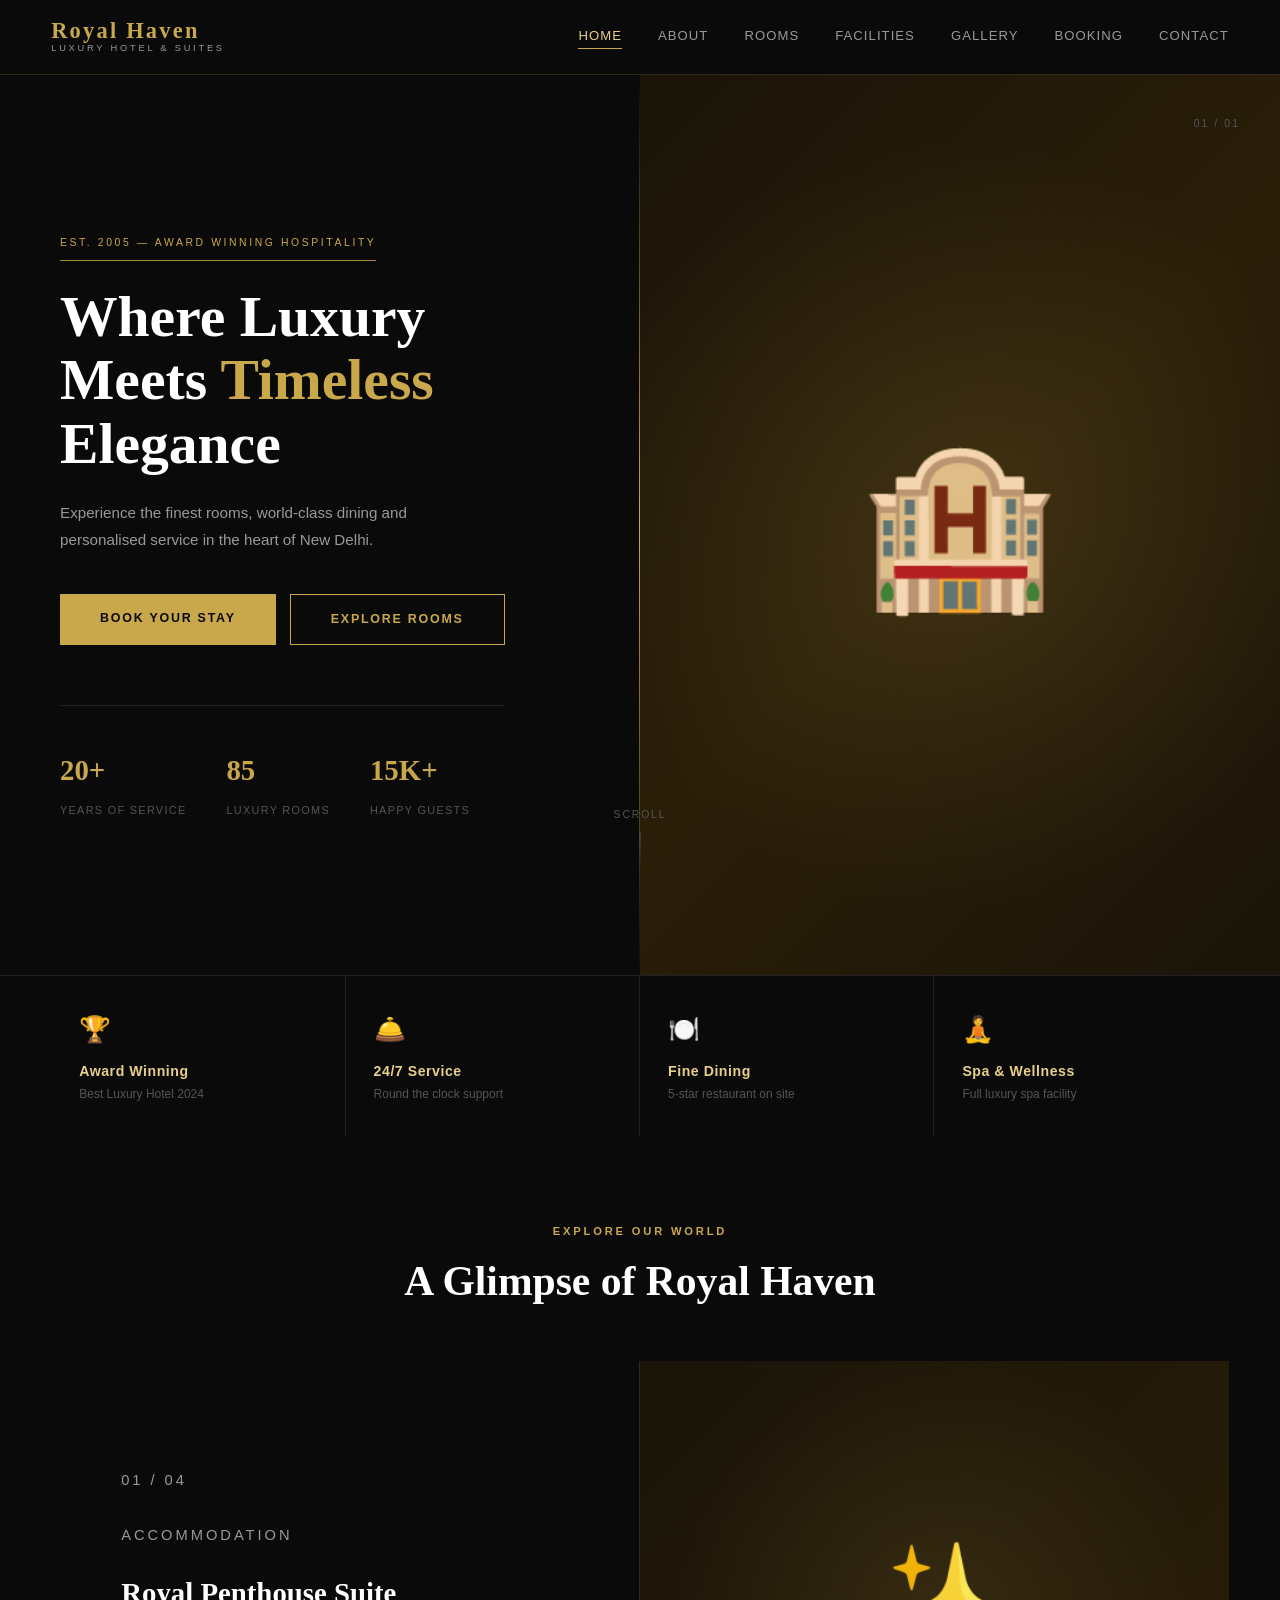
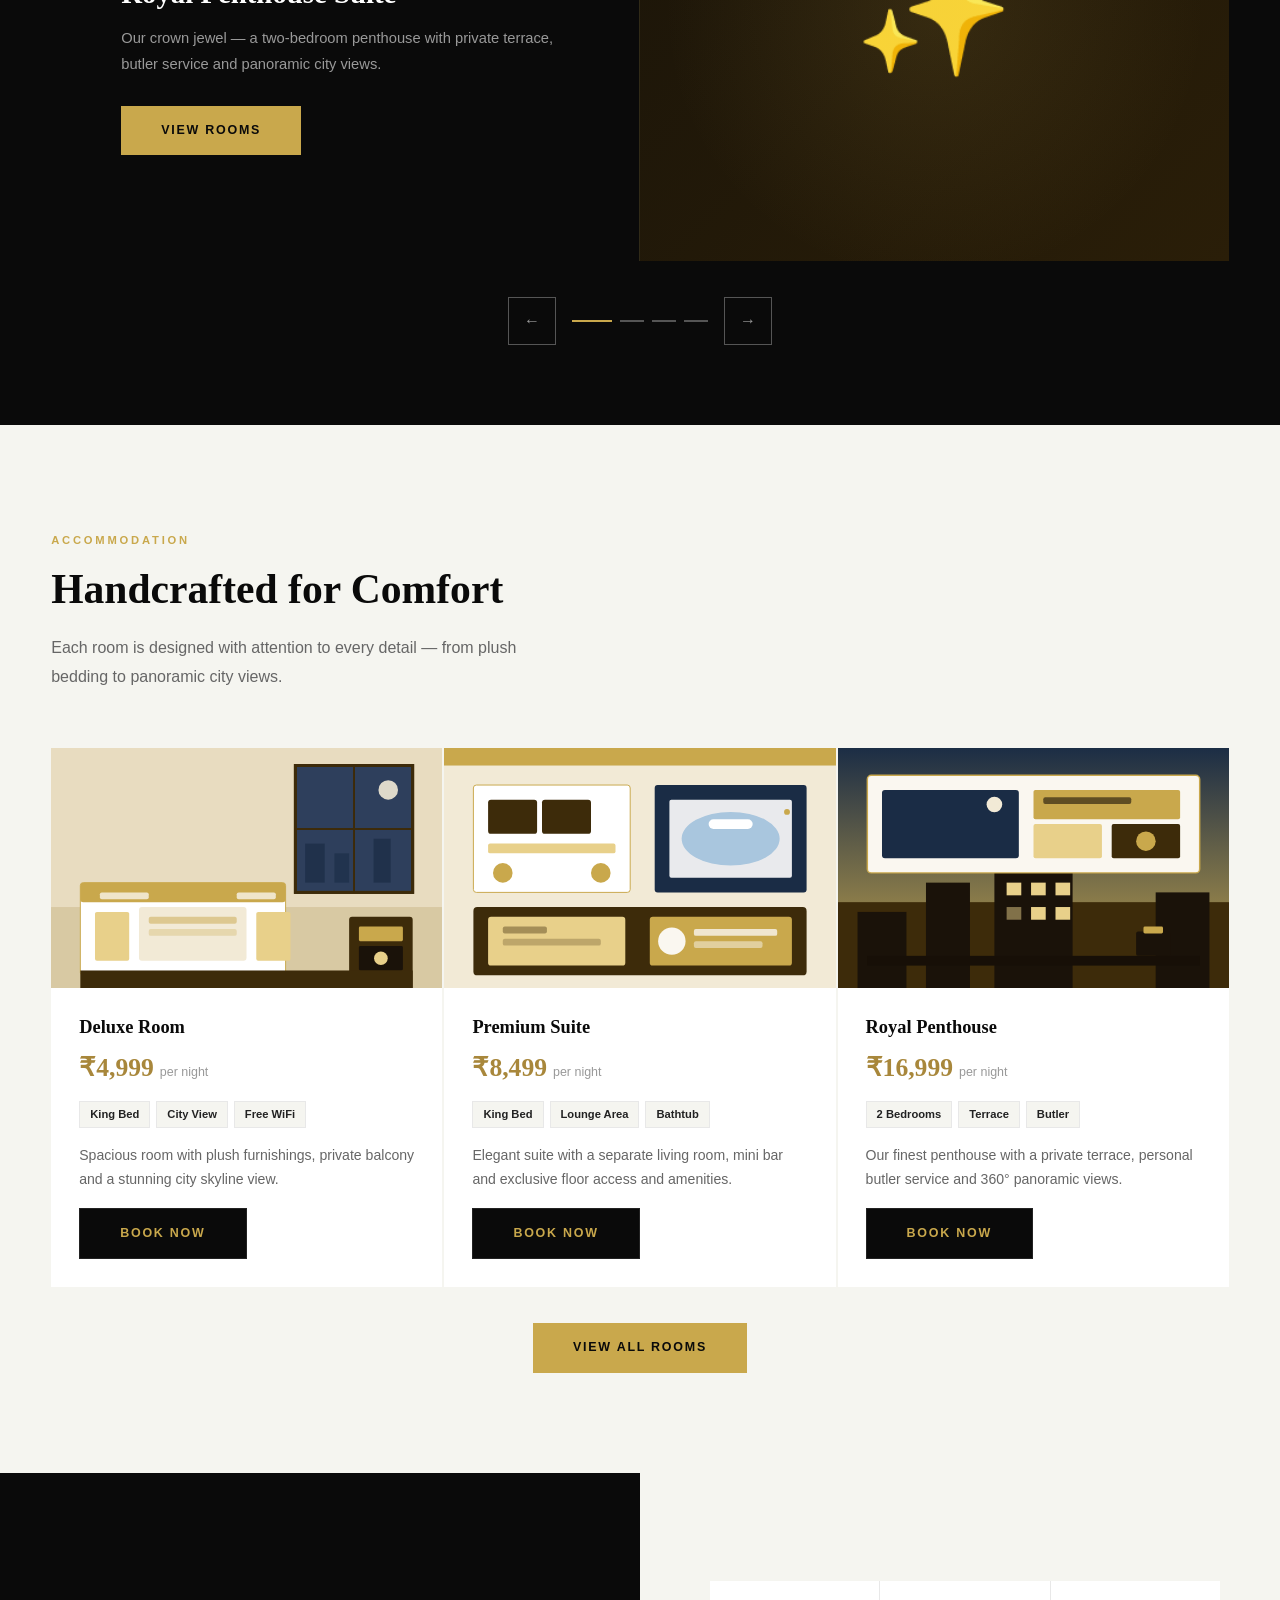
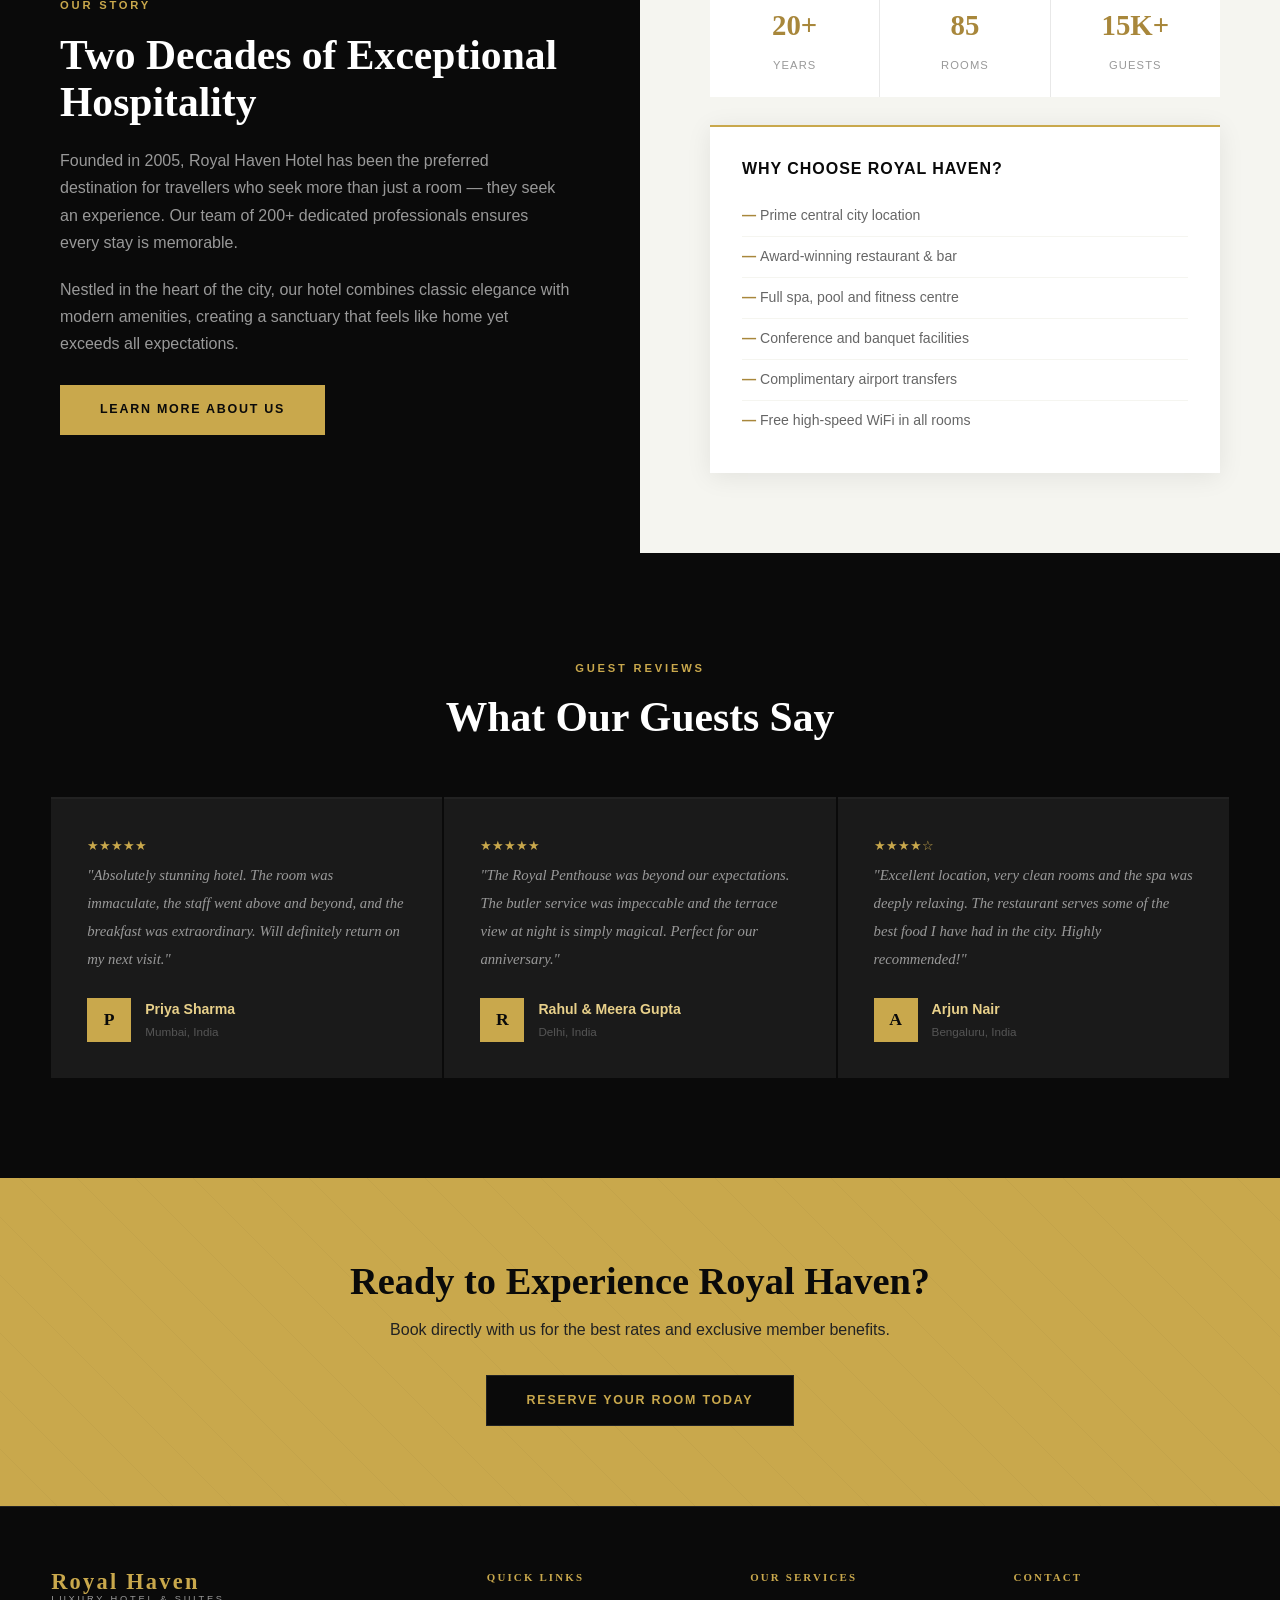
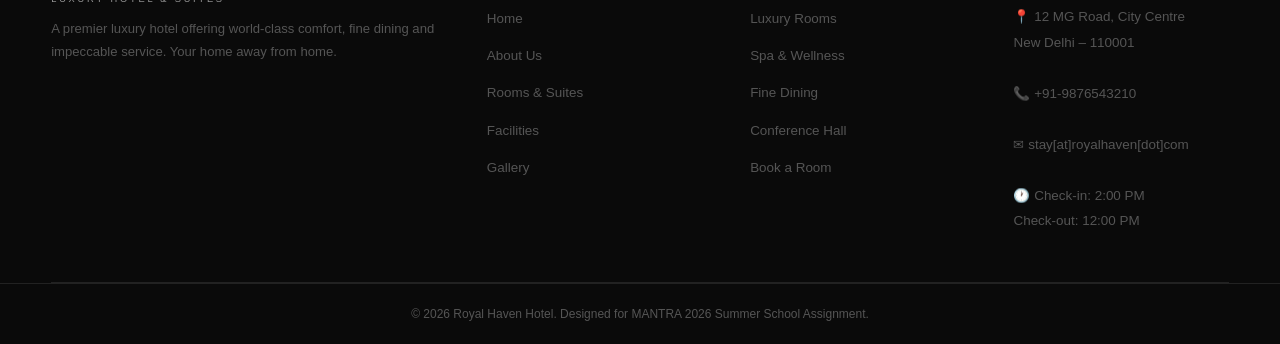
==== commit c3ec3e2c: "Redesign: Midnight Black Gold minimalist split-screen layout" ====
--- a/index.html
+++ b/index.html
@@ -12,7 +12,6 @@
 </head>
 <body>
 
-<!-- HEADER -->
 <header class="site-header">
   <div class="container header-inner">
     <a class="logo" href="index.html">
@@ -34,17 +33,36 @@
 
 <main>
 
-  <!-- HERO -->
+  <!-- HERO SPLIT SCREEN -->
   <section class="hero">
-    <div class="hero-particles"></div>
-    <div class="container hero-content">
-      <span class="hero-badge">★ Award Winning Hospitality Since 2005 ★</span>
-      <h1>Where Luxury Meets<br><span>Timeless Elegance</span></h1>
-      <p>Experience the finest rooms, world-class dining and personalised service in the heart of the city.</p>
-      <div class="hero-btns">
-        <a class="btn btn-primary" href="booking.html">Book Your Stay</a>
-        <a class="btn btn-outline" href="rooms.html">Explore Rooms</a>
-      </div>
+    <div class="hero-left">
+      <div class="hero-content">
+        <span class="hero-badge">Est. 2005 — Award Winning Hospitality</span>
+        <h1>Where Luxury<br>Meets <span>Timeless</span><br>Elegance</h1>
+        <p class="hero-desc">Experience the finest rooms, world-class dining and personalised service in the heart of New Delhi.</p>
+        <div class="hero-btns">
+          <a class="btn btn-gold" href="booking.html">Book Your Stay</a>
+          <a class="btn btn-outline" href="rooms.html">Explore Rooms</a>
+        </div>
+        <div class="hero-stats">
+          <div>
+            <span class="hero-stat-num">20+</span>
+            <span class="hero-stat-label">Years of Service</span>
+          </div>
+          <div>
+            <span class="hero-stat-num">85</span>
+            <span class="hero-stat-label">Luxury Rooms</span>
+          </div>
+          <div>
+            <span class="hero-stat-num">15K+</span>
+            <span class="hero-stat-label">Happy Guests</span>
+          </div>
+        </div>
+      </div>
+    </div>
+    <div class="hero-right">
+      <span class="hero-number">01 / 01</span>
+      🏨
     </div>
     <div class="hero-scroll">Scroll</div>
   </section>
@@ -87,44 +105,52 @@
       <div class="slider-wrapper reveal">
         <div class="slider-track">
           <div class="slide slide-1">
-            <div class="slide-overlay"></div>
-            <div class="slide-content">
-              <p class="slide-label">Accommodation</p>
-              <h3>Royal Penthouse Suite</h3>
-              <p>Our crown jewel — a two-bedroom penthouse with private terrace, butler service and panoramic city views.</p>
-              <a class="btn btn-silver" href="rooms.html">View Rooms</a>
-            </div>
-            <div class="slide-bg slide-bg-right">✨</div>
+            <div class="slide-content-wrap">
+              <div>
+                <p class="slide-num">01 / 04</p>
+                <p class="slide-label">Accommodation</p>
+                <h3>Royal Penthouse Suite</h3>
+                <p>Our crown jewel — a two-bedroom penthouse with private terrace, butler service and panoramic city views.</p>
+                <a class="btn btn-gold" href="rooms.html">View Rooms</a>
+              </div>
+            </div>
+            <div class="slide-visual">✨</div>
           </div>
           <div class="slide slide-2">
-            <div class="slide-overlay"></div>
-            <div class="slide-content">
-              <p class="slide-label">Fine Dining</p>
-              <h3>Zaika Restaurant</h3>
-              <p>Award-winning cuisine blending Indian flavours with contemporary international artistry by Chef Rajan Pillai.</p>
-              <a class="btn btn-silver" href="facilities.html">Explore Dining</a>
-            </div>
-            <div class="slide-bg slide-bg-right">🍽️</div>
+            <div class="slide-content-wrap">
+              <div>
+                <p class="slide-num">02 / 04</p>
+                <p class="slide-label">Fine Dining</p>
+                <h3>Zaika Restaurant</h3>
+                <p>Award-winning cuisine blending Indian flavours with contemporary international artistry by Chef Rajan Pillai.</p>
+                <a class="btn btn-gold" href="facilities.html">Explore Dining</a>
+              </div>
+            </div>
+            <div class="slide-visual">🍽️</div>
           </div>
           <div class="slide slide-3">
-            <div class="slide-overlay"></div>
-            <div class="slide-content">
-              <p class="slide-label">Wellness</p>
-              <h3>Luxury Spa &amp; Pool</h3>
-              <p>Rejuvenate your body and mind at our full-service spa with aromatherapy, massages and a temperature-controlled pool.</p>
-              <a class="btn btn-silver" href="facilities.html">Discover Spa</a>
-            </div>
-            <div class="slide-bg slide-bg-right">🧖</div>
+            <div class="slide-content-wrap">
+              <div>
+                <p class="slide-num">03 / 04</p>
+                <p class="slide-label">Wellness</p>
+                <h3>Luxury Spa &amp; Pool</h3>
+                <p>Rejuvenate your body and mind at our full-service spa with aromatherapy, massages and a temperature-controlled pool.</p>
+                <a class="btn btn-gold" href="facilities.html">Discover Spa</a>
+              </div>
+            </div>
+            <div class="slide-visual">🧖</div>
           </div>
           <div class="slide slide-4">
-            <div class="slide-overlay"></div>
-            <div class="slide-content">
-              <p class="slide-label">Events</p>
-              <h3>Grand Conference Hall</h3>
-              <p>Host up to 300 guests in our elegant banquet and conference hall, fully equipped with AV and catering services.</p>
-              <a class="btn btn-silver" href="facilities.html">Plan an Event</a>
-            </div>
-            <div class="slide-bg slide-bg-right">🎪</div>
+            <div class="slide-content-wrap">
+              <div>
+                <p class="slide-num">04 / 04</p>
+                <p class="slide-label">Events</p>
+                <h3>Grand Conference Hall</h3>
+                <p>Host up to 300 guests in our elegant banquet and conference hall, fully equipped with AV and catering services.</p>
+                <a class="btn btn-gold" href="facilities.html">Plan an Event</a>
+              </div>
+            </div>
+            <div class="slide-visual">🎪</div>
           </div>
         </div>
       </div>
@@ -145,7 +171,7 @@
   <section class="section">
     <div class="container">
       <div class="section-head reveal">
-        <span class="section-label">Our Rooms</span>
+        <span class="section-label">Accommodation</span>
         <h2 class="section-title">Handcrafted for Comfort</h2>
         <p class="section-sub">Each room is designed with attention to every detail — from plush bedding to panoramic city views.</p>
       </div>
@@ -202,81 +228,47 @@
     </div>
   </section>
 
-  <!-- ABOUT SNIPPET -->
-  <section class="section section-warm">
-    <div class="container">
-      <div class="about-grid">
-        <div>
-          <span class="section-label">Our Story</span>
-          <h2 class="section-title">Two Decades of Exceptional Hospitality</h2>
-          <p class="text-muted-ar mb-20">Founded in 2005, Royal Haven Hotel has been the preferred destination for travellers who seek more than just a room — they seek an experience. Our team of 200+ dedicated professionals ensures every stay is memorable.</p>
-          <p class="text-muted-ar mb-28">Nestled in the heart of the city, our hotel combines classic elegance with modern amenities, creating a sanctuary that feels like home yet exceeds all expectations.</p>
-          <a class="btn btn-gold" href="about.html">Learn More About Us</a>
-        </div>
-        <div>
-          <div class="stat-row">
-            <div class="stat-box">
-              <span class="stat-num">20+</span>
-              <span class="stat-label">Years of Service</span>
-            </div>
-            <div class="stat-box">
-              <span class="stat-num">85</span>
-              <span class="stat-label">Luxury Rooms</span>
-            </div>
-            <div class="stat-box">
-              <span class="stat-num">15K+</span>
-              <span class="stat-label">Happy Guests</span>
-            </div>
-          </div>
-          <div class="info-box mt-0">
-            <h3>Why Choose Royal Haven?</h3>
-            <ul>
-              <li>Prime central city location</li>
-              <li>Award-winning restaurant &amp; bar</li>
-              <li>Full spa, pool and fitness centre</li>
-              <li>Conference and banquet facilities</li>
-              <li>Complimentary airport transfers</li>
-              <li>Free high-speed WiFi in all rooms</li>
-            </ul>
-          </div>
-        </div>
-      </div>
-    </div>
-  </section>
-
-  <!-- EXTRA CONTENT FOR SEO -->
-  <section class="section">
-    <div class="container">
-      <div class="section-head center">
-        <span class="section-label">Our Promise</span>
-        <h2 class="section-title">The Royal Haven Experience</h2>
-        <p class="section-sub">Every detail at Royal Haven is crafted to give you an experience that is comfortable, memorable and truly world-class.</p>
-      </div>
-      <div class="cards-grid">
-        <div class="card reveal">
-          <div class="card-img">🏆</div>
-          <div class="card-body">
-            <h3>Award-Winning Service</h3>
-            <p>Royal Haven Hotel has received 12 national and international hospitality awards since 2005. Our team is trained to deliver a seamless, personalised experience from the moment you arrive to the moment you depart. Every request is handled with warmth and professionalism.</p>
-          </div>
-        </div>
-        <div class="card">
-          <div class="card-img">🍽️</div>
-          <div class="card-body">
-            <h3>Fine Dining at Zaika</h3>
-            <p>Our award-winning restaurant Zaika serves a curated menu of Indian, Continental and Asian cuisine prepared by Executive Chef Rajan Pillai. From lavish breakfast buffets to candlelit dinners, every meal at Zaika is a culinary journey worth savouring.</p>
-          </div>
-        </div>
-        <div class="card">
-          <div class="card-img">🧘</div>
-          <div class="card-body">
-            <h3>Spa &amp; Wellness Centre</h3>
-            <p>Unwind at our full-service luxury spa featuring massages, aromatherapy, facials and body treatments. Our trained therapists use premium products to restore your energy and calm your mind. Complemented by a temperature-controlled pool and 24-hour fitness centre.</p>
-          </div>
-        </div>
-      </div>
-    </div>
-  </section>
+  <!-- ABOUT SPLIT -->
+  <div class="split-section">
+    <div class="split-dark reveal-left">
+      <div>
+        <span class="section-label">Our Story</span>
+        <h2 class="section-title">Two Decades of Exceptional Hospitality</h2>
+        <p class="text-muted-ar mb-20" style="color:#999;">Founded in 2005, Royal Haven Hotel has been the preferred destination for travellers who seek more than just a room — they seek an experience. Our team of 200+ dedicated professionals ensures every stay is memorable.</p>
+        <p class="text-muted-ar mb-28" style="color:#999;">Nestled in the heart of the city, our hotel combines classic elegance with modern amenities, creating a sanctuary that feels like home yet exceeds all expectations.</p>
+        <a class="btn btn-gold" href="about.html">Learn More About Us</a>
+      </div>
+    </div>
+    <div class="split-light reveal-right">
+      <div style="width:100%;">
+        <div class="stat-row">
+          <div class="stat-box">
+            <span class="stat-num">20+</span>
+            <span class="stat-label">Years</span>
+          </div>
+          <div class="stat-box">
+            <span class="stat-num">85</span>
+            <span class="stat-label">Rooms</span>
+          </div>
+          <div class="stat-box">
+            <span class="stat-num">15K+</span>
+            <span class="stat-label">Guests</span>
+          </div>
+        </div>
+        <div class="info-box mt-0">
+          <h3>Why Choose Royal Haven?</h3>
+          <ul>
+            <li>Prime central city location</li>
+            <li>Award-winning restaurant &amp; bar</li>
+            <li>Full spa, pool and fitness centre</li>
+            <li>Conference and banquet facilities</li>
+            <li>Complimentary airport transfers</li>
+            <li>Free high-speed WiFi in all rooms</li>
+          </ul>
+        </div>
+      </div>
+    </div>
+  </div>
 
   <!-- TESTIMONIALS -->
   <section class="section testimonials-bg">
@@ -328,13 +320,12 @@
     <div class="container">
       <h2>Ready to Experience Royal Haven?</h2>
       <p>Book directly with us for the best rates and exclusive member benefits.</p>
-      <a class="btn btn-gold" href="booking.html">Reserve Your Room Today</a>
+      <a class="btn btn-dark" href="booking.html">Reserve Your Room Today</a>
     </div>
   </section>
 
 </main>
 
-<!-- FOOTER -->
 <footer class="site-footer">
   <div class="container footer-grid">
     <div class="footer-brand">
@@ -373,9 +364,6 @@
 </footer>
 
 <script src="script.js"></script>
-
-
-<!-- Tidio Live Chat & AI -->
 <script src="https://code.tidio.co/iykqtmklfo7pcl8dj7mkjxnhz64a8ynp.js" async></script>
 </body>
 </html>
--- a/style.css
+++ b/style.css
@@ -1,6 +1,6 @@
 /* =============================================
-   ROYAL HAVEN HOTEL — Redesigned Stylesheet
-   Deep Purple & Silver Theme
+   ROYAL HAVEN HOTEL — Modern Minimalist Split-Screen
+   Midnight Black & Gold Theme
    MANTRA 2026 Summer School Assignment
    ============================================= */
 
@@ -8,30 +8,32 @@
 *, *::before, *::after { box-sizing: border-box; margin: 0; padding: 0; }
 
 :root {
-  --purple:     #4A0E8F;
-  --purple-dk:  #2D0A5C;
-  --purple-lt:  #7B2FBE;
-  --purple-glow:#9B59B6;
-  --silver:     #C0C0C0;
-  --silver-lt:  #E8E8E8;
-  --silver-dk:  #A0A0A0;
-  --cream:      #FAF9FF;
-  --warm:       #F3F0FF;
-  --text:       #1A0A2E;
-  --muted:      #6B5B8A;
+  --black:      #0A0A0A;
+  --black-lt:   #111111;
+  --black-md:   #1A1A1A;
+  --black-soft: #222222;
+  --gold:       #C9A84C;
+  --gold-lt:    #E8D08A;
+  --gold-dk:    #A8873B;
   --white:      #FFFFFF;
-  --shadow:     0 8px 32px rgba(74,14,143,0.15);
-  --shadow-lg:  0 20px 60px rgba(74,14,143,0.25);
-  --radius:     12px;
-  --radius-lg:  20px;
-  --transition: 0.35s cubic-bezier(0.4,0,0.2,1);
+  --off-white:  #F5F5F0;
+  --gray-lt:    #E8E8E8;
+  --gray:       #999999;
+  --gray-dk:    #555555;
+  --text:       #0A0A0A;
+  --muted:      #666666;
+  --shadow:     0 4px 24px rgba(0,0,0,0.08);
+  --shadow-lg:  0 16px 48px rgba(0,0,0,0.14);
+  --radius:     4px;
+  --radius-lg:  8px;
+  --transition: 0.3s cubic-bezier(0.4,0,0.2,1);
 }
 
 html { scroll-behavior: smooth; }
 
 body {
   font-family: 'Georgia', serif;
-  background: var(--cream);
+  background: var(--off-white);
   color: var(--text);
   line-height: 1.7;
   overflow-x: hidden;
@@ -41,843 +43,552 @@
 a { text-decoration: none; color: inherit; }
 ul { list-style: none; }
 
-.container { width: 92%; max-width: 1140px; margin: 0 auto; }
+.container { width: 92%; max-width: 1200px; margin: 0 auto; }
 
 /* ---- Typography ---- */
-h1, h2, h3, h4 {
-  font-family: 'Georgia', serif;
-  font-weight: 700;
-  line-height: 1.25;
-  color: var(--text);
-}
-
-/* ---- Section ---- */
-.section { padding: 80px 0; }
-
+h1,h2,h3,h4 { font-family: 'Georgia', serif; font-weight: 700; line-height: 1.2; }
+
+/* ---- Sections ---- */
+.section { padding: 100px 0; }
 .section-label {
   display: inline-block;
+  font-family: Arial, sans-serif;
+  font-size: 0.7rem;
+  font-weight: 700;
+  letter-spacing: 0.25em;
   text-transform: uppercase;
-  letter-spacing: 0.2em;
-  font-size: 0.75rem;
-  color: var(--purple-lt);
-  font-family: Arial, sans-serif;
-  font-weight: 700;
-  margin-bottom: 12px;
-  position: relative;
-  padding-left: 36px;
-}
-.section-label::before {
-  content: '';
-  position: absolute;
-  left: 0; top: 50%;
-  width: 28px; height: 2px;
-  background: var(--purple-lt);
-  transform: translateY(-50%);
-}
-
-.section-title { font-size: 2.4rem; margin-bottom: 16px; }
-.section-sub {
-  color: var(--muted);
-  font-size: 1.05rem;
-  max-width: 580px;
-  margin-bottom: 48px;
-  font-family: Arial, sans-serif;
-}
-
-.section-head { margin-bottom: 48px; }
+  color: var(--gold);
+  margin-bottom: 16px;
+}
+.section-title { font-size: 2.6rem; margin-bottom: 20px; line-height: 1.15; }
+.section-sub { color: var(--muted); font-family: Arial, sans-serif; font-size: 1rem; max-width: 520px; margin-bottom: 48px; line-height: 1.8; }
+.section-head { margin-bottom: 56px; }
 .section-head.center { text-align: center; }
-.section-head.center .section-label { padding-left: 0; }
-.section-head.center .section-label::before { display: none; }
 .section-head.center .section-sub { margin: 0 auto 48px; }
 
 /* ---- Header ---- */
 .site-header {
-  background: rgba(45,10,92,0.97);
-  -webkit-backdrop-filter: blur(12px);
-  backdrop-filter: blur(12px);
-  position: sticky;
-  top: 0;
-  z-index: 100;
-  border-bottom: 1px solid rgba(192,192,192,0.2);
-  transition: background var(--transition);
-}
-
+  background: var(--black);
+  position: sticky; top: 0; z-index: 100;
+  border-bottom: 1px solid rgba(201,168,76,0.2);
+}
 .header-inner {
-  display: flex;
-  justify-content: space-between;
-  align-items: center;
-  padding: 18px 0;
-}
-
-.logo { display: flex; flex-direction: column; line-height: 1; }
-.logo-name {
-  font-size: 1.6rem;
-  font-weight: 700;
-  color: var(--silver-lt);
-  letter-spacing: 0.06em;
-  font-family: 'Georgia', serif;
-}
-.logo-tag {
-  font-size: 0.62rem;
-  letter-spacing: 0.28em;
-  color: var(--silver-dk);
-  text-transform: uppercase;
-  font-family: Arial, sans-serif;
-}
-
-.nav-links { display: flex; gap: 32px; align-items: center; }
+  display: flex; justify-content: space-between; align-items: center;
+  padding: 20px 0;
+}
+.logo { display: flex; flex-direction: column; line-height: 1; gap: 2px; }
+.logo-name { font-size: 1.4rem; font-weight: 700; color: var(--gold); letter-spacing: 0.1em; font-family: 'Georgia', serif; }
+.logo-tag { font-size: 0.58rem; letter-spacing: 0.3em; color: var(--gray); text-transform: uppercase; font-family: Arial, sans-serif; }
+.nav-links { display: flex; gap: 36px; align-items: center; }
 .nav-links a {
-  color: var(--silver);
-  font-family: Arial, sans-serif;
-  font-size: 0.88rem;
-  letter-spacing: 0.04em;
-  transition: color var(--transition);
-  position: relative;
-  padding-bottom: 4px;
+  color: var(--gray);
+  font-family: Arial, sans-serif; font-size: 0.82rem;
+  letter-spacing: 0.08em; text-transform: uppercase;
+  transition: color var(--transition); position: relative; padding-bottom: 2px;
 }
 .nav-links a::after {
-  content: '';
-  position: absolute;
-  bottom: 0; left: 0;
-  width: 0; height: 2px;
-  background: var(--silver-lt);
+  content: ''; position: absolute; bottom: 0; left: 0;
+  width: 0; height: 1px; background: var(--gold);
   transition: width var(--transition);
 }
-.nav-links a:hover::after,
-.nav-links a.active::after { width: 100%; }
-.nav-links a:hover, .nav-links a.active { color: var(--white); }
-
+.nav-links a:hover, .nav-links a.active { color: var(--gold-lt); }
+.nav-links a:hover::after, .nav-links a.active::after { width: 100%; }
 .menu-btn {
-  display: none;
-  background: none;
-  border: 1px solid var(--silver);
-  color: var(--silver);
-  padding: 6px 12px;
-  font-size: 1.3rem;
-  border-radius: 6px;
-  cursor: pointer;
+  display: none; background: none;
+  border: 1px solid var(--gray-dk); color: var(--gray);
+  padding: 6px 12px; font-size: 1.2rem; border-radius: 2px; cursor: pointer;
 }
 
 /* ---- Buttons ---- */
 .btn {
-  display: inline-block;
-  padding: 14px 36px;
-  border-radius: 50px;
-  font-family: Arial, sans-serif;
-  font-size: 0.88rem;
-  font-weight: 700;
-  letter-spacing: 0.08em;
-  cursor: pointer;
-  transition: all var(--transition);
-  border: none;
-  text-transform: uppercase;
-}
-.btn-primary {
-  background: linear-gradient(135deg, var(--purple-lt), var(--purple));
-  color: var(--white);
-  box-shadow: 0 4px 20px rgba(123,47,190,0.4);
-}
-.btn-primary:hover {
-  transform: translateY(-2px);
-  box-shadow: 0 8px 30px rgba(123,47,190,0.6);
-}
-.btn-silver {
-  background: linear-gradient(135deg, var(--silver-lt), var(--silver));
-  color: var(--purple-dk);
-}
-.btn-silver:hover { transform: translateY(-2px); filter: brightness(1.08); }
+  display: inline-block; padding: 14px 40px;
+  font-family: Arial, sans-serif; font-size: 0.78rem;
+  font-weight: 700; letter-spacing: 0.14em; text-transform: uppercase;
+  cursor: pointer; transition: all var(--transition); border: none;
+}
+.btn-gold {
+  background: var(--gold); color: var(--black);
+}
+.btn-gold:hover { background: var(--gold-lt); transform: translateY(-1px); }
 .btn-outline {
-  background: transparent;
-  border: 2px solid var(--silver-lt);
-  color: var(--silver-lt);
-}
-.btn-outline:hover {
-  background: var(--silver-lt);
-  color: var(--purple-dk);
-}
-.btn-dark {
-  background: var(--purple-dk);
-  color: var(--silver-lt);
-  border: 2px solid var(--purple-lt);
-}
-.btn-dark:hover { background: var(--purple-lt); color: var(--white); }
-.btn-gold { background: linear-gradient(135deg, var(--purple-lt), var(--purple)); color: var(--white); box-shadow: 0 4px 20px rgba(123,47,190,0.4); }
-.btn-gold:hover { transform: translateY(-2px); box-shadow: 0 8px 30px rgba(123,47,190,0.6); }
-
-/* ---- Hero ---- */
+  background: transparent; border: 1px solid var(--gold); color: var(--gold);
+}
+.btn-outline:hover { background: var(--gold); color: var(--black); }
+.btn-white {
+  background: var(--white); color: var(--black);
+}
+.btn-white:hover { background: var(--off-white); transform: translateY(-1px); }
+.btn-dark { background: var(--black); color: var(--gold); border: 1px solid var(--black-soft); }
+.btn-dark:hover { background: var(--black-soft); }
+.btn-primary { background: var(--gold); color: var(--black); }
+.btn-primary:hover { background: var(--gold-lt); transform: translateY(-1px); }
+.btn-silver { background: var(--white); color: var(--black); }
+.btn-silver:hover { background: var(--off-white); }
+
+/* ---- HERO — Split Screen ---- */
 .hero {
   min-height: 100vh;
-  background: linear-gradient(135deg, #0D0020 0%, #2D0A5C 40%, #4A0E8F 70%, #1A0035 100%);
-  display: flex;
-  align-items: center;
-  text-align: center;
-  position: relative;
-  overflow: hidden;
-}
-
-.hero::before {
+  display: grid;
+  grid-template-columns: 1fr 1fr;
+}
+
+.hero-left {
+  background: var(--black);
+  display: flex; align-items: center;
+  padding: 80px 70px 80px 60px;
+  position: relative; overflow: hidden;
+}
+.hero-left::before {
   content: '';
-  position: absolute;
-  width: 600px; height: 600px;
-  background: radial-gradient(circle, rgba(123,47,190,0.3) 0%, transparent 70%);
-  top: -100px; left: -100px;
-  animation: pulse 6s ease-in-out infinite;
-}
-
-.hero::after {
+  position: absolute; top: 0; right: 0;
+  width: 1px; height: 100%;
+  background: linear-gradient(to bottom, transparent, var(--gold), transparent);
+}
+
+.hero-right {
+  background: linear-gradient(135deg, #1A1409 0%, #2A1E08 50%, #1A1409 100%);
+  display: flex; align-items: center; justify-content: center;
+  font-size: 10rem;
+  position: relative; overflow: hidden;
+}
+.hero-right::before {
   content: '';
-  position: absolute;
-  width: 500px; height: 500px;
-  background: radial-gradient(circle, rgba(192,192,192,0.1) 0%, transparent 70%);
-  bottom: -80px; right: -80px;
-  animation: pulse 8s ease-in-out infinite reverse;
-}
-
-@keyframes pulse {
-  0%, 100% { transform: scale(1); opacity: 0.7; }
-  50% { transform: scale(1.2); opacity: 1; }
-}
-
-.hero-particles {
-  position: absolute;
-  inset: 0;
-  overflow: hidden;
-  pointer-events: none;
-}
-
-.particle {
-  position: absolute;
-  width: 3px; height: 3px;
-  background: var(--silver);
-  border-radius: 50%;
-  animation: float linear infinite;
-  opacity: 0.4;
-}
-
-@keyframes float {
-  0% { transform: translateY(100vh) rotate(0deg); opacity: 0; }
-  10% { opacity: 0.4; }
-  90% { opacity: 0.4; }
-  100% { transform: translateY(-100px) rotate(720deg); opacity: 0; }
-}
-
-.hero-content { position: relative; z-index: 1; }
+  position: absolute; inset: 0;
+  background: radial-gradient(circle at center, rgba(201,168,76,0.15) 0%, transparent 70%);
+}
+
+.hero-number {
+  position: absolute; top: 40px; right: 40px;
+  font-family: Arial, sans-serif; font-size: 0.65rem;
+  letter-spacing: 0.2em; color: var(--gray-dk);
+  text-transform: uppercase;
+}
 
 .hero-badge {
   display: inline-block;
-  border: 1px solid rgba(192,192,192,0.4);
-  background: rgba(192,192,192,0.1);
-  color: var(--silver-lt);
+  font-family: Arial, sans-serif; font-size: 0.65rem;
+  letter-spacing: 0.25em; text-transform: uppercase;
+  color: var(--gold); margin-bottom: 24px;
+  border-bottom: 1px solid var(--gold-dk); padding-bottom: 8px;
+}
+
+.hero h1 {
+  font-size: clamp(2.8rem, 4.5vw, 4.5rem);
+  color: var(--white); margin-bottom: 24px;
+  line-height: 1.1; font-weight: 700;
+}
+.hero h1 span { color: var(--gold); }
+
+.hero-desc {
+  font-family: Arial, sans-serif; font-size: 0.95rem;
+  color: var(--gray); line-height: 1.8;
+  margin-bottom: 40px; max-width: 420px;
+}
+
+.hero-btns { display: flex; gap: 14px; flex-wrap: wrap; }
+
+.hero-stats {
+  display: flex; gap: 40px; margin-top: 60px;
+  padding-top: 40px; border-top: 1px solid var(--black-soft);
+}
+.hero-stat-num {
+  display: block; font-size: 1.8rem; font-weight: 700;
+  color: var(--gold); font-family: 'Georgia', serif;
+}
+.hero-stat-label {
+  font-size: 0.68rem; letter-spacing: 0.12em;
+  text-transform: uppercase; color: var(--gray-dk);
   font-family: Arial, sans-serif;
-  font-size: 0.72rem;
-  letter-spacing: 0.22em;
-  text-transform: uppercase;
-  padding: 8px 22px;
-  border-radius: 30px;
-  margin-bottom: 28px;
-  backdrop-filter: blur(10px);
-  animation: fadeInDown 0.8s ease both;
-}
-
-.hero h1 {
-  font-size: clamp(2.6rem, 6vw, 4.8rem);
-  color: var(--white);
-  margin-bottom: 20px;
-  line-height: 1.15;
-  animation: fadeInUp 0.9s ease 0.2s both;
-}
-
-.hero h1 span {
-  background: linear-gradient(135deg, var(--silver-lt), var(--purple-glow));
-  -webkit-background-clip: text;
-  -webkit-text-fill-color: transparent;
-  background-clip: text;
-}
-
-.hero p {
-  font-size: 1.15rem;
-  color: rgba(192,192,192,0.85);
-  max-width: 560px;
-  margin: 0 auto 40px;
-  font-family: Arial, sans-serif;
-  animation: fadeInUp 1s ease 0.4s both;
-}
-
-.hero-btns {
-  display: flex;
-  gap: 16px;
-  justify-content: center;
-  flex-wrap: wrap;
-  animation: fadeInUp 1s ease 0.6s both;
 }
 
 .hero-scroll {
-  position: absolute;
-  bottom: 32px;
-  left: 50%;
+  position: absolute; bottom: 32px; left: 50%;
   transform: translateX(-50%);
-  display: flex;
-  flex-direction: column;
-  align-items: center;
-  gap: 8px;
-  color: var(--silver-dk);
-  font-family: Arial, sans-serif;
-  font-size: 0.72rem;
-  letter-spacing: 0.1em;
-  text-transform: uppercase;
-  animation: bounce 2s ease infinite;
+  font-family: Arial, sans-serif; font-size: 0.65rem;
+  letter-spacing: 0.18em; text-transform: uppercase;
+  color: var(--gray-dk);
+  display: flex; flex-direction: column; align-items: center; gap: 8px;
+  animation: scrollBounce 2s ease infinite;
   z-index: 1;
 }
-
 .hero-scroll::after {
+  content: ''; width: 1px; height: 36px;
+  background: linear-gradient(to bottom, var(--gray-dk), transparent);
+}
+
+@keyframes scrollBounce {
+  0%,100% { transform: translateX(-50%) translateY(0); }
+  50% { transform: translateX(-50%) translateY(8px); }
+}
+
+/* ---- Animations ---- */
+.reveal { opacity: 0; transform: translateY(30px); transition: opacity 0.7s ease, transform 0.7s ease; }
+.reveal.visible { opacity: 1; transform: translateY(0); }
+.reveal-left { opacity: 0; transform: translateX(-30px); transition: opacity 0.7s ease, transform 0.7s ease; }
+.reveal-left.visible { opacity: 1; transform: translateX(0); }
+.reveal-right { opacity: 0; transform: translateX(30px); transition: opacity 0.7s ease, transform 0.7s ease; }
+.reveal-right.visible { opacity: 1; transform: translateX(0); }
+
+/* ---- Features Strip ---- */
+.features-strip { background: var(--black); border-top: 1px solid var(--black-soft); }
+.features-grid { display: grid; grid-template-columns: repeat(4,1fr); }
+.feature-item {
+  padding: 32px 28px; border-right: 1px solid var(--black-soft);
+  transition: background var(--transition);
+}
+.feature-item:last-child { border-right: none; }
+.feature-item:hover { background: var(--black-md); }
+.feature-icon { font-size: 1.6rem; margin-bottom: 12px; }
+.feature-item h4 { color: var(--gold-lt); font-size: 0.88rem; margin-bottom: 4px; font-family: Arial, sans-serif; letter-spacing: 0.04em; }
+.feature-item p { color: var(--gray-dk); font-size: 0.75rem; font-family: Arial, sans-serif; }
+
+/* ---- Split Section (About style) ---- */
+.split-section { display: grid; grid-template-columns: 1fr 1fr; min-height: 560px; }
+.split-dark {
+  background: var(--black);
+  display: flex; align-items: center;
+  padding: 80px 70px 80px 60px;
+}
+.split-dark .section-title { color: var(--white); }
+.split-light {
+  background: var(--off-white);
+  display: flex; align-items: center;
+  padding: 80px 60px 80px 70px;
+}
+.split-gold {
+  background: var(--gold);
+  display: flex; align-items: center; justify-content: center;
+  padding: 80px 60px;
+  font-size: 6rem;
+  position: relative; overflow: hidden;
+}
+.split-gold::before {
   content: '';
-  width: 1px;
-  height: 40px;
-  background: linear-gradient(to bottom, var(--silver-dk), transparent);
-}
-
-@keyframes bounce {
-  0%, 100% { transform: translateX(-50%) translateY(0); }
-  50% { transform: translateX(-50%) translateY(8px); }
-}
-
-@keyframes fadeInDown {
-  from { opacity: 0; transform: translateY(-20px); }
-  to { opacity: 1; transform: translateY(0); }
-}
-
-@keyframes fadeInUp {
-  from { opacity: 0; transform: translateY(30px); }
-  to { opacity: 1; transform: translateY(0); }
-}
-
-/* ---- Scroll Animations ---- */
-.reveal {
-  opacity: 0;
-  transform: translateY(40px);
-  transition: opacity 0.7s ease, transform 0.7s ease;
-}
-.reveal.visible {
-  opacity: 1;
-  transform: translateY(0);
-}
-.reveal-left {
-  opacity: 0;
-  transform: translateX(-40px);
-  transition: opacity 0.7s ease, transform 0.7s ease;
-}
-.reveal-left.visible { opacity: 1; transform: translateX(0); }
-.reveal-right {
-  opacity: 0;
-  transform: translateX(40px);
-  transition: opacity 0.7s ease, transform 0.7s ease;
-}
-.reveal-right.visible { opacity: 1; transform: translateX(0); }
-
-/* ---- Features Strip ---- */
-.features-strip {
-  background: linear-gradient(135deg, var(--purple-dk), var(--purple));
-  padding: 0;
-}
-.features-grid {
-  display: grid;
-  grid-template-columns: repeat(4, 1fr);
-}
-.feature-item {
-  text-align: center;
-  padding: 28px 20px;
-  border-right: 1px solid rgba(192,192,192,0.15);
-  transition: background var(--transition);
-}
-.feature-item:last-child { border-right: none; }
-.feature-item:hover { background: rgba(192,192,192,0.08); }
-.feature-icon { font-size: 2rem; margin-bottom: 10px; }
-.feature-item h4 { color: var(--silver-lt); font-size: 0.95rem; margin-bottom: 4px; }
-.feature-item p { color: var(--silver-dk); font-size: 0.78rem; font-family: Arial, sans-serif; }
-
-/* ---- Slider backgrounds ---- */
-.slider-label { color: var(--silver); }
-.slide-1 { background: linear-gradient(135deg, #2D0A5C, #4A0E8F); }
-.slide-2 { background: linear-gradient(135deg, #1A003A, #2D0A5C); }
-.slide-3 { background: linear-gradient(135deg, #3D0080, #6B2FBE); }
-.slide-4 { background: linear-gradient(135deg, #0D0020, #2D0A5C); }
-.slide-bg-right { right: 0; left: auto; font-size: 10rem; opacity: 0.15; }
+  position: absolute; inset: 0;
+  background: repeating-linear-gradient(45deg, transparent, transparent 40px, rgba(0,0,0,0.04) 40px, rgba(0,0,0,0.04) 41px);
+}
 
 /* ---- Slider ---- */
-.slider-section { background: var(--purple-dk); padding: 80px 0; overflow: hidden; }
-.slider-wrapper { position: relative; overflow: hidden; border-radius: var(--radius-lg); }
-.slider-track {
-  display: flex;
-  transition: transform 0.6s cubic-bezier(0.4,0,0.2,1);
-}
+.slider-section { background: var(--black); padding: 80px 0; overflow: hidden; }
+.slider-label { color: var(--gold); }
+.slider-wrapper { position: relative; overflow: hidden; }
+.slider-track { display: flex; transition: transform 0.6s cubic-bezier(0.4,0,0.2,1); }
 .slide {
-  min-width: 100%;
-  height: 480px;
-  display: flex;
-  align-items: center;
-  justify-content: center;
-  position: relative;
+  min-width: 100%; height: 500px;
+  display: grid; grid-template-columns: 1fr 1fr;
   overflow: hidden;
-  border-radius: var(--radius-lg);
-}
-.slide-bg {
-  position: absolute;
-  inset: 0;
-  display: flex;
-  align-items: center;
-  justify-content: center;
-  font-size: 8rem;
-}
-.slide-overlay {
-  position: absolute;
-  inset: 0;
-  background: linear-gradient(to right, rgba(45,10,92,0.9) 0%, rgba(45,10,92,0.4) 60%, transparent 100%);
-}
-.slide-content {
-  position: relative;
-  z-index: 1;
-  padding: 0 60px;
-  max-width: 500px;
-}
-.slide-label {
-  color: var(--silver);
-  font-family: Arial, sans-serif;
-  font-size: 0.75rem;
-  letter-spacing: 0.2em;
-  text-transform: uppercase;
-  margin-bottom: 12px;
-}
-.slide-content h3 { color: var(--white); font-size: 2rem; margin-bottom: 12px; }
-.slide-content p { color: var(--silver); font-family: Arial, sans-serif; font-size: 0.95rem; margin-bottom: 24px; }
-
-.slider-controls {
-  display: flex;
-  align-items: center;
-  justify-content: center;
-  gap: 16px;
-  margin-top: 28px;
-}
+}
+.slide-1 { background: var(--black-md); }
+.slide-2 { background: #0D0D0D; }
+.slide-3 { background: #111108; }
+.slide-4 { background: #080808; }
+.slide-content-wrap {
+  display: flex; align-items: center;
+  padding: 60px 70px; background: var(--black);
+  border-right: 1px solid rgba(201,168,76,0.2);
+}
+.slide-visual {
+  display: flex; align-items: center; justify-content: center;
+  font-size: 8rem; position: relative;
+  background: linear-gradient(135deg, #1A1409, #2A1E08);
+}
+.slide-visual::before {
+  content: '';
+  position: absolute; inset: 0;
+  background: radial-gradient(circle at center, rgba(201,168,76,0.12) 0%, transparent 70%);
+}
+.slide-num {
+  font-family: Arial, sans-serif; font-size: 0.65rem;
+  letter-spacing: 0.2em; color: var(--gold-dk);
+  text-transform: uppercase; margin-bottom: 16px;
+}
+.slide-content-wrap h3 { color: var(--white); font-size: 1.8rem; margin-bottom: 14px; }
+.slide-content-wrap p { color: var(--gray); font-family: Arial, sans-serif; font-size: 0.92rem; line-height: 1.8; margin-bottom: 28px; }
+.slide-bg { display: none; }
+.slide-overlay { display: none; }
+.slide-label { color: var(--gold); font-family: Arial, sans-serif; font-size: 0.7rem; letter-spacing: 0.2em; text-transform: uppercase; margin-bottom: 12px; }
+
+.slider-controls { display: flex; align-items: center; justify-content: center; gap: 16px; margin-top: 36px; }
 .slider-btn {
-  width: 44px; height: 44px;
-  border-radius: 50%;
-  border: 2px solid var(--silver);
-  background: transparent;
-  color: var(--silver);
-  font-size: 1.1rem;
-  cursor: pointer;
+  width: 48px; height: 48px; border-radius: 0;
+  border: 1px solid var(--gray-dk); background: transparent;
+  color: var(--gray); font-size: 1rem; cursor: pointer;
   transition: all var(--transition);
   display: flex; align-items: center; justify-content: center;
 }
-.slider-btn:hover { background: var(--silver); color: var(--purple-dk); }
+.slider-btn:hover { border-color: var(--gold); color: var(--gold); }
 .slider-dots { display: flex; gap: 8px; }
 .slider-dot {
-  width: 8px; height: 8px;
-  border-radius: 50%;
-  background: var(--silver-dk);
-  cursor: pointer;
-  transition: all var(--transition);
-  border: none;
-}
-.slider-dot.active { background: var(--silver-lt); width: 24px; border-radius: 4px; }
+  width: 24px; height: 2px; border-radius: 0;
+  background: var(--gray-dk); cursor: pointer;
+  transition: all var(--transition); border: none;
+}
+.slider-dot.active { background: var(--gold); width: 40px; }
+.slide-bg-right { display: none; }
 
 /* ---- Cards ---- */
-.cards-grid { display: grid; grid-template-columns: repeat(3, 1fr); gap: 28px; }
-
+.cards-grid { display: grid; grid-template-columns: repeat(3,1fr); gap: 2px; }
 .card {
-  background: var(--white);
-  border-radius: var(--radius-lg);
-  box-shadow: var(--shadow);
+  background: var(--white); overflow: hidden;
+  transition: transform var(--transition), box-shadow var(--transition);
+  position: relative;
+}
+.card:hover { transform: translateY(-4px); box-shadow: var(--shadow-lg); }
+.card-img {
+  width: 100%; height: 220px; object-fit: cover;
+  background: var(--black-md);
+  display: flex; align-items: center; justify-content: center;
+  font-size: 3.5rem; transition: transform var(--transition);
   overflow: hidden;
-  transition: transform var(--transition), box-shadow var(--transition);
-}
-.card:hover { transform: translateY(-8px); box-shadow: var(--shadow-lg); }
-
-.card-img {
-  width: 100%;
-  height: 210px;
-  object-fit: cover;
-  background: var(--warm);
-  display: flex;
-  align-items: center;
-  justify-content: center;
-  font-size: 3.5rem;
-  transition: transform var(--transition);
 }
 .card:hover .card-img { transform: scale(1.04); }
-
-.card-body { padding: 24px; }
-.card-body h3 { font-size: 1.25rem; margin-bottom: 8px; color: var(--purple-dk); }
-.card-body p { color: var(--muted); font-size: 0.92rem; margin-bottom: 16px; font-family: Arial, sans-serif; }
+.card-body { padding: 28px; }
+.card-body h3 { font-size: 1.15rem; margin-bottom: 8px; color: var(--black); }
+.card-body p { color: var(--muted); font-size: 0.88rem; margin-bottom: 16px; font-family: Arial, sans-serif; line-height: 1.7; }
 
 /* ---- Room Cards ---- */
-.room-card { position: relative; }
-.room-card .card-img { height: 230px; }
-
-.room-badge {
-  position: absolute;
-  top: 16px; right: 16px;
-  background: linear-gradient(135deg, var(--purple-lt), var(--purple));
-  color: var(--white);
-  font-family: Arial, sans-serif;
-  font-size: 0.72rem;
-  font-weight: 700;
-  padding: 4px 12px;
-  border-radius: 20px;
-  letter-spacing: 0.06em;
-  text-transform: uppercase;
-}
-
-.room-price {
-  display: flex;
-  align-items: baseline;
-  gap: 6px;
-  margin-bottom: 12px;
-}
-.price-amt { font-size: 1.7rem; font-weight: 700; color: var(--purple); font-family: 'Georgia', serif; }
-.price-unit { font-size: 0.82rem; color: var(--muted); font-family: Arial, sans-serif; }
-
+.room-card .card-img { height: 240px; }
+.room-price { display: flex; align-items: baseline; gap: 6px; margin-bottom: 12px; }
+.price-amt { font-size: 1.6rem; font-weight: 700; color: var(--gold-dk); font-family: 'Georgia', serif; }
+.price-unit { font-size: 0.78rem; color: var(--gray); font-family: Arial, sans-serif; }
 .room-features { display: flex; flex-wrap: wrap; gap: 6px; margin-bottom: 16px; }
 .tag {
-  background: var(--warm);
-  color: var(--purple);
-  font-family: Arial, sans-serif;
-  font-size: 0.73rem;
-  padding: 3px 10px;
-  border-radius: 20px;
-  font-weight: 600;
-  border: 1px solid rgba(74,14,143,0.15);
-}
-
-/* ---- About ---- */
-.about-grid { display: grid; grid-template-columns: 1fr 1fr; gap: 60px; align-items: center; }
-
+  background: var(--off-white); color: var(--black-soft);
+  font-family: Arial, sans-serif; font-size: 0.7rem;
+  padding: 3px 10px; border: 1px solid var(--gray-lt); font-weight: 600;
+}
+.room-badge {
+  position: absolute; top: 16px; left: 16px;
+  background: var(--gold); color: var(--black);
+  font-family: Arial, sans-serif; font-size: 0.65rem;
+  font-weight: 700; padding: 4px 10px;
+  letter-spacing: 0.08em; text-transform: uppercase;
+}
+
+/* ---- About Grid ---- */
+.about-grid { display: grid; grid-template-columns: 1fr 1fr; gap: 80px; align-items: center; }
 .about-visual {
-  background: linear-gradient(135deg, var(--purple-dk), var(--purple-lt));
-  border-radius: var(--radius-lg);
-  min-height: 400px;
-  display: flex;
-  align-items: center;
-  justify-content: center;
-  font-size: 5rem;
-  position: relative;
-  overflow: hidden;
-  box-shadow: var(--shadow-lg);
-}
-.about-visual::before {
-  content: '';
-  position: absolute;
-  width: 300px; height: 300px;
-  background: rgba(255,255,255,0.05);
-  border-radius: 50%;
-  top: -80px; right: -80px;
+  background: var(--black);
+  min-height: 420px; display: flex;
+  align-items: center; justify-content: center;
+  font-size: 5rem; position: relative;
+  border: 1px solid var(--black-soft);
 }
 .about-badge {
-  position: absolute;
-  bottom: 24px; right: 24px;
-  background: linear-gradient(135deg, var(--silver-lt), var(--silver));
-  color: var(--purple-dk);
-  font-family: Arial, sans-serif;
-  font-size: 0.8rem;
-  font-weight: 700;
-  padding: 10px 18px;
-  border-radius: 8px;
-  text-align: center;
-}
-
-.stat-row { display: grid; grid-template-columns: repeat(3, 1fr); gap: 16px; margin: 28px 0; }
+  position: absolute; bottom: 24px; right: 24px;
+  background: var(--gold); color: var(--black);
+  font-family: Arial, sans-serif; font-size: 0.75rem;
+  font-weight: 700; padding: 10px 16px; text-align: center;
+}
+.stat-row { display: grid; grid-template-columns: repeat(3,1fr); gap: 1px; margin: 28px 0; background: var(--gray-lt); }
 .stat-box {
-  text-align: center;
-  padding: 18px;
-  border: 1px solid rgba(74,14,143,0.15);
-  border-radius: var(--radius);
-  background: var(--white);
-  box-shadow: var(--shadow);
-  transition: transform var(--transition);
-}
-.stat-box:hover { transform: translateY(-4px); }
-.stat-num { display: block; font-size: 1.9rem; font-weight: 700; color: var(--purple); font-family: 'Georgia', serif; }
-.stat-label { font-size: 0.75rem; color: var(--muted); font-family: Arial, sans-serif; text-transform: uppercase; letter-spacing: 0.08em; }
+  text-align: center; padding: 20px 16px;
+  background: var(--white); transition: background var(--transition);
+}
+.stat-box:hover { background: var(--off-white); }
+.stat-num { display: block; font-size: 1.8rem; font-weight: 700; color: var(--gold-dk); font-family: 'Georgia', serif; }
+.stat-label { font-size: 0.7rem; color: var(--gray); font-family: Arial, sans-serif; text-transform: uppercase; letter-spacing: 0.1em; }
 
 /* ---- Testimonials ---- */
-.testimonials-bg { background: linear-gradient(135deg, var(--purple-dk), #1A003A); }
-.testimonials-grid { display: grid; grid-template-columns: repeat(3, 1fr); gap: 24px; }
-
+.testimonials-bg { background: var(--black); }
+.testimonials-bg .section-title { color: var(--white); }
+.testimonials-grid { display: grid; grid-template-columns: repeat(3,1fr); gap: 2px; }
 .testimonial {
-  background: rgba(192,192,192,0.07);
-  border: 1px solid rgba(192,192,192,0.15);
-  border-radius: var(--radius-lg);
-  padding: 30px;
-  transition: transform var(--transition), background var(--transition);
-}
-.testimonial:hover { transform: translateY(-6px); background: rgba(192,192,192,0.12); }
-
-.testimonial-text { color: rgba(192,192,192,0.85); font-size: 0.95rem; line-height: 1.8; margin-bottom: 20px; font-style: italic; }
-.testimonial-author { display: flex; align-items: center; gap: 12px; }
+  background: var(--black-md); padding: 36px;
+  border-top: 2px solid var(--black-soft);
+  transition: border-color var(--transition);
+}
+.testimonial:hover { border-top-color: var(--gold); }
+.testimonial-text { color: var(--gray); font-size: 0.92rem; line-height: 1.9; margin-bottom: 24px; font-style: italic; }
+.testimonial-author { display: flex; align-items: center; gap: 14px; }
 .author-avatar {
-  width: 46px; height: 46px;
-  background: linear-gradient(135deg, var(--purple-lt), var(--purple));
-  border-radius: 50%;
-  display: flex; align-items: center; justify-content: center;
-  font-size: 1.2rem; font-weight: 700; color: var(--white);
+  width: 44px; height: 44px;
+  background: var(--gold); display: flex;
+  align-items: center; justify-content: center;
+  font-size: 1.1rem; font-weight: 700; color: var(--black);
   font-family: 'Georgia', serif; flex-shrink: 0;
 }
-.author-name { font-size: 0.9rem; font-weight: 700; color: var(--silver-lt); font-family: Arial, sans-serif; }
-.author-loc { font-size: 0.75rem; color: var(--silver-dk); font-family: Arial, sans-serif; }
-.stars { color: var(--silver); font-size: 0.85rem; margin-bottom: 4px; }
-.testimonials-bg .section-title { color: var(--white); }
+.author-name { font-size: 0.88rem; font-weight: 700; color: var(--gold-lt); font-family: Arial, sans-serif; }
+.author-loc { font-size: 0.73rem; color: var(--gray-dk); font-family: Arial, sans-serif; }
+.stars { color: var(--gold); font-size: 0.82rem; margin-bottom: 4px; }
 
 /* ---- Gallery ---- */
-.filter-bar { display: flex; gap: 10px; flex-wrap: wrap; margin-bottom: 32px; justify-content: center; }
+.filter-bar { display: flex; gap: 2px; flex-wrap: wrap; margin-bottom: 36px; }
 .filter-btn {
-  padding: 8px 24px;
-  border: 2px solid var(--purple-lt);
-  background: transparent;
-  color: var(--purple-lt);
-  font-family: Arial, sans-serif;
-  font-size: 0.82rem;
-  font-weight: 700;
-  border-radius: 30px;
-  cursor: pointer;
-  transition: all var(--transition);
-  text-transform: uppercase;
-  letter-spacing: 0.06em;
-}
-.filter-btn.active, .filter-btn:hover { background: var(--purple); color: var(--white); border-color: var(--purple); }
-
-.gallery-grid { display: grid; grid-template-columns: repeat(4, 1fr); gap: 16px; }
-.gallery-item { border-radius: var(--radius); overflow: hidden; cursor: pointer; position: relative; }
+  padding: 10px 22px; border: 1px solid var(--gray-lt);
+  background: transparent; color: var(--gray-dk);
+  font-family: Arial, sans-serif; font-size: 0.75rem;
+  font-weight: 700; cursor: pointer; text-transform: uppercase;
+  letter-spacing: 0.1em; transition: all var(--transition);
+}
+.filter-btn.active, .filter-btn:hover { background: var(--black); color: var(--gold); border-color: var(--black); }
+.gallery-grid { display: grid; grid-template-columns: repeat(4,1fr); gap: 2px; }
+.gallery-item { overflow: hidden; cursor: pointer; }
 .gallery-item .gal-img {
-  width: 100%; height: 190px;
-  background: var(--warm);
-  display: flex; align-items: center; justify-content: center;
-  font-size: 2.8rem;
-  transition: transform var(--transition);
-}
-.gallery-item:hover .gal-img { transform: scale(1.08); }
+  width: 100%; height: 200px; background: var(--black-md);
+  display: flex; align-items: center; justify-content: center;
+  font-size: 2.6rem; transition: transform var(--transition);
+}
+.gallery-item:hover .gal-img { transform: scale(1.06); }
 .gal-caption {
-  background: var(--purple-dk);
-  color: var(--silver-lt);
-  font-family: Arial, sans-serif;
-  font-size: 0.75rem;
-  text-align: center;
-  padding: 8px;
-  letter-spacing: 0.04em;
+  background: var(--black); color: var(--gray);
+  font-family: Arial, sans-serif; font-size: 0.72rem;
+  text-align: center; padding: 10px; letter-spacing: 0.06em;
 }
 
 /* ---- Facilities ---- */
-.facilities-grid { display: grid; grid-template-columns: repeat(4, 1fr); gap: 22px; }
+.facilities-grid { display: grid; grid-template-columns: repeat(4,1fr); gap: 2px; }
 .facility-card {
-  background: var(--white);
-  border-radius: var(--radius-lg);
-  padding: 30px 20px;
-  text-align: center;
-  box-shadow: var(--shadow);
-  transition: transform var(--transition), box-shadow var(--transition);
-  border-bottom: 3px solid transparent;
-  position: relative;
-  overflow: hidden;
-}
-.facility-card::before {
-  content: '';
-  position: absolute;
-  inset: 0;
-  background: linear-gradient(135deg, var(--purple-dk), var(--purple-lt));
-  opacity: 0;
-  transition: opacity var(--transition);
-}
-.facility-card:hover { transform: translateY(-6px); box-shadow: var(--shadow-lg); border-bottom-color: var(--purple-lt); }
-.facility-card:hover::before { opacity: 0.04; }
-.facility-icon { font-size: 2.5rem; margin-bottom: 14px; }
-.facility-card h3 { font-size: 1rem; margin-bottom: 8px; color: var(--purple-dk); }
-.facility-card p { font-size: 0.82rem; color: var(--muted); font-family: Arial, sans-serif; }
+  background: var(--white); padding: 32px 24px; text-align: center;
+  border-top: 2px solid transparent; transition: all var(--transition);
+}
+.facility-card:hover { border-top-color: var(--gold); background: var(--off-white); }
+.facility-icon { font-size: 2rem; margin-bottom: 14px; }
+.facility-card h3 { font-size: 0.95rem; margin-bottom: 8px; color: var(--black); font-family: Arial, sans-serif; font-weight: 700; letter-spacing: 0.04em; }
+.facility-card p { font-size: 0.8rem; color: var(--muted); font-family: Arial, sans-serif; }
 
 /* ---- FAQ ---- */
-.faq-item { border: 1px solid rgba(74,14,143,0.15); border-radius: var(--radius); margin-bottom: 12px; overflow: hidden; }
+.faq-item { border-bottom: 1px solid var(--gray-lt); }
 .faq-question {
-  width: 100%; background: var(--white); border: none;
-  padding: 18px 22px; font-size: 1rem;
+  width: 100%; background: transparent; border: none;
+  padding: 20px 0; font-size: 0.95rem;
   font-family: 'Georgia', serif; font-weight: 700;
-  color: var(--purple-dk); text-align: left; cursor: pointer;
+  color: var(--black); text-align: left; cursor: pointer;
   display: flex; justify-content: space-between; align-items: center;
-  transition: background var(--transition);
-}
-.faq-question:hover { background: var(--warm); }
+  transition: color var(--transition);
+}
+.faq-question:hover { color: var(--gold-dk); }
 .faq-answer {
   max-height: 0; overflow: hidden;
   transition: max-height 0.4s ease, padding 0.3s ease;
-  background: var(--cream);
-  font-family: Arial, sans-serif; font-size: 0.92rem;
-  color: var(--muted); padding: 0 22px;
-}
-.faq-item.open .faq-answer { max-height: 200px; padding: 16px 22px; }
-.faq-icon { font-size: 1.2rem; transition: transform 0.3s; color: var(--purple-lt); }
+  font-family: Arial, sans-serif; font-size: 0.9rem;
+  color: var(--muted); padding: 0;
+}
+.faq-item.open .faq-answer { max-height: 200px; padding-bottom: 20px; }
+.faq-icon { font-size: 1rem; transition: transform 0.3s; color: var(--gold); flex-shrink: 0; }
 .faq-item.open .faq-icon { transform: rotate(45deg); }
 
 /* ---- Forms ---- */
-.form-grid { display: grid; grid-template-columns: 1.1fr 0.9fr; gap: 50px; align-items: start; }
-
-.form-box {
-  background: var(--white);
-  padding: 40px;
-  border-radius: var(--radius-lg);
-  box-shadow: var(--shadow-lg);
-  border-top: 4px solid var(--purple-lt);
-}
-.form-box h2 { font-size: 1.7rem; margin-bottom: 8px; color: var(--purple-dk); }
-
+.form-grid { display: grid; grid-template-columns: 1.1fr 0.9fr; gap: 60px; align-items: start; }
+.form-box { background: var(--white); padding: 48px; border-top: 3px solid var(--gold); }
+.form-box h2 { font-size: 1.6rem; margin-bottom: 8px; }
 .form-row { display: grid; grid-template-columns: 1fr 1fr; gap: 16px; }
-.form-group { margin-bottom: 18px; }
+.form-group { margin-bottom: 20px; }
 .form-group label {
-  display: block;
-  font-family: Arial, sans-serif;
-  font-size: 0.78rem;
-  font-weight: 700;
-  text-transform: uppercase;
-  letter-spacing: 0.1em;
-  color: var(--muted);
-  margin-bottom: 6px;
-}
-.form-group input,
-.form-group select,
-.form-group textarea {
-  width: 100%;
-  padding: 13px 16px;
-  border: 1.5px solid #E0D8F0;
-  border-radius: var(--radius);
-  font-size: 0.95rem;
-  font-family: Arial, sans-serif;
-  background: var(--cream);
-  color: var(--text);
-  transition: border-color var(--transition), box-shadow var(--transition);
-}
-.form-group input:focus,
-.form-group select:focus,
-.form-group textarea:focus {
-  outline: none;
-  border-color: var(--purple-lt);
-  box-shadow: 0 0 0 3px rgba(123,47,190,0.1);
-  background: var(--white);
-}
-.form-group textarea { resize: vertical; min-height: 110px; }
-
+  display: block; font-family: Arial, sans-serif;
+  font-size: 0.7rem; font-weight: 700;
+  text-transform: uppercase; letter-spacing: 0.12em;
+  color: var(--gray-dk); margin-bottom: 8px;
+}
+.form-group input, .form-group select, .form-group textarea {
+  width: 100%; padding: 13px 16px;
+  border: 1px solid var(--gray-lt); border-radius: 0;
+  font-size: 0.92rem; font-family: Arial, sans-serif;
+  background: var(--off-white); color: var(--text);
+  transition: border-color var(--transition);
+}
+.form-group input:focus, .form-group select:focus, .form-group textarea:focus {
+  outline: none; border-color: var(--gold-dk); background: var(--white);
+}
+.form-group textarea { resize: vertical; min-height: 120px; }
 .form-result {
-  margin-top: 12px; padding: 14px 18px;
-  border-radius: var(--radius); font-family: Arial, sans-serif;
-  font-size: 0.9rem; font-weight: 600; display: none;
-}
-.form-result.success { background: #EAF7ED; color: #1A7A4C; display: block; border-left: 4px solid #1A7A4C; }
-.form-result.error   { background: #FDE8E8; color: #C0392B; display: block; border-left: 4px solid #C0392B; }
-
-/* ---- Contact Info ---- */
-.contact-info { padding: 10px 0; }
-.contact-info h3 { font-size: 1.5rem; margin-bottom: 10px; color: var(--purple-dk); }
-.contact-info p { color: var(--muted); font-family: Arial, sans-serif; font-size: 0.95rem; margin-bottom: 28px; }
-
-.info-item { display: flex; gap: 14px; align-items: flex-start; margin-bottom: 22px; }
+  margin-top: 14px; padding: 14px 18px;
+  font-family: Arial, sans-serif; font-size: 0.88rem;
+  font-weight: 600; display: none; border-left: 3px solid;
+}
+.form-result.success { background: #F0FAF4; color: #1A7A4C; border-color: #1A7A4C; display: block; }
+.form-result.error { background: #FDF0F0; color: #C0392B; border-color: #C0392B; display: block; }
+
+/* ---- Contact ---- */
+.contact-info h3 { font-size: 1.5rem; margin-bottom: 10px; }
+.contact-info p { color: var(--muted); font-family: Arial, sans-serif; font-size: 0.92rem; margin-bottom: 32px; }
+.info-item { display: flex; gap: 16px; align-items: flex-start; margin-bottom: 24px; padding-bottom: 24px; border-bottom: 1px solid var(--gray-lt); }
+.info-item:last-of-type { border-bottom: none; }
 .info-icon {
-  width: 46px; height: 46px;
-  background: linear-gradient(135deg, var(--purple-dk), var(--purple-lt));
-  border-radius: 10px;
-  display: flex; align-items: center; justify-content: center;
-  font-size: 1.2rem; flex-shrink: 0;
-}
-.info-text h4 { font-size: 0.82rem; text-transform: uppercase; letter-spacing: 0.1em; color: var(--purple-lt); font-family: Arial, sans-serif; margin-bottom: 2px; }
-.info-text p { margin: 0; color: var(--text); font-size: 0.92rem; }
+  width: 44px; height: 44px; background: var(--black);
+  display: flex; align-items: center; justify-content: center;
+  font-size: 1.1rem; flex-shrink: 0;
+}
+.info-text h4 { font-size: 0.7rem; text-transform: uppercase; letter-spacing: 0.12em; color: var(--gold-dk); font-family: Arial, sans-serif; margin-bottom: 4px; }
+.info-text p { margin: 0; color: var(--text); font-size: 0.9rem; font-family: Arial, sans-serif; }
+
+/* ---- Map ---- */
+.map-placeholder {
+  background: var(--black); min-height: 260px;
+  display: flex; align-items: center; justify-content: center;
+  flex-direction: column; gap: 12px;
+  color: var(--gray); font-family: Arial, sans-serif;
+  font-size: 0.88rem; border-top: 2px solid var(--gold); margin-top: 24px;
+}
+.map-placeholder .map-icon { font-size: 2.5rem; }
+.map-name { color: var(--gold-lt); font-weight: 700; }
+.map-note { color: var(--gray-dk); font-size: 0.75rem; }
 
 /* ---- Page Banner ---- */
 .page-banner {
-  background: linear-gradient(135deg, var(--purple-dk) 0%, var(--purple) 60%, var(--purple-lt) 100%);
-  padding: 80px 0;
-  text-align: center;
-  position: relative;
-  overflow: hidden;
-}
-.page-banner::before {
-  content: '';
-  position: absolute;
-  width: 400px; height: 400px;
-  background: rgba(255,255,255,0.04);
-  border-radius: 50%;
-  top: -100px; right: -100px;
-}
-.page-banner h1 { font-size: 3rem; color: var(--white); margin-bottom: 10px; }
-.page-banner p { color: var(--silver); font-family: Arial, sans-serif; font-size: 1rem; letter-spacing: 0.06em; }
+  background: var(--black); padding: 80px 0;
+  border-bottom: 1px solid var(--black-soft);
+  display: grid; grid-template-columns: 1fr 1fr; min-height: 240px;
+}
+.page-banner-left {
+  padding: 0 60px 0 0;
+  display: flex; align-items: center;
+  border-right: 1px solid rgba(201,168,76,0.2);
+}
+.page-banner-right {
+  padding: 0 0 0 60px;
+  display: flex; align-items: center;
+}
+.page-banner h1 { font-size: 2.8rem; color: var(--white); }
+.page-banner p { color: var(--gray); font-family: Arial, sans-serif; font-size: 0.92rem; line-height: 1.8; }
 
 /* ---- CTA ---- */
 .cta-section {
-  background: linear-gradient(135deg, var(--purple-dk), var(--purple-lt));
-  text-align: center;
-  padding: 80px 0;
-  position: relative;
-  overflow: hidden;
+  background: var(--gold); padding: 80px 0; text-align: center;
+  position: relative; overflow: hidden;
 }
 .cta-section::before {
   content: '';
-  position: absolute;
-  width: 600px; height: 600px;
-  background: rgba(255,255,255,0.04);
-  border-radius: 50%;
-  top: -200px; left: -200px;
-}
-.cta-section h2 { color: var(--white); font-size: 2.4rem; margin-bottom: 14px; }
-.cta-section p { color: var(--silver); font-family: Arial, sans-serif; margin-bottom: 32px; font-size: 1.05rem; }
+  position: absolute; inset: 0;
+  background: repeating-linear-gradient(45deg, transparent, transparent 40px, rgba(0,0,0,0.03) 40px, rgba(0,0,0,0.03) 41px);
+}
+.cta-section h2 { color: var(--black); font-size: 2.4rem; margin-bottom: 12px; position: relative; }
+.cta-section p { color: var(--black-soft); font-family: Arial, sans-serif; margin-bottom: 32px; position: relative; }
 
 /* ---- Info Box ---- */
 .info-box {
-  background: var(--white);
-  border-radius: var(--radius-lg);
-  padding: 28px;
+  background: var(--white); padding: 32px;
+  border-top: 2px solid var(--gold);
   box-shadow: var(--shadow);
-  border-left: 4px solid var(--purple-lt);
-}
-.info-box h3 { color: var(--purple-dk); font-size: 1.1rem; margin-bottom: 16px; }
+}
+.info-box h3 { color: var(--black); font-size: 1rem; margin-bottom: 18px; font-family: Arial, sans-serif; font-weight: 700; letter-spacing: 0.06em; text-transform: uppercase; }
 .info-box ul li {
-  padding: 7px 0;
-  border-bottom: 1px solid var(--warm);
-  font-family: Arial, sans-serif;
-  font-size: 0.9rem;
-  color: var(--muted);
+  padding: 8px 0; border-bottom: 1px solid var(--off-white);
+  font-family: Arial, sans-serif; font-size: 0.88rem; color: var(--muted);
 }
 .info-box ul li:last-child { border-bottom: none; }
-.info-box ul li::before { content: "✦ "; color: var(--purple-lt); font-weight: 700; font-size: 0.7rem; }
+.info-box ul li::before { content: "— "; color: var(--gold-dk); font-weight: 700; }
+
+/* ---- Calc box ---- */
+.calc-box { background: var(--white); padding: 48px; border-top: 3px solid var(--gold); max-width: 720px; margin: 0 auto; }
+.calc-box h2 { margin-bottom: 28px; }
+.calc-row { display: grid; grid-template-columns: 1fr 1fr 1fr; gap: 16px; margin-bottom: 24px; }
 
 /* ---- Footer ---- */
-.site-footer { background: #0D0020; color: #7A6A9A; padding-top: 56px; font-family: Arial, sans-serif; }
-.footer-grid { display: grid; grid-template-columns: 1.8fr 1fr 1fr 1fr; gap: 40px; padding-bottom: 40px; border-bottom: 1px solid rgba(192,192,192,0.1); }
-.footer-brand .logo-name { font-size: 1.3rem; margin-bottom: 6px; }
-.footer-brand p { font-size: 0.85rem; line-height: 1.7; margin-top: 10px; color: #5A4A7A; }
-.footer-col h4 { font-size: 0.78rem; text-transform: uppercase; letter-spacing: 0.16em; color: var(--silver); margin-bottom: 18px; }
+.site-footer { background: var(--black); padding-top: 64px; font-family: Arial, sans-serif; border-top: 1px solid var(--black-soft); }
+.footer-grid { display: grid; grid-template-columns: 1.8fr 1fr 1fr 1fr; gap: 48px; padding-bottom: 48px; border-bottom: 1px solid var(--black-soft); }
+.footer-brand p { font-size: 0.82rem; line-height: 1.8; color: var(--gray-dk); margin-top: 12px; }
+.footer-col h4 { font-size: 0.68rem; text-transform: uppercase; letter-spacing: 0.2em; color: var(--gold); margin-bottom: 20px; }
 .footer-col ul li { margin-bottom: 10px; }
-.footer-col ul li a { color: #5A4A7A; font-size: 0.87rem; transition: color var(--transition); }
-.footer-col ul li a:hover { color: var(--silver-lt); }
-.footer-col p { font-size: 0.87rem; color: #5A4A7A; line-height: 1.9; }
-.copyright { text-align: center; padding: 20px; font-size: 0.78rem; color: #3A2A5A; border-top: 1px solid rgba(192,192,192,0.05); margin-top: 0; }
-
-/* ---- Two col ---- */
-.two-col { display: grid; grid-template-columns: 1fr 1fr; gap: 48px; align-items: start; }
-.gap-60 { gap: 60px; }
-
-/* ---- Map ---- */
-.map-placeholder {
-  background: linear-gradient(135deg, var(--purple-dk), var(--purple));
-  border-radius: var(--radius-lg);
-  min-height: 280px;
-  display: flex; align-items: center; justify-content: center;
-  flex-direction: column; gap: 12px;
-  color: var(--silver-lt); font-family: Arial, sans-serif; font-size: 0.92rem;
-  border: 1px solid rgba(192,192,192,0.2); margin-top: 24px;
-}
-.map-placeholder .map-icon { font-size: 3rem; }
-
-/* ---- Calc box ---- */
-.calc-box { background: var(--white); border-radius: var(--radius-lg); padding: 40px; box-shadow: var(--shadow-lg); max-width: 700px; margin: 0 auto; border-top: 4px solid var(--purple-lt); }
-.calc-box h2 { margin-bottom: 24px; color: var(--purple-dk); }
-.calc-row { display: grid; grid-template-columns: 1fr 1fr 1fr; gap: 16px; margin-bottom: 20px; }
+.footer-col ul li a { color: var(--gray-dk); font-size: 0.84rem; transition: color var(--transition); }
+.footer-col ul li a:hover { color: var(--gold-lt); }
+.footer-col p { font-size: 0.84rem; color: var(--gray-dk); line-height: 1.9; }
+.copyright { text-align: center; padding: 20px; font-size: 0.75rem; color: var(--gray-dk); border-top: 1px solid var(--black-soft); }
 
 /* ---- Utilities ---- */
-.section-warm    { background: var(--warm); }
-.section-dark    { background: linear-gradient(135deg, var(--purple-dk), #1A003A); padding: 70px 0; }
-.section-dark-bg { background: linear-gradient(135deg, var(--purple-dk), #1A003A); }
+.section-warm    { background: var(--off-white); }
+.section-dark    { background: var(--black); padding: 70px 0; }
+.section-dark-bg { background: var(--black); }
 .text-muted-ar   { color: var(--muted); font-family: Arial, sans-serif; }
 .mb-16 { margin-bottom: 16px; }
 .mb-20 { margin-bottom: 20px; }
@@ -888,36 +599,46 @@
 .mt-20 { margin-top: 20px; }
 .mt-62 { margin-top: 62px; }
 .mt-36-center { text-align: center; margin-top: 36px; }
-.btn-full  { width: 100%; padding: 15px; font-size: 1rem; }
-.btn-full-margin { width: 100%; padding: 15px; font-size: 1rem; margin-top: 8px; }
-.gold-text  { color: var(--silver-lt) !important; }
+.btn-full  { width: 100%; padding: 15px; font-size: 0.82rem; }
+.btn-full-margin { width: 100%; padding: 15px; font-size: 0.82rem; margin-top: 8px; }
+.gold-text  { color: var(--gold) !important; }
 .white-text { color: var(--white); }
-.card-img-emoji { font-size: 2rem; background: linear-gradient(135deg, var(--purple-dk), var(--purple-lt)); color: var(--silver-lt); }
-.dining-card { background: rgba(192,192,192,0.06); border: 1px solid rgba(192,192,192,0.15); }
-.dining-card-img { background: rgba(13,0,32,0.5); color: var(--silver-lt); font-size: 3rem; }
-.dining-card h3 { color: var(--silver-lt); }
-.dining-card p  { color: #A090C0; }
-.dark-bg-sub { color: #A090C0; }
+.card-img-emoji { font-size: 2rem; background: var(--black); color: var(--gold-lt); }
+.dining-card { background: var(--black-md); border-top: 1px solid var(--black-soft); }
+.dining-card-img { background: var(--black); color: var(--gold-lt); font-size: 3rem; }
+.dining-card h3 { color: var(--gold-lt); }
+.dining-card p  { color: var(--gray-dk); }
+.dark-bg-sub { color: var(--gray-dk); }
 .faq-intro { color: var(--muted); font-family: Arial, sans-serif; }
-.faq-intro a { color: var(--purple-lt); }
-.team-role { color: var(--purple-lt); }
-.form-intro { color: var(--muted); font-family: Arial, sans-serif; font-size: 0.9rem; margin-bottom: 24px; }
-.map-name { color: var(--silver-lt); }
-.map-note { color: var(--silver-dk); font-size: 0.8rem; }
-.features-grid-4 { grid-template-columns: repeat(4, 1fr); }
+.faq-intro a { color: var(--gold-dk); }
+.team-role { color: var(--gold-dk); }
+.form-intro { color: var(--muted); font-family: Arial, sans-serif; font-size: 0.88rem; margin-bottom: 28px; }
+.features-grid-4 { grid-template-columns: repeat(4,1fr); }
+.two-col { display: grid; grid-template-columns: 1fr 1fr; gap: 48px; align-items: start; }
+.gap-60 { gap: 60px; }
 
 /* ---- Responsive ---- */
 @media (max-width: 960px) {
-  .cards-grid        { grid-template-columns: repeat(2, 1fr); }
-  .features-grid     { grid-template-columns: repeat(2, 1fr); }
-  .facilities-grid   { grid-template-columns: repeat(2, 1fr); }
-  .gallery-grid      { grid-template-columns: repeat(2, 1fr); }
-  .footer-grid       { grid-template-columns: 1fr 1fr; }
+  .hero { grid-template-columns: 1fr; }
+  .hero-right { display: none; }
+  .hero-left { padding: 80px 40px; }
+  .split-section { grid-template-columns: 1fr; }
+  .split-dark, .split-light { padding: 60px 40px; }
+  .page-banner { grid-template-columns: 1fr; }
+  .page-banner-left { border-right: none; border-bottom: 1px solid rgba(201,168,76,0.2); padding: 0 0 40px; }
+  .page-banner-right { padding: 40px 0 0; }
+  .cards-grid { grid-template-columns: repeat(2,1fr); }
+  .features-grid { grid-template-columns: repeat(2,1fr); }
+  .facilities-grid { grid-template-columns: repeat(2,1fr); }
+  .gallery-grid { grid-template-columns: repeat(2,1fr); }
+  .footer-grid { grid-template-columns: 1fr 1fr; }
   .testimonials-grid { grid-template-columns: 1fr; }
-  .about-grid        { grid-template-columns: 1fr; }
-  .two-col           { grid-template-columns: 1fr; }
-  .form-grid         { grid-template-columns: 1fr; }
-  .calc-row          { grid-template-columns: 1fr; }
+  .about-grid { grid-template-columns: 1fr; }
+  .two-col { grid-template-columns: 1fr; }
+  .form-grid { grid-template-columns: 1fr; }
+  .calc-row { grid-template-columns: 1fr; }
+  .slide { grid-template-columns: 1fr; height: auto; }
+  .slide-visual { height: 200px; }
 }
 
 @media (max-width: 640px) {
@@ -925,24 +646,27 @@
   .nav-links {
     display: none; flex-direction: column;
     position: absolute; top: 100%; left: 0; right: 0;
-    background: var(--purple-dk); padding: 16px 24px; gap: 16px;
-    border-top: 1px solid rgba(192,192,192,0.2);
+    background: var(--black); padding: 20px 24px; gap: 16px;
+    border-top: 1px solid var(--black-soft);
   }
   .nav-links.open { display: flex; }
   .site-header { position: relative; }
   .header-inner { flex-wrap: wrap; }
-  .cards-grid        { grid-template-columns: 1fr; }
-  .features-grid     { grid-template-columns: repeat(2, 1fr); }
-  .facilities-grid   { grid-template-columns: repeat(2, 1fr); }
-  .gallery-grid      { grid-template-columns: repeat(2, 1fr); }
-  .footer-grid       { grid-template-columns: 1fr; }
-  .form-row          { grid-template-columns: 1fr; }
-  .hero h1           { font-size: 2.2rem; }
-  .section-title     { font-size: 1.8rem; }
-  .page-banner h1    { font-size: 2.2rem; }
-  .stat-row          { grid-template-columns: 1fr 1fr; }
-  .hero-btns         { flex-direction: column; align-items: center; }
-  .slide-content     { padding: 0 30px; }
-  .slide-content h3  { font-size: 1.5rem; }
-  .features-grid-4   { grid-template-columns: repeat(2, 1fr); }
+  .hero-left { padding: 60px 24px; }
+  .hero h1 { font-size: 2.4rem; }
+  .hero-btns { flex-direction: column; }
+  .hero-stats { gap: 24px; }
+  .cards-grid { grid-template-columns: 1fr; gap: 2px; }
+  .features-grid { grid-template-columns: repeat(2,1fr); }
+  .facilities-grid { grid-template-columns: repeat(2,1fr); }
+  .gallery-grid { grid-template-columns: repeat(2,1fr); }
+  .footer-grid { grid-template-columns: 1fr; }
+  .form-row { grid-template-columns: 1fr; }
+  .section-title { font-size: 2rem; }
+  .page-banner h1 { font-size: 2rem; }
+  .stat-row { grid-template-columns: 1fr 1fr; }
+  .features-grid-4 { grid-template-columns: repeat(2,1fr); }
+  .form-box { padding: 28px; }
+  .section { padding: 64px 0; }
+  .calc-box { padding: 28px; }
 }
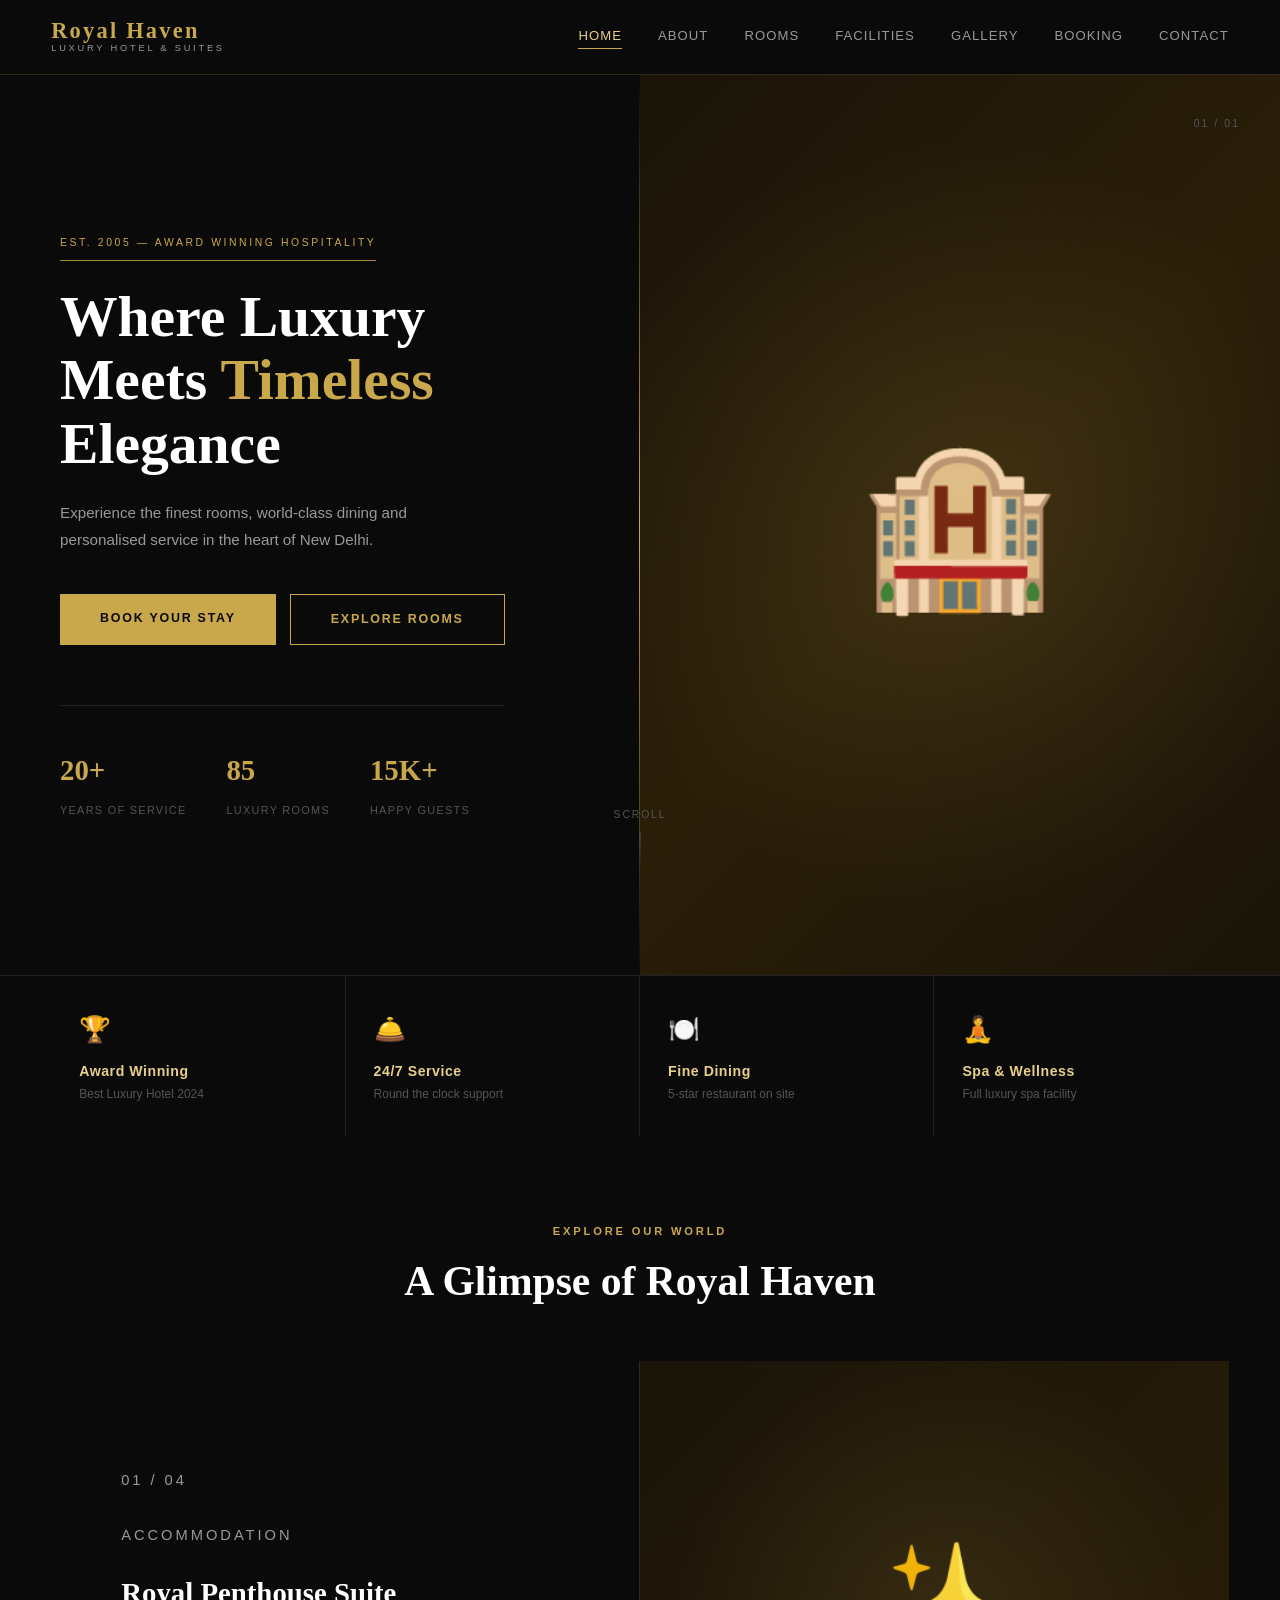
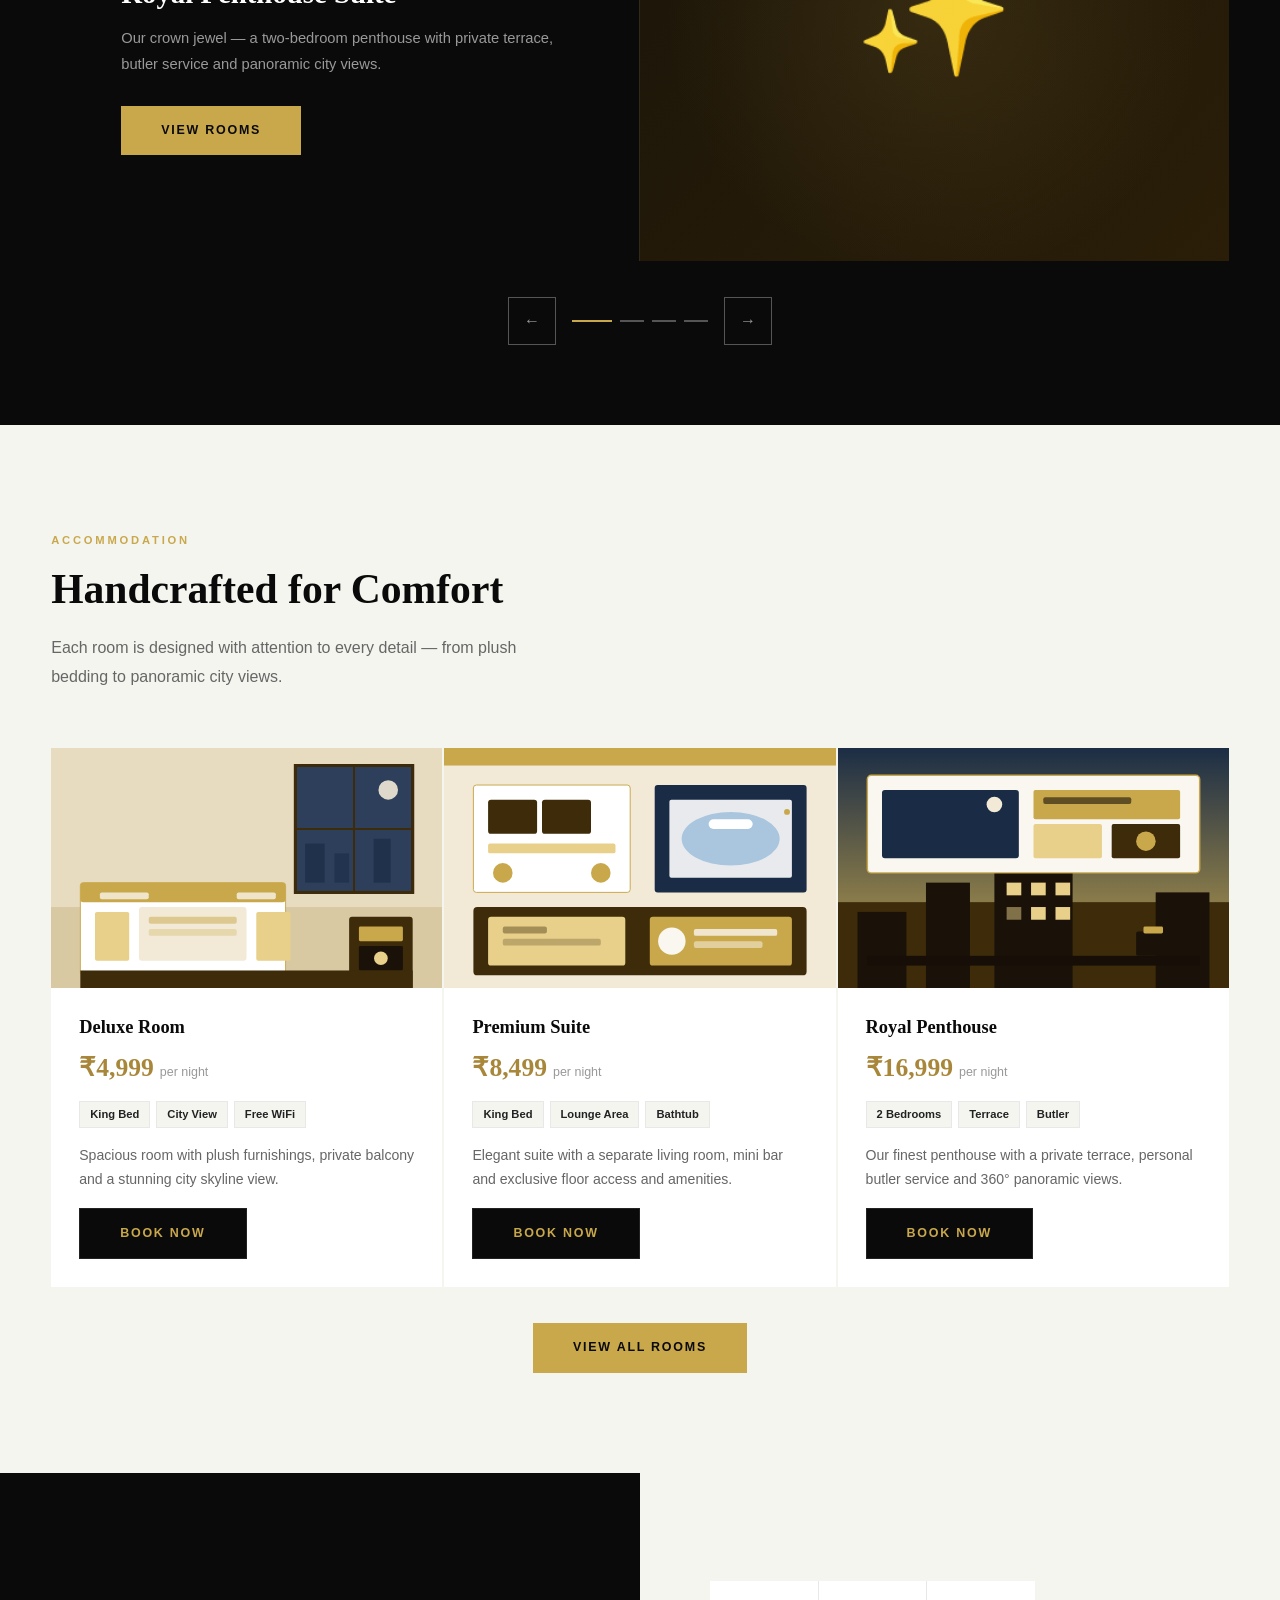
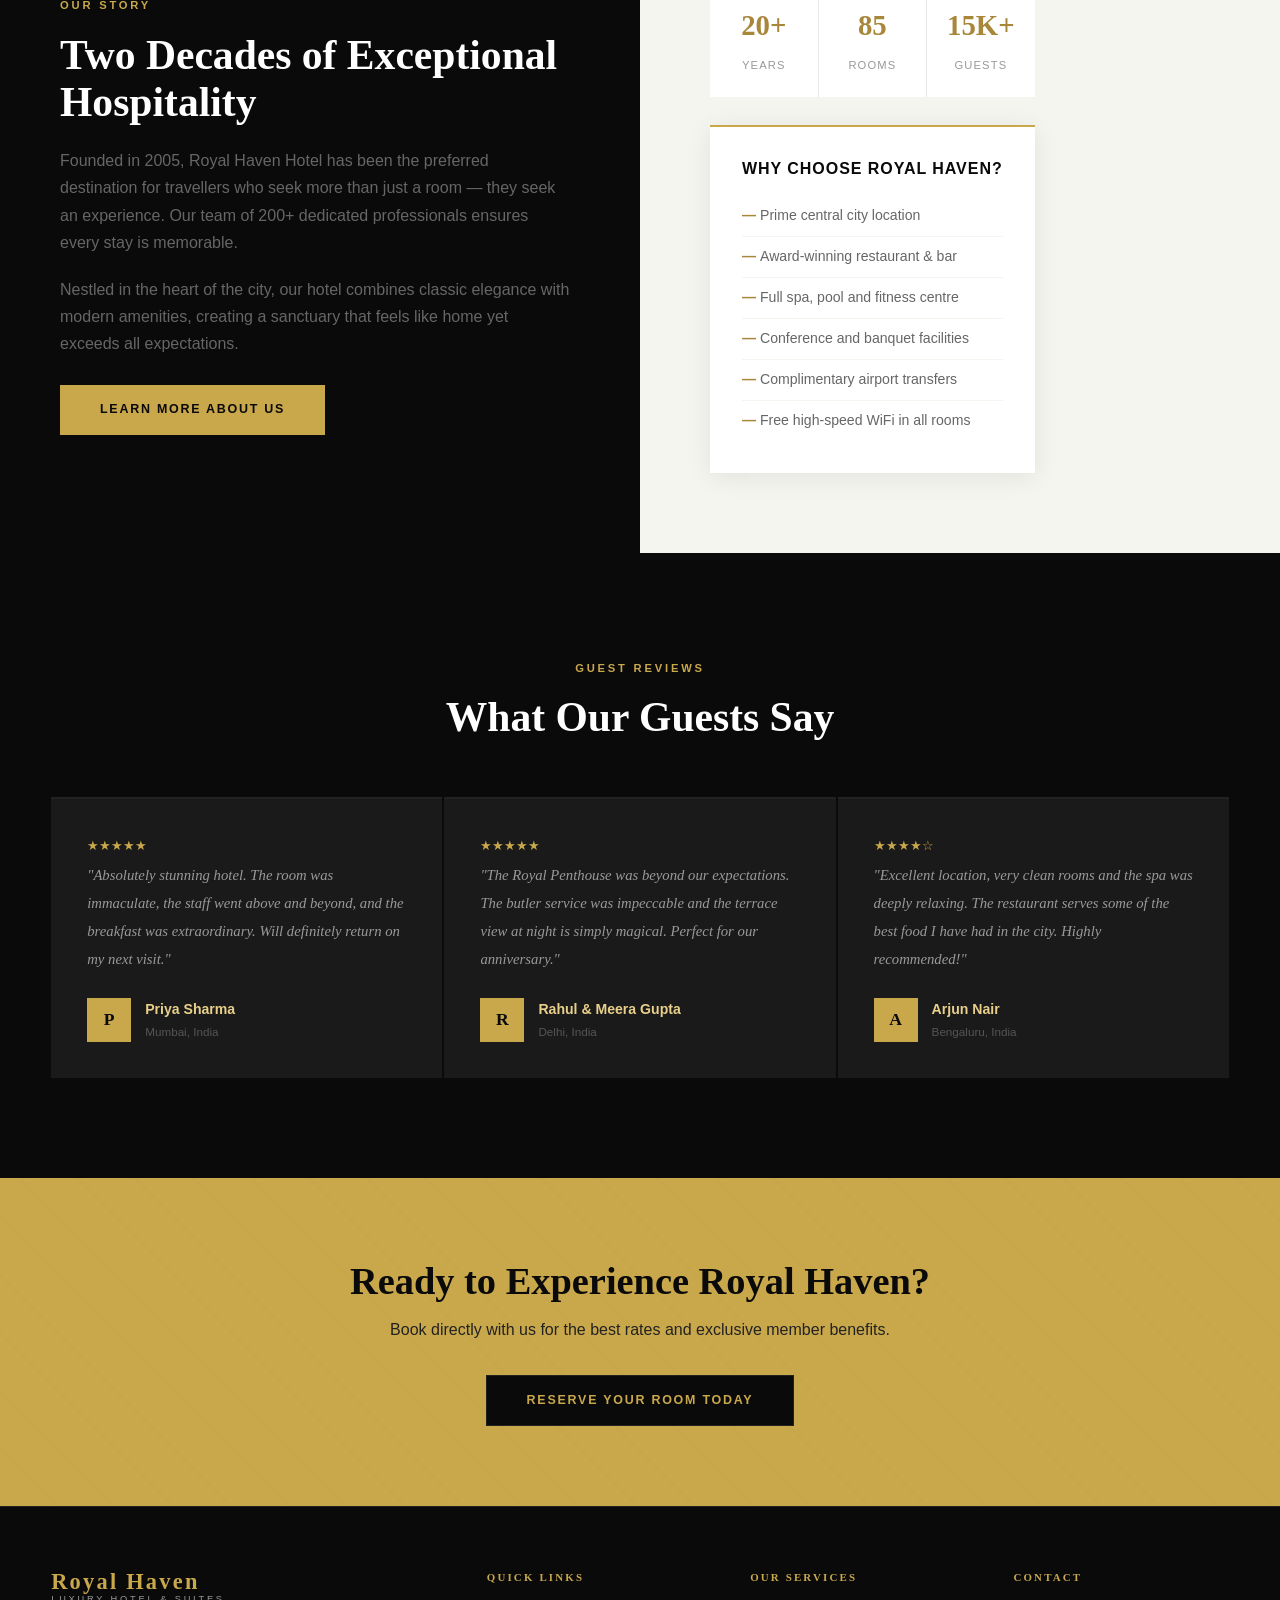
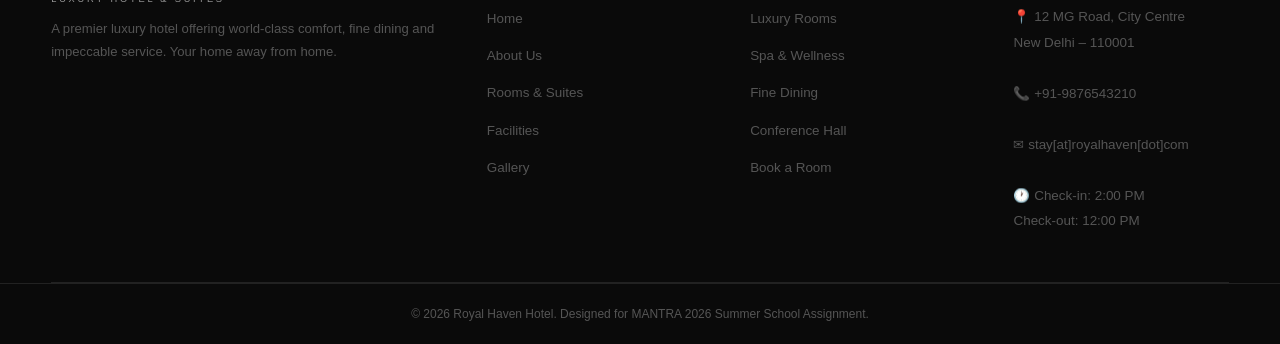
==== commit 420d0bd9: "fix: remove inline styles from index.html and about.html" ====
--- a/index.html
+++ b/index.html
@@ -234,13 +234,15 @@
       <div>
         <span class="section-label">Our Story</span>
         <h2 class="section-title">Two Decades of Exceptional Hospitality</h2>
-        <p class="text-muted-ar mb-20" style="color:#999;">Founded in 2005, Royal Haven Hotel has been the preferred destination for travellers who seek more than just a room — they seek an experience. Our team of 200+ dedicated professionals ensures every stay is memorable.</p>
-        <p class="text-muted-ar mb-28" style="color:#999;">Nestled in the heart of the city, our hotel combines classic elegance with modern amenities, creating a sanctuary that feels like home yet exceeds all expectations.</p>
+        <!-- Inline styles moved to style.css as .text-muted-ar.mb-20 and .text-muted-ar.mb-28 -->
+        <p class="text-muted-ar mb-20">Founded in 2005, Royal Haven Hotel has been the preferred destination for travellers who seek more than just a room — they seek an experience. Our team of 200+ dedicated professionals ensures every stay is memorable.</p>
+        <p class="text-muted-ar mb-28">Nestled in the heart of the city, our hotel combines classic elegance with modern amenities, creating a sanctuary that feels like home yet exceeds all expectations.</p>
         <a class="btn btn-gold" href="about.html">Learn More About Us</a>
       </div>
     </div>
     <div class="split-light reveal-right">
-      <div style="width:100%;">
+      <!-- Inline style="width:100%" removed — add .split-light-inner { width: 100%; } to style.css -->
+      <div class="split-light-inner">
         <div class="stat-row">
           <div class="stat-box">
             <span class="stat-num">20+</span>
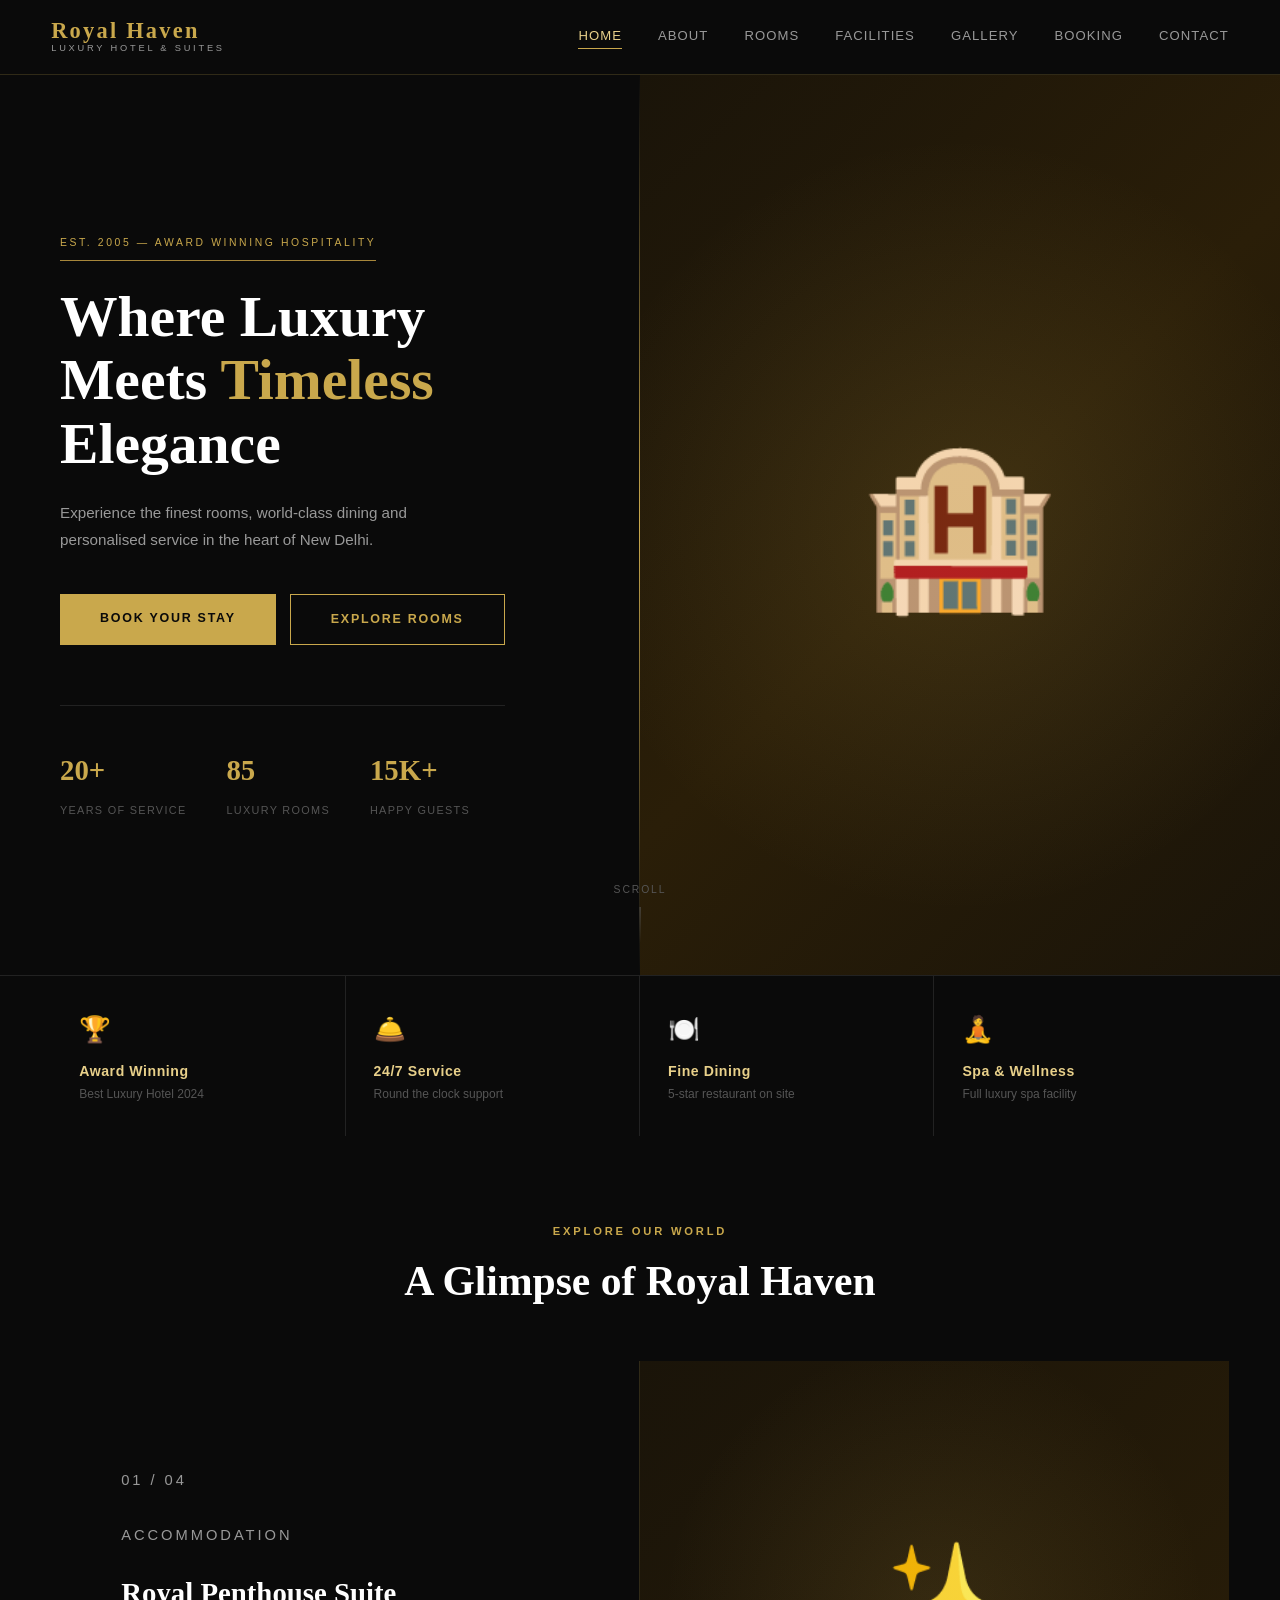
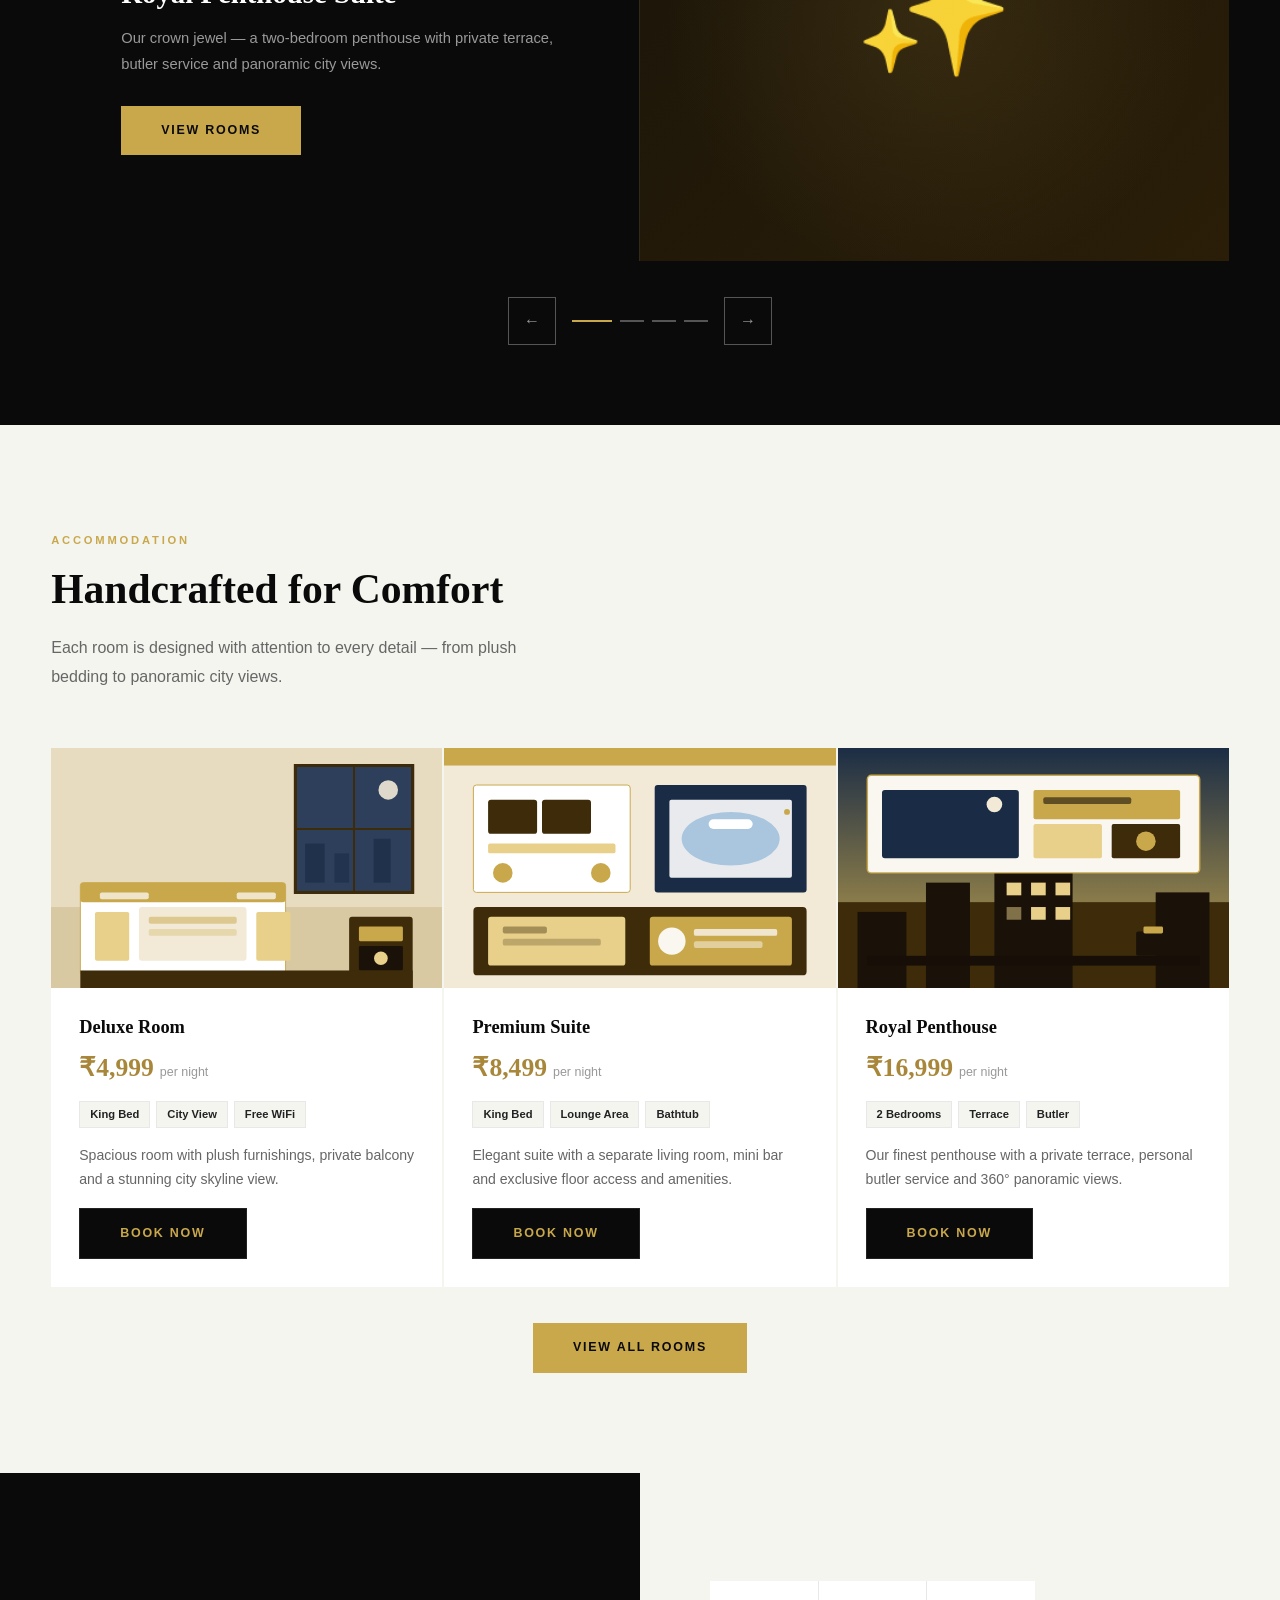
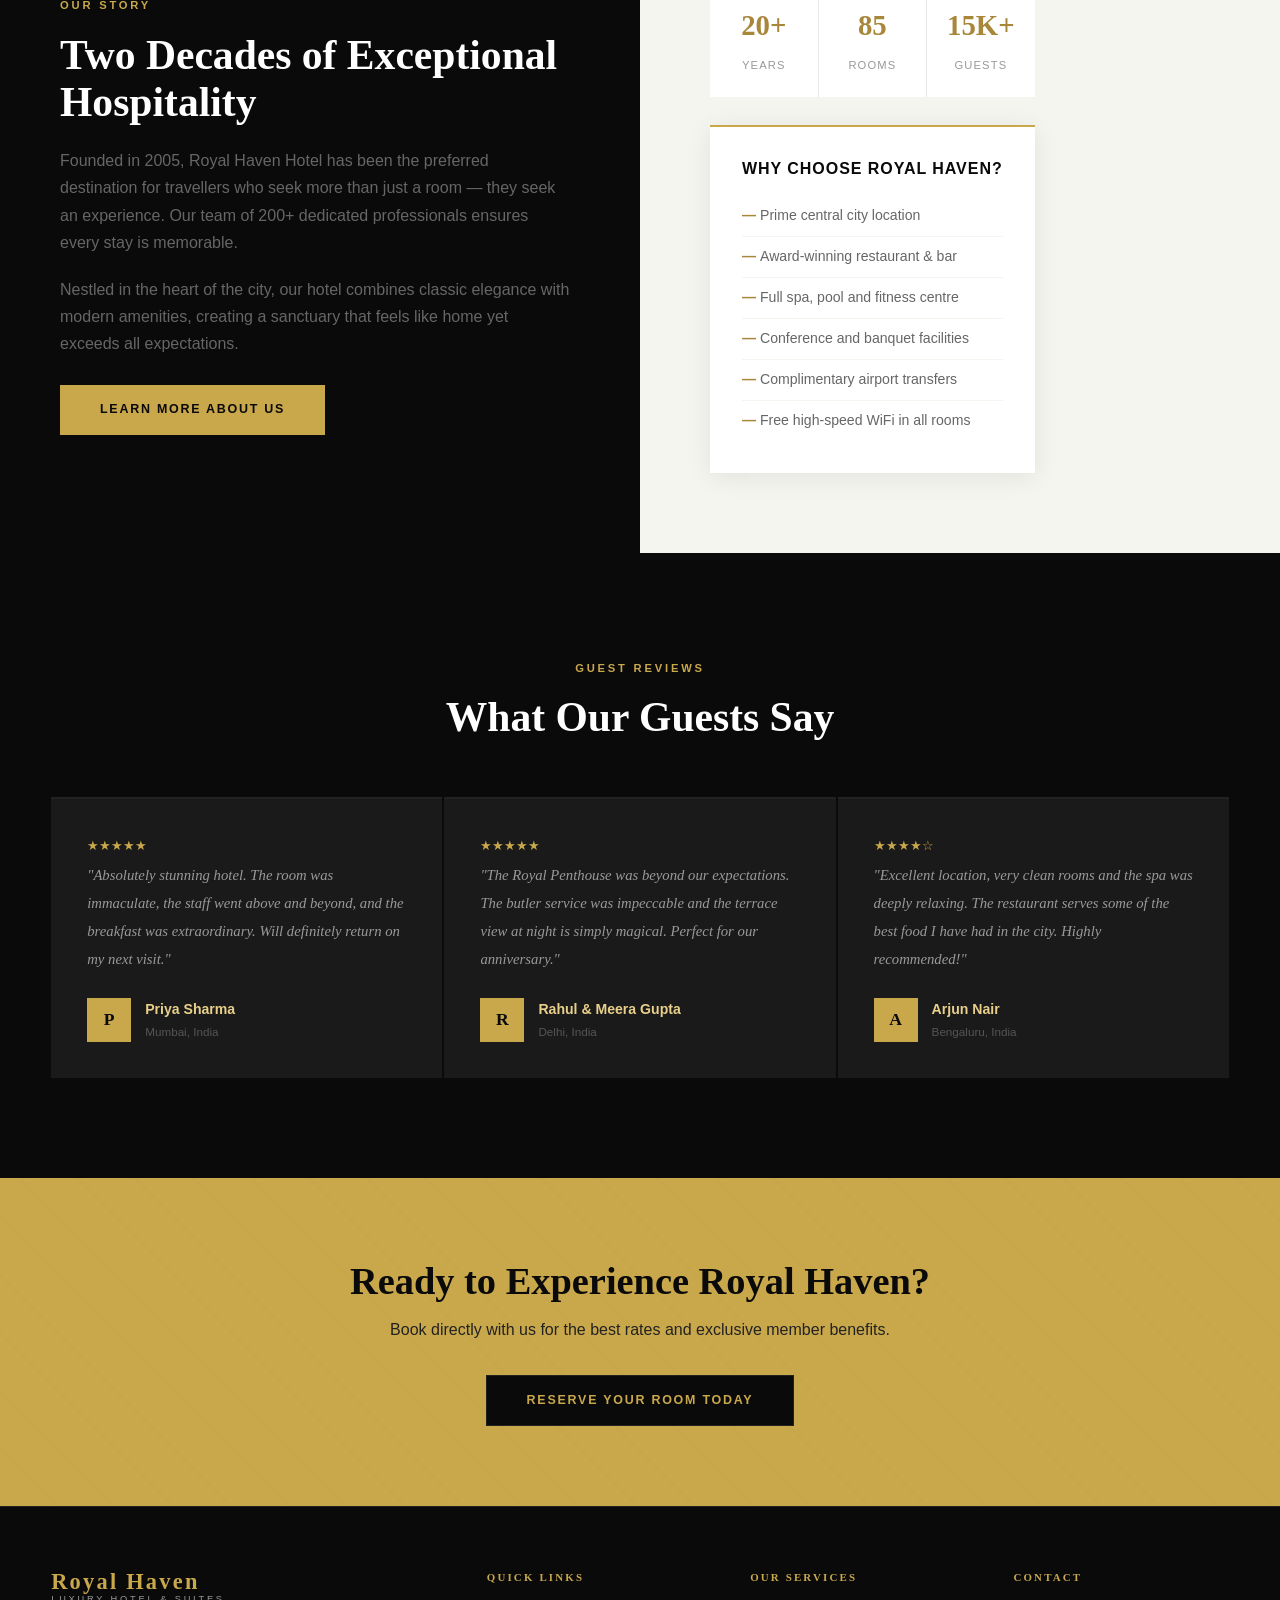
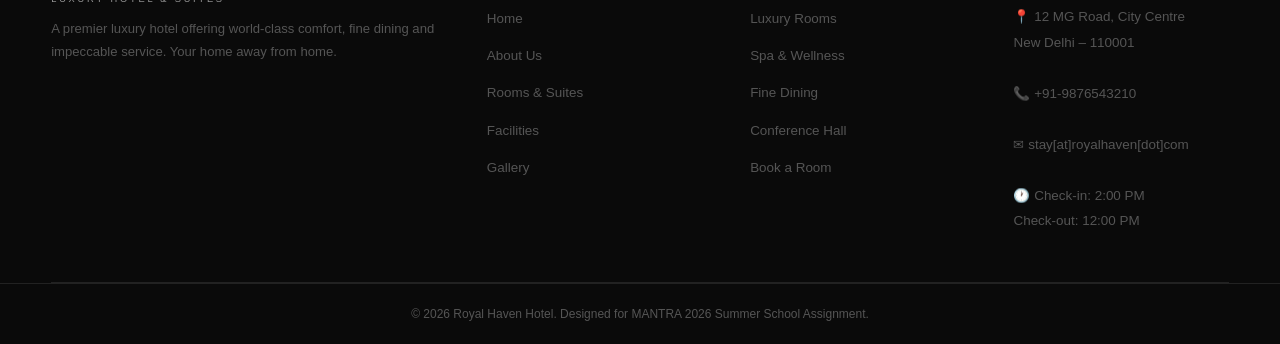
==== commit 3d011674: "fix: remove redundant hero slide counter" ====
--- a/index.html
+++ b/index.html
@@ -61,7 +61,6 @@
       </div>
     </div>
     <div class="hero-right">
-      <span class="hero-number">01 / 01</span>
       🏨
     </div>
     <div class="hero-scroll">Scroll</div>
--- a/style.css
+++ b/style.css
@@ -130,6 +130,7 @@
   min-height: 100vh;
   display: grid;
   grid-template-columns: 1fr 1fr;
+  position: relative;
 }
 
 .hero-left {
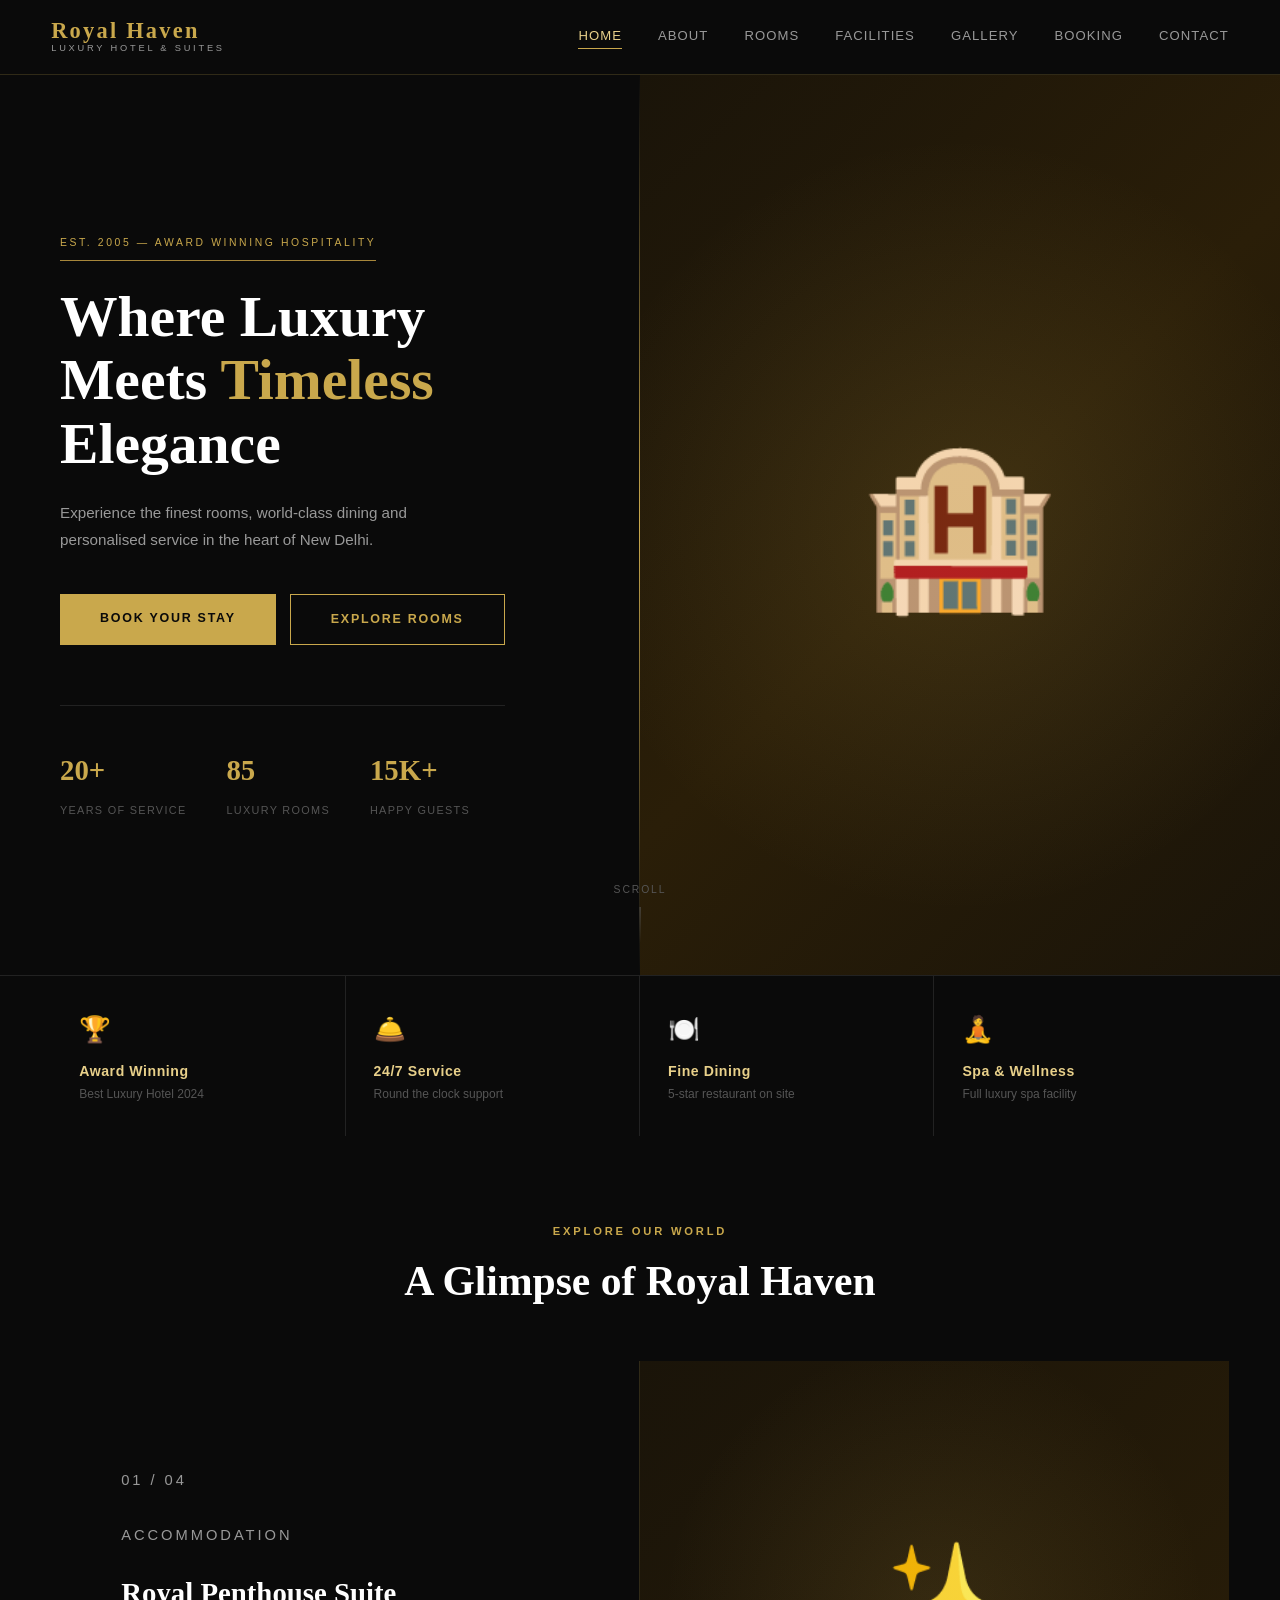
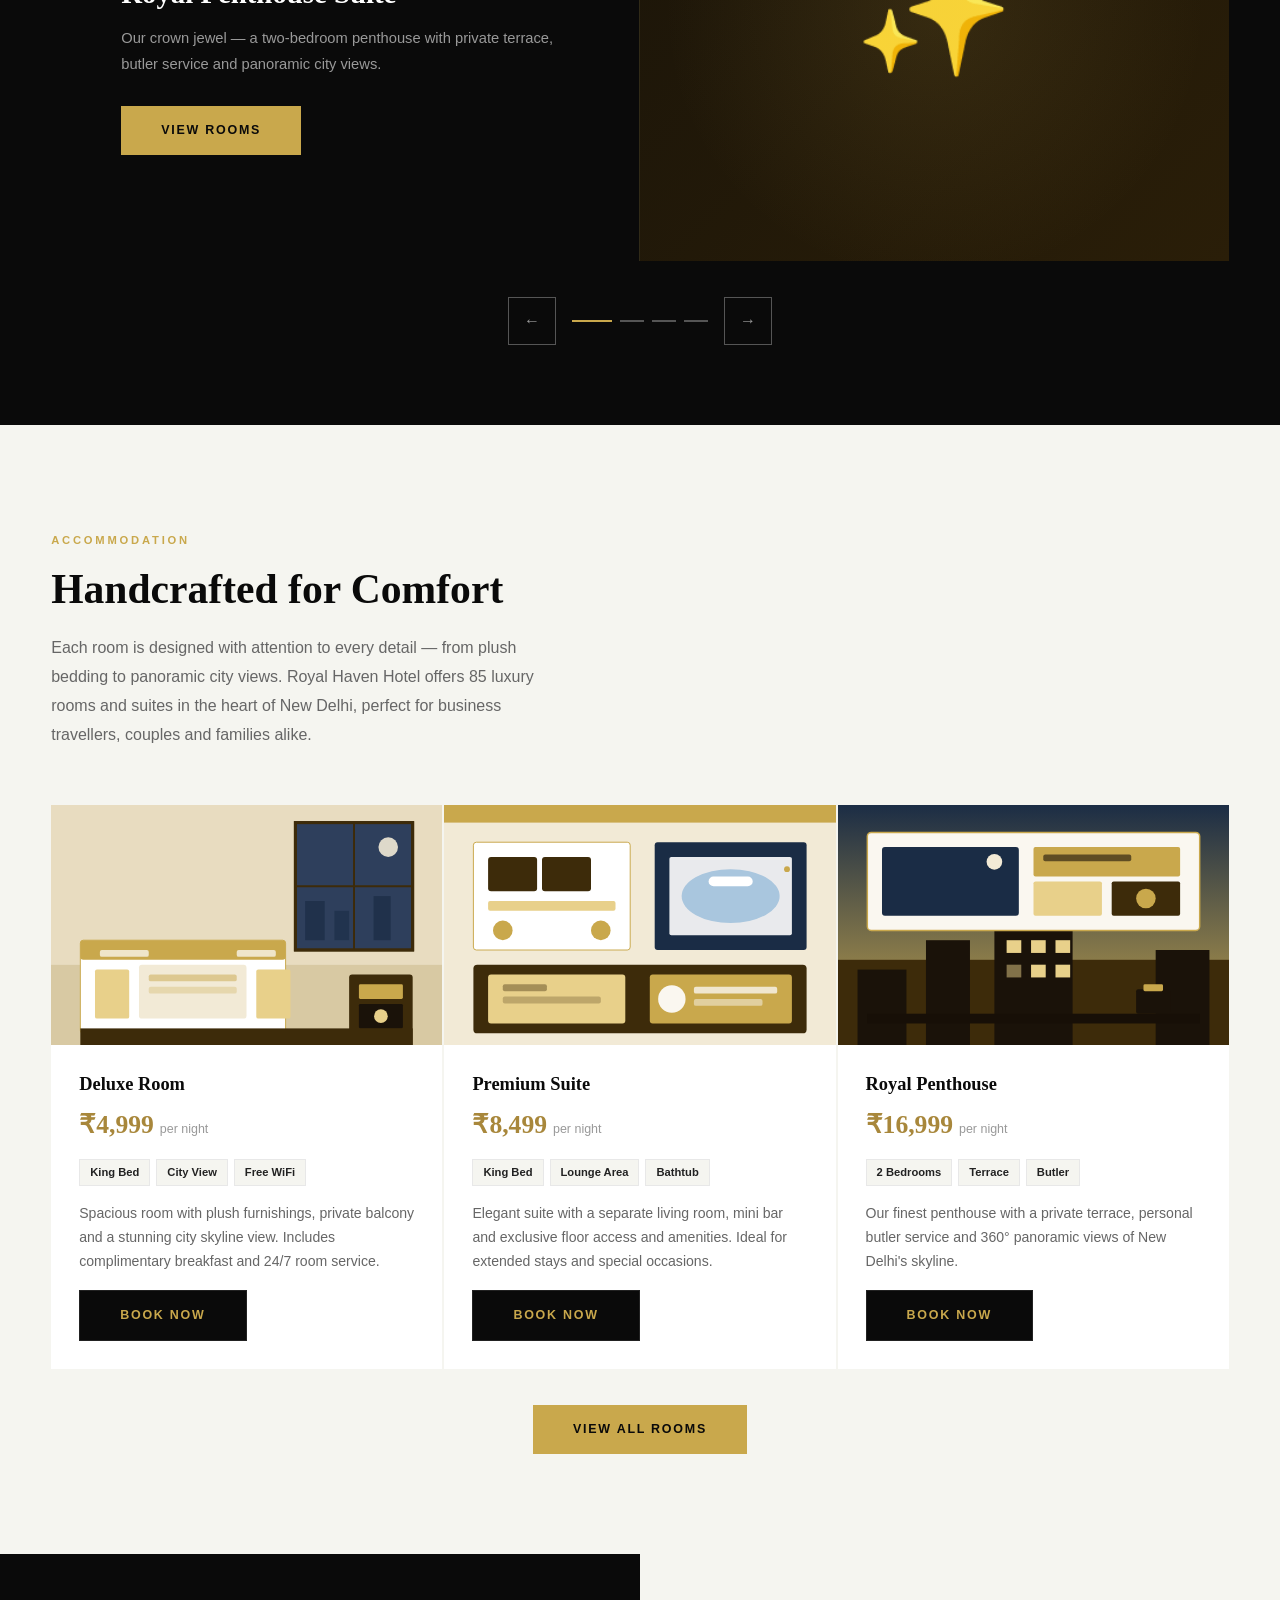
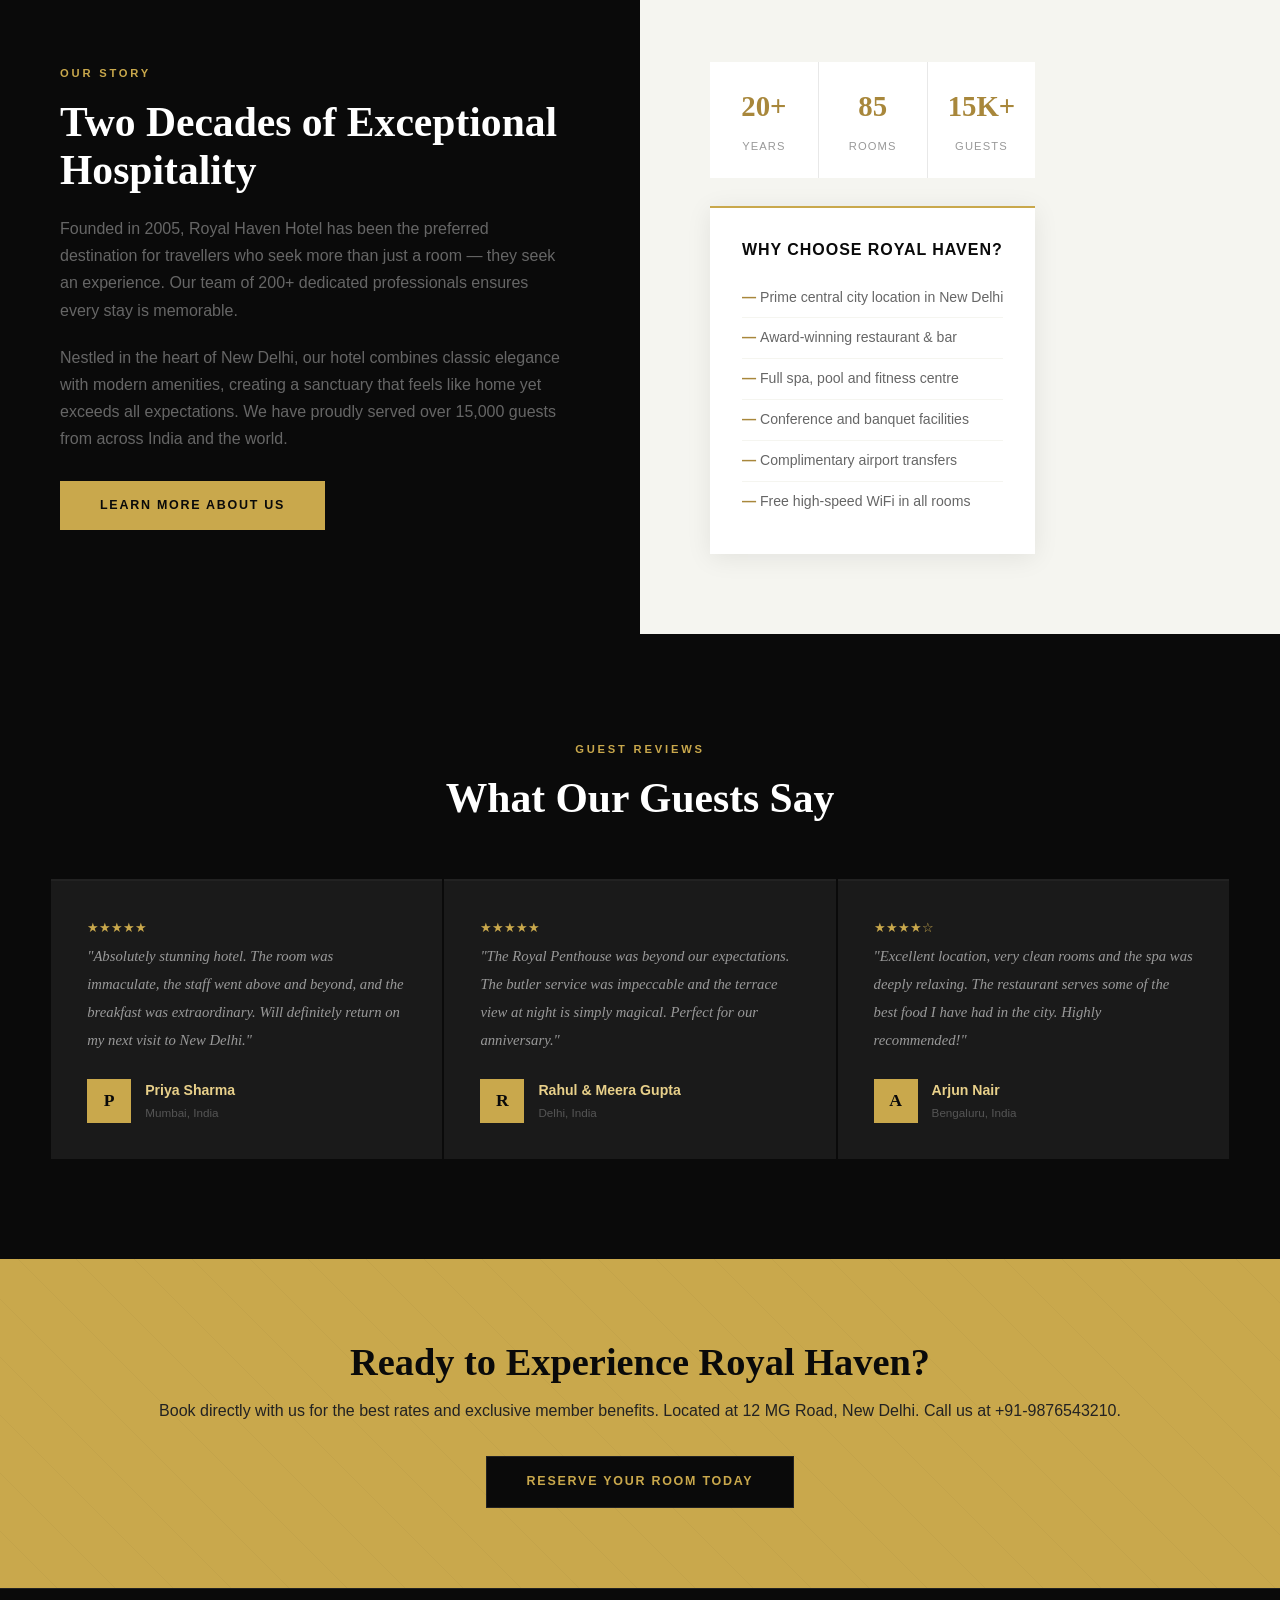
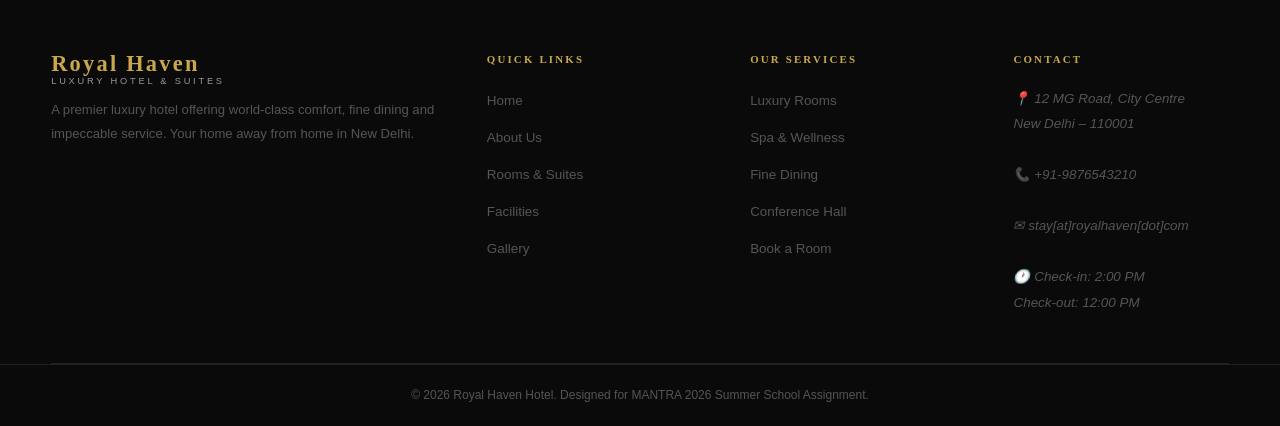
==== commit f929a7d9: "feat: add schema markup, open graph, twitter cards, local business schema and netlify headers to all" ====
--- a/index.html
+++ b/index.html
@@ -6,9 +6,113 @@
   <title>Royal Haven Hotel | Luxury Stay in the Heart of the City</title>
   <meta name="description" content="Royal Haven Hotel offers luxury rooms, world-class dining, spa and seamless online booking. Experience unmatched hospitality in the heart of the city.">
   <meta name="keywords" content="luxury hotel, hotel booking, Royal Haven Hotel, hotel rooms, city hotel, premium stay, hotel facilities">
+
+  <!-- Canonical -->
+  <link rel="canonical" href="https://royal-haven-hotel.netlify.app/">
+
+  <!-- Open Graph Tags -->
+  <meta property="og:title" content="Royal Haven Hotel | Luxury Stay in the Heart of the City">
+  <meta property="og:description" content="Royal Haven Hotel offers luxury rooms, world-class dining, spa and seamless online booking. Experience unmatched hospitality in the heart of the city.">
+  <meta property="og:url" content="https://royal-haven-hotel.netlify.app">
+  <meta property="og:type" content="website">
+  <meta property="og:image" content="https://royal-haven-hotel.netlify.app/images/hero.svg">
+  <meta property="og:site_name" content="Royal Haven Hotel">
+  <meta property="og:locale" content="en_IN">
+
+  <!-- X (Twitter) Cards -->
+  <meta name="twitter:card" content="summary_large_image">
+  <meta name="twitter:title" content="Royal Haven Hotel | Luxury Stay in the Heart of the City">
+  <meta name="twitter:description" content="Royal Haven Hotel offers luxury rooms, world-class dining, spa and seamless online booking.">
+  <meta name="twitter:image" content="https://royal-haven-hotel.netlify.app/images/hero.svg">
+
+  <!-- Schema.org Structured Data — Hotel -->
+  <script type="application/ld+json">
+  {
+    "@context": "https://schema.org",
+    "@type": "Hotel",
+    "name": "Royal Haven Hotel",
+    "description": "Royal Haven Hotel offers luxury rooms, world-class dining, spa and seamless online booking. Experience unmatched hospitality in the heart of the city.",
+    "url": "https://royal-haven-hotel.netlify.app",
+    "telephone": "+91-9876543210",
+    "email": "stay@royalhaven.com",
+    "foundingDate": "2005",
+    "address": {
+      "@type": "PostalAddress",
+      "streetAddress": "12 MG Road, City Centre",
+      "addressLocality": "New Delhi",
+      "addressRegion": "Delhi",
+      "postalCode": "110001",
+      "addressCountry": "IN"
+    },
+    "geo": {
+      "@type": "GeoCoordinates",
+      "latitude": "28.6139",
+      "longitude": "77.2090"
+    },
+    "starRating": {
+      "@type": "Rating",
+      "ratingValue": "5"
+    },
+    "priceRange": "₹₹₹",
+    "image": "https://royal-haven-hotel.netlify.app/images/hero.svg",
+    "checkinTime": "14:00",
+    "checkoutTime": "12:00",
+    "numberOfRooms": 85,
+    "amenityFeature": [
+      { "@type": "LocationFeatureSpecification", "name": "Free WiFi", "value": true },
+      { "@type": "LocationFeatureSpecification", "name": "Spa", "value": true },
+      { "@type": "LocationFeatureSpecification", "name": "Restaurant", "value": true },
+      { "@type": "LocationFeatureSpecification", "name": "Swimming Pool", "value": true },
+      { "@type": "LocationFeatureSpecification", "name": "Conference Hall", "value": true },
+      { "@type": "LocationFeatureSpecification", "name": "Airport Transfer", "value": true }
+    ],
+    "sameAs": [
+      "https://royal-haven-hotel.netlify.app"
+    ]
+  }
+  </script>
+
+  <!-- Schema.org — Organization -->
+  <script type="application/ld+json">
+  {
+    "@context": "https://schema.org",
+    "@type": "Organization",
+    "name": "Royal Haven Hotel",
+    "url": "https://royal-haven-hotel.netlify.app",
+    "logo": "https://royal-haven-hotel.netlify.app/favicon.svg",
+    "contactPoint": {
+      "@type": "ContactPoint",
+      "telephone": "+91-9876543210",
+      "contactType": "reservations",
+      "availableLanguage": ["English", "Hindi"]
+    },
+    "address": {
+      "@type": "PostalAddress",
+      "streetAddress": "12 MG Road, City Centre",
+      "addressLocality": "New Delhi",
+      "postalCode": "110001",
+      "addressCountry": "IN"
+    }
+  }
+  </script>
+
+  <!-- Schema.org — WebSite -->
+  <script type="application/ld+json">
+  {
+    "@context": "https://schema.org",
+    "@type": "WebSite",
+    "name": "Royal Haven Hotel",
+    "url": "https://royal-haven-hotel.netlify.app",
+    "potentialAction": {
+      "@type": "SearchAction",
+      "target": "https://royal-haven-hotel.netlify.app/rooms.html?q={search_term_string}",
+      "query-input": "required name=search_term_string"
+    }
+  }
+  </script>
+
   <link rel="stylesheet" href="style.css">
   <link rel="icon" type="image/svg+xml" href="favicon.svg">
-  <link rel="canonical" href="https://royal-haven-hotel.netlify.app/">
 </head>
 <body>
 
@@ -172,7 +276,7 @@
       <div class="section-head reveal">
         <span class="section-label">Accommodation</span>
         <h2 class="section-title">Handcrafted for Comfort</h2>
-        <p class="section-sub">Each room is designed with attention to every detail — from plush bedding to panoramic city views.</p>
+        <p class="section-sub">Each room is designed with attention to every detail — from plush bedding to panoramic city views. Royal Haven Hotel offers 85 luxury rooms and suites in the heart of New Delhi, perfect for business travellers, couples and families alike.</p>
       </div>
       <div class="cards-grid">
         <article class="card room-card reveal">
@@ -186,7 +290,7 @@
             <div class="room-features">
               <span class="tag">King Bed</span><span class="tag">City View</span><span class="tag">Free WiFi</span>
             </div>
-            <p>Spacious room with plush furnishings, private balcony and a stunning city skyline view.</p>
+            <p>Spacious room with plush furnishings, private balcony and a stunning city skyline view. Includes complimentary breakfast and 24/7 room service.</p>
             <a class="btn btn-dark" href="booking.html">Book Now</a>
           </div>
         </article>
@@ -201,7 +305,7 @@
             <div class="room-features">
               <span class="tag">King Bed</span><span class="tag">Lounge Area</span><span class="tag">Bathtub</span>
             </div>
-            <p>Elegant suite with a separate living room, mini bar and exclusive floor access and amenities.</p>
+            <p>Elegant suite with a separate living room, mini bar and exclusive floor access and amenities. Ideal for extended stays and special occasions.</p>
             <a class="btn btn-dark" href="booking.html">Book Now</a>
           </div>
         </article>
@@ -216,7 +320,7 @@
             <div class="room-features">
               <span class="tag">2 Bedrooms</span><span class="tag">Terrace</span><span class="tag">Butler</span>
             </div>
-            <p>Our finest penthouse with a private terrace, personal butler service and 360° panoramic views.</p>
+            <p>Our finest penthouse with a private terrace, personal butler service and 360° panoramic views of New Delhi's skyline.</p>
             <a class="btn btn-dark" href="booking.html">Book Now</a>
           </div>
         </article>
@@ -233,14 +337,12 @@
       <div>
         <span class="section-label">Our Story</span>
         <h2 class="section-title">Two Decades of Exceptional Hospitality</h2>
-        <!-- Inline styles moved to style.css as .text-muted-ar.mb-20 and .text-muted-ar.mb-28 -->
         <p class="text-muted-ar mb-20">Founded in 2005, Royal Haven Hotel has been the preferred destination for travellers who seek more than just a room — they seek an experience. Our team of 200+ dedicated professionals ensures every stay is memorable.</p>
-        <p class="text-muted-ar mb-28">Nestled in the heart of the city, our hotel combines classic elegance with modern amenities, creating a sanctuary that feels like home yet exceeds all expectations.</p>
+        <p class="text-muted-ar mb-28">Nestled in the heart of New Delhi, our hotel combines classic elegance with modern amenities, creating a sanctuary that feels like home yet exceeds all expectations. We have proudly served over 15,000 guests from across India and the world.</p>
         <a class="btn btn-gold" href="about.html">Learn More About Us</a>
       </div>
     </div>
     <div class="split-light reveal-right">
-      <!-- Inline style="width:100%" removed — add .split-light-inner { width: 100%; } to style.css -->
       <div class="split-light-inner">
         <div class="stat-row">
           <div class="stat-box">
@@ -259,7 +361,7 @@
         <div class="info-box mt-0">
           <h3>Why Choose Royal Haven?</h3>
           <ul>
-            <li>Prime central city location</li>
+            <li>Prime central city location in New Delhi</li>
             <li>Award-winning restaurant &amp; bar</li>
             <li>Full spa, pool and fitness centre</li>
             <li>Conference and banquet facilities</li>
@@ -281,7 +383,7 @@
       <div class="testimonials-grid">
         <div class="testimonial reveal">
           <div class="stars">★★★★★</div>
-          <p class="testimonial-text">"Absolutely stunning hotel. The room was immaculate, the staff went above and beyond, and the breakfast was extraordinary. Will definitely return on my next visit."</p>
+          <p class="testimonial-text">"Absolutely stunning hotel. The room was immaculate, the staff went above and beyond, and the breakfast was extraordinary. Will definitely return on my next visit to New Delhi."</p>
           <div class="testimonial-author">
             <div class="author-avatar">P</div>
             <div>
@@ -320,7 +422,7 @@
   <section class="cta-section">
     <div class="container">
       <h2>Ready to Experience Royal Haven?</h2>
-      <p>Book directly with us for the best rates and exclusive member benefits.</p>
+      <p>Book directly with us for the best rates and exclusive member benefits. Located at 12 MG Road, New Delhi. Call us at +91-9876543210.</p>
       <a class="btn btn-dark" href="booking.html">Reserve Your Room Today</a>
     </div>
   </section>
@@ -334,7 +436,7 @@
         <span class="logo-name">Royal Haven</span>
         <span class="logo-tag">Luxury Hotel &amp; Suites</span>
       </div>
-      <p>A premier luxury hotel offering world-class comfort, fine dining and impeccable service. Your home away from home.</p>
+      <p>A premier luxury hotel offering world-class comfort, fine dining and impeccable service. Your home away from home in New Delhi.</p>
     </div>
     <div class="footer-col">
       <h4>Quick Links</h4>
@@ -358,7 +460,12 @@
     </div>
     <div class="footer-col">
       <h4>Contact</h4>
-      <p>📍 12 MG Road, City Centre<br>New Delhi – 110001<br><br>📞 +91-9876543210<br><br>✉ stay[at]royalhaven[dot]com<br><br>🕐 Check-in: 2:00 PM<br>Check-out: 12:00 PM</p>
+        <address>
+          <p>📍 12 MG Road, City Centre<br>New Delhi – 110001<br><br>
+          📞 <a href="tel:+919876543210">+91-9876543210</a><br><br>
+          ✉ stay[at]royalhaven[dot]com<br><br>
+          🕐 Check-in: 2:00 PM<br>Check-out: 12:00 PM</p>
+        </address>
     </div>
   </div>
   <p class="copyright">© 2026 Royal Haven Hotel. Designed for MANTRA 2026 Summer School Assignment.</p>
